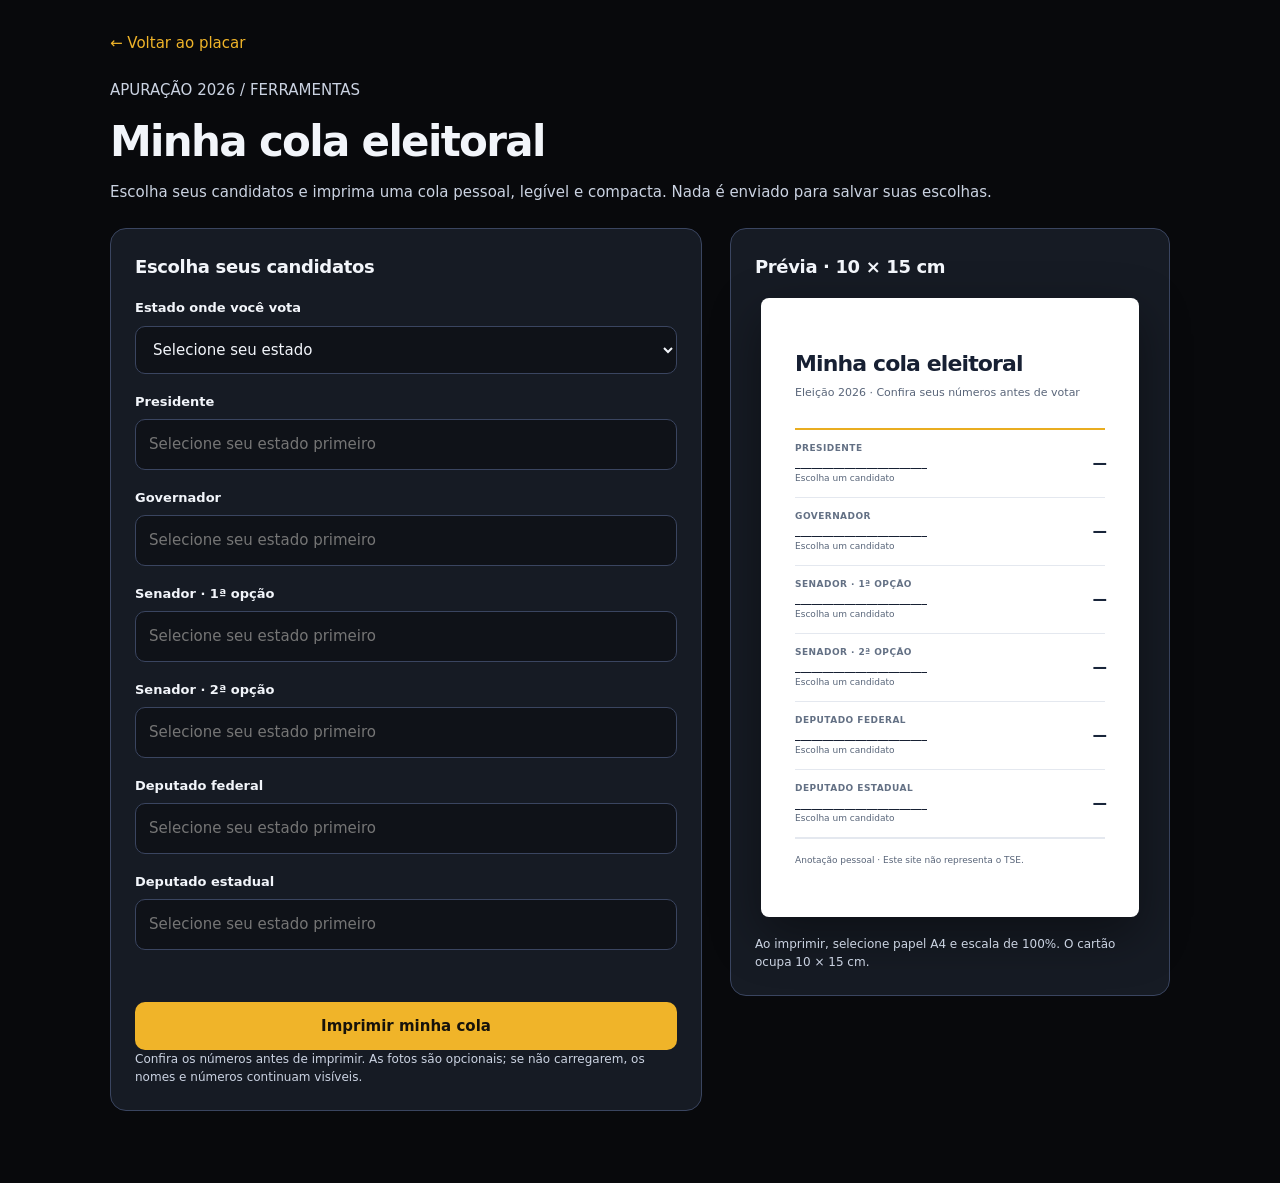
==== static/cola.html @ a7ac5d91 "feat: add printable personalized voting guide" ====
<!doctype html>
<html lang="pt-BR"><head><meta charset="utf-8"><meta name="viewport" content="width=device-width,initial-scale=1"><title>Minha cola eleitoral · Apuração 2026</title><link rel="icon" href="/static/favicon.svg" type="image/svg+xml"><link rel="stylesheet" href="/static/app.css"><style>
.cola-wrap{max-width:1100px;margin:auto;padding:32px 20px 72px}.cola-back{color:var(--brand);text-decoration:none}.cola-head{margin:24px 0}.cola-head h1{font-size:clamp(27px,4vw,42px);letter-spacing:-.04em;margin:8px 0}.cola-head p,.cola-help{color:var(--fg-2);line-height:1.55}.cola-grid{display:grid;grid-template-columns:minmax(0,1fr) minmax(300px,440px);gap:28px;align-items:start}.cola-panel{background:var(--surface-2);border:1px solid var(--line-2);border-radius:16px;padding:24px}.cola-panel h2{font-size:18px;margin:0 0 18px}.cola-field{margin:0 0 18px}.cola-field label{display:block;font-size:13px;font-weight:700;margin-bottom:8px}.cola-field input,.cola-field select{width:100%;box-sizing:border-box;color:var(--fg);background:var(--surface-1);border:1px solid var(--line-2);border-radius:10px;padding:13px;font:inherit}.cola-field input:focus,.cola-field select:focus{outline:2px solid var(--brand);outline-offset:2px}.cola-field small{color:var(--muted);display:block;margin-top:6px}.cola-results{max-height:205px;overflow:auto;border:1px solid var(--line-2);border-radius:10px;margin-top:7px}.cola-result{display:flex;gap:10px;width:100%;align-items:center;text-align:left;padding:9px 12px;background:var(--surface-1);color:var(--fg);border:0;border-bottom:1px solid var(--line-2);cursor:pointer;font:inherit}.cola-result:hover,.cola-result:focus-visible{background:var(--surface-3)}.cola-result b{font-family:'JetBrains Mono',monospace;color:var(--brand);font-size:18px}.cola-result span{min-width:0;overflow:hidden;text-overflow:ellipsis;white-space:nowrap}.cola-selected{display:flex;align-items:center;gap:12px;border:1px solid var(--line-2);border-radius:10px;padding:8px 12px;min-height:48px}.cola-selected strong{color:var(--brand);font-family:'JetBrains Mono',monospace}.cola-selected button{margin-left:auto;color:var(--fg);background:transparent;border:0;cursor:pointer;text-decoration:underline}.cola-action{margin:14px 0 0;border:0;background:var(--brand);color:#17130b;border-radius:10px;padding:13px 18px;font:inherit;font-weight:800;cursor:pointer;width:100%}.cola-action:focus-visible{outline:3px solid var(--fg);outline-offset:3px}.cola-preview{position:sticky;top:24px}.cola-paper{box-sizing:border-box;width:100%;max-width:100mm;min-height:150mm;background:#fff;color:#172033;border-radius:8px;padding:13mm 9mm;box-shadow:0 18px 50px #0006;margin:18px auto;display:flex;flex-direction:column}.cola-paper-head{border-bottom:2px solid #e9ad20;padding-bottom:7mm}.cola-paper-head strong{font-size:22px;letter-spacing:-.04em}.cola-paper-head p{font-size:11px;color:#596579;margin:5px 0 0}.cola-paper-rows{flex:1}.cola-row{display:flex;align-items:center;gap:9px;border-bottom:1px solid #e4e8ef;min-height:18mm;padding:2mm 0}.cola-avatar{width:12mm;height:12mm;object-fit:cover;border-radius:5px;background:#edf1f6;flex:none}.cola-info{flex:1;min-width:0}.cola-cargo{display:block;color:#637084;font-size:9px;font-weight:700;text-transform:uppercase;letter-spacing:.05em}.cola-nome{display:block;font-size:11px;font-weight:700;overflow-wrap:anywhere}.cola-partido{display:block;font-size:9px;color:#586579}.cola-num{font:800 21px 'JetBrains Mono',monospace;color:#19253a;letter-spacing:-.06em}.cola-paper-foot{border-top:1px solid #e4e8ef;padding-top:4mm;font-size:9px;color:#596579}.cola-status{color:var(--muted);min-height:20px;font-size:13px}.cola-note{font-size:12px;color:var(--fg-2);line-height:1.5} @media(max-width:790px){.cola-grid{grid-template-columns:1fr}.cola-preview{position:static}.cola-panel{padding:18px}}@page{size:A4 portrait;margin:12mm}@media print{html,body{background:#fff!important;margin:0!important;padding:0!important}.cola-wrap{margin:0;padding:0;max-width:none}.cola-back,.cola-head,.cola-editor,.cola-preview h2,.cola-action,.cola-note,.cola-status{display:none!important}.cola-grid{display:block}.cola-preview{border:0;background:#fff;padding:0;margin:0}.cola-paper{box-shadow:none;border:1px solid #d6dce5;border-radius:0;width:100mm;height:150mm;min-height:150mm;margin:0;break-inside:avoid;-webkit-print-color-adjust:exact;print-color-adjust:exact}}
</style></head><body><main class="cola-wrap"><a class="cola-back" href="/">← Voltar ao placar</a><header class="cola-head"><div class="cola-help">APURAÇÃO 2026 / FERRAMENTAS</div><h1>Minha cola eleitoral</h1><p>Escolha seus candidatos e imprima uma cola pessoal, legível e compacta. Nada é enviado para salvar suas escolhas.</p></header><div class="cola-grid"><section class="cola-panel cola-editor" aria-label="Montar cola"><h2>Escolha seus candidatos</h2><div class="cola-field"><label for="cola-uf">Estado onde você vota</label><select id="cola-uf"><option value="">Selecione seu estado</option></select></div><div id="cola-fields"></div><p id="cola-status" class="cola-status" role="status" aria-live="polite"></p><button class="cola-action" type="button" id="cola-print">Imprimir minha cola</button><p class="cola-note">Confira os números antes de imprimir. As fotos são opcionais; se não carregarem, os nomes e números continuam visíveis.</p></section><section class="cola-panel cola-preview" aria-label="Prévia da impressão"><h2>Prévia · 10 × 15 cm</h2><div class="cola-paper" id="cola-paper"><div class="cola-paper-head"><strong>Minha cola eleitoral</strong><p>Eleição 2026 · Confira seus números antes de votar</p></div><div class="cola-paper-rows" id="cola-rows"></div><div class="cola-paper-foot">Anotação pessoal · Este site não representa o TSE.</div></div><p class="cola-note">Ao imprimir, selecione papel A4 e escala de 100%. O cartão ocupa 10 × 15 cm.</p></section></div></main><script type="module">
import {siglaDoPartido} from '/static/partidos.js';
const slots=[['Presidente',1],['Governador',3],['Senador · 1ª opção',5],['Senador · 2ª opção',5],['Deputado federal',6],['Deputado estadual',7]];
const ufs='AC AL AP AM BA CE DF ES GO MA MT MS MG PA PB PR PE PI RJ RN RS RO RR SC SP SE TO'.split(' ');
const uf=document.getElementById('cola-uf'), fields=document.getElementById('cola-fields'), rows=document.getElementById('cola-rows'), status=document.getElementById('cola-status');
ufs.forEach(x=>uf.add(new Option(x,x)));
const chosen=Array(slots.length).fill(null), catalogs=new Map();
function text(tag,value,cls){const n=document.createElement(tag);n.textContent=value;n.className=cls||'';return n}
function render(){fields.replaceChildren();rows.replaceChildren();slots.forEach(([label,cargo],i)=>{const field=text('div','','cola-field');field.append(text('label',label));const selected=chosen[i];if(selected){const line=text('div','','cola-selected');line.append(text('strong',String(selected.numero)),text('span',selected.nome_urna));const remove=text('button','Trocar');remove.type='button';remove.addEventListener('click',()=>{chosen[i]=null;render()});line.append(remove);field.append(line)}else{const input=document.createElement('input');input.type='search';input.placeholder=uf.value?'Buscar por nome ou número':'Selecione seu estado primeiro';input.disabled=!uf.value;input.setAttribute('aria-label','Buscar candidato para '+label);const results=text('div','','cola-results');results.hidden=true;input.addEventListener('input',async()=>{const query=input.value.trim().toLocaleLowerCase('pt-BR');results.replaceChildren();results.hidden=!query;if(!query)return;try{status.textContent='Buscando candidatos…';const list=await load(cargo);if(!input.isConnected||input.value.trim().toLocaleLowerCase('pt-BR')!==query)return;status.textContent='';const matches=list.filter(c=>String(c.nome_urna||'').toLocaleLowerCase('pt-BR').includes(query)||String(c.numero||'').includes(query)).slice(0,30);matches.forEach(c=>{const b=text('button','','cola-result');b.type='button';b.append(text('b',String(c.numero)),text('span',(c.nome_urna||'')+' · '+siglaDoPartido(Number(c.partido))));b.addEventListener('click',()=>{if(cargo===5&&chosen[2+(i===2?1:0)]?.sq_candidato===c.sq_candidato){status.textContent='Escolha pessoas diferentes para as duas opções de senador.';return}chosen[i]=c;status.textContent='';render()});results.append(b)});if(!matches.length)results.append(text('div','Nenhum candidato encontrado.','cola-result'))}catch(e){status.textContent='Não foi possível carregar o catálogo. Tente novamente.'}});field.append(input,results)}fields.append(field);const row=text('div','','cola-row');if(selected?.foto){const img=document.createElement('img');img.className='cola-avatar';img.src=selected.foto;img.alt='';img.referrerPolicy='no-referrer';img.addEventListener('error',()=>img.remove());row.append(img)}const info=text('div','','cola-info');info.append(text('span',label,'cola-cargo'),text('span',selected?.nome_urna||'________________________','cola-nome'),text('span',selected?siglaDoPartido(Number(selected.partido)):'Escolha um candidato','cola-partido'));row.append(info,text('span',selected?String(selected.numero):'—','cola-num'));rows.append(row)})}
async function load(cargo){const key=cargo+'-'+uf.value;if(!catalogs.has(key)){const url='/api/candidatos?cargo='+cargo+(cargo===1?'':'&uf='+encodeURIComponent(uf.value));const response=await fetch(url);if(!response.ok)throw Error('catálogo indisponível');const data=await response.json();if(!Array.isArray(data))throw Error('catálogo inválido');catalogs.set(key,data)}return catalogs.get(key)}
uf.addEventListener('change',()=>{chosen.fill(null);catalogs.clear();status.textContent='';render()});document.getElementById('cola-print').addEventListener('click',()=>window.print());render();
</script></body></html>
---- static/app.css ----
/* ============ Design tokens ============
   Escala neutra semântica (base → elevado), cores primárias com AA,
   focus ring consistente, radius e shadow scale. */
:root {
  /* Superfícies (dark editorial) */
  --surface-0: #08090c;      /* fundo mais profundo (body) */
  --surface-1: #0f1218;      /* superfície base */
  --surface-2: #161b24;      /* card */
  --surface-3: #1e2531;      /* elevado (hover) */
  --surface-4: #29334a;      /* muito elevado */
  /* Aliases de compatibilidade com CSS anterior */
  --bg-0: var(--surface-0); --bg-1: var(--surface-1);
  --bg-2: var(--surface-2); --bg-3: var(--surface-3);

  /* Linhas / bordas */
  --line: #2b3444;
  --line-2: #3a4560;
  --line-3: #506180;

  /* Texto */
  --fg: #f2f5fa;             /* AAA em surface-0 */
  --fg-2: #cbd3e2;
  --muted: #97a2b9;          /* AA 4.7:1 em surface-1 */
  --muted-2: #7a8398;

  /* Marca — âmbar quente + violeta profundo (paleta editorial coesa) */
  --brand: #f0b429;
  --brand-2: #f97316;
  --brand-soft: rgba(240,180,41,.12);
  --accent: #7c5cff;         /* violeta pro contraste dos gráficos */
  --accent-2: #3b82f6;

  /* Cores categóricas (dataviz — 6 hues com luminância parelha) */
  --a: #f0b429; --b: #3b82f6; --c: #ec4899; --d: #10b981;
  --e: #a855f7; --f: #f97316;

  /* Estados semânticos */
  --ok: #22c55e;
  --warn: #f59e0b;
  --danger: #ef4444;
  --info: #38bdf8;

  /* Gradientes — sóbrios, só amarelo/dourado institucional (TSE).
     Removido o roxo (rgba(124,92,255,...)) que puxava pro "app genérico
     de startup" e não tem lastro institucional. */
  --grad-a: linear-gradient(135deg, #f59e0b 0%, #f97316 100%);
  --grad-b: linear-gradient(135deg, #f0b429 0%, #f59e0b 100%);
  --grad-hero: radial-gradient(1200px 600px at 10% -10%, rgba(240,180,41,.08), transparent 60%),
               linear-gradient(180deg, var(--surface-1) 0%, var(--surface-0) 100%);

  /* Anéis de foco (acessibilidade) — visível mas não intrusivo */
  --focus-ring: 0 0 0 3px rgba(240,180,41,.35);
  --focus-ring-danger: 0 0 0 3px rgba(239,68,68,.35);

  /* Sombras */
  --shadow-xs: 0 1px 2px rgba(0,0,0,.35);
  --shadow-sm: 0 2px 8px rgba(0,0,0,.30);
  --shadow: 0 8px 24px rgba(0,0,0,.35);
  --shadow-lg: 0 20px 60px rgba(0,0,0,.4);

  /* Cantos */
  --radius-xs: 6px;
  --radius-sm: 10px;
  --radius: 14px;
  --radius-lg: 20px;
  --radius-xl: 28px;
}

/* Focus visible acessível em qualquer elemento interativo */
:focus-visible {
  outline: none;
  box-shadow: var(--focus-ring);
  border-radius: var(--radius-sm);
}
button, select, input, a, [role="button"] { -webkit-tap-highlight-color: transparent; }

* { box-sizing: border-box; margin: 0; padding: 0; }
html, body {
  background: var(--bg-0);
  color: var(--fg);
  font-family: 'Inter', system-ui, -apple-system, "Segoe UI", Roboto, sans-serif;
  font-size: 15px;
  line-height: 1.5;
  -webkit-font-smoothing: antialiased;
}
button { font-family: inherit; }
h1, h2, h3 { font-weight: 700; letter-spacing: -0.02em; }

/* ============ Top-nav do desktop ============ */
.d-topnav {
  display: flex; gap: 4px; padding: 8px 36px 0; align-items: center;
  border-bottom: 1px solid transparent;
}
.d-topnav-link {
  padding: 10px 16px; border-radius: 8px 8px 0 0;
  font-size: 13px; font-weight: 600; color: var(--muted);
  text-decoration: none; transition: color .15s, background .15s;
  position: relative;
}
.d-topnav-link:hover { color: var(--fg); background: rgba(255,255,255,.04); }
.d-topnav-link.ativo { color: var(--fg); }
.d-topnav-link.ativo::after {
  content: ""; position: absolute; left: 16px; right: 16px; bottom: -1px;
  height: 2px; background: var(--brand); border-radius: 1px 1px 0 0;
}

/* ============ Hero ============ */
.hero {
  position: sticky; top: 0; z-index: 50;
  padding: 0 0 0;
  background: var(--grad-hero);
  border-bottom: 1px solid var(--line);
  overflow: hidden;
  transition: box-shadow .2s, padding .2s;
}
.hero.scrolled { box-shadow: 0 8px 32px rgba(0,0,0,.5); }
/* Ao rolar (todos os tamanhos), esconde o painel de stats — só barra fica */
.hero .stats {
  transition: max-height .25s, opacity .2s, padding .2s;
  max-height: 400px; overflow: hidden;
}
.hero.scrolled { padding-top: 10px; }
.hero.scrolled .stats {
  max-height: 0; opacity: 0; padding-top: 0; padding-bottom: 0;
}
.hero-bg {
  position: absolute; inset: 0; opacity: 0.4;
  background: url("data:image/svg+xml;utf8,<svg xmlns='http://www.w3.org/2000/svg' width='40' height='40'><circle cx='1' cy='1' r='1' fill='%23303a4d'/></svg>");
  pointer-events: none;
}

.nav {
  position: relative;
  display: flex; justify-content: space-between; align-items: center;
  gap: 20px;
  padding: 0 36px 20px;
  flex-wrap: wrap;
}
.brand { display: flex; align-items: center; gap: 14px; }
.logo {
  width: 44px; height: 44px; display: flex; align-items: center; justify-content: center;
  color: var(--brand);
}
.brand-title { font-size: 22px; font-weight: 800; letter-spacing: -0.03em; }
.brand-title span {
  background: var(--grad-a); -webkit-background-clip: text;
  background-clip: text; color: transparent;
}
.brand-sub { font-size: 12px; color: var(--muted); letter-spacing: 0.5px; text-transform: uppercase; }

.filtros { display: flex; gap: 10px; align-items: flex-end; flex-wrap: wrap; }
.filtro-grupo { display: flex; flex-direction: column; gap: 4px; }
.filtro-grupo label { font-size: 11px; color: var(--muted); text-transform: uppercase; letter-spacing: .5px; margin-left: 2px; }
.filtro-grupo select {
  background: var(--bg-2); color: var(--fg);
  border: 1px solid var(--line-2); border-radius: 10px;
  padding: 10px 14px; font-size: 14px; font-weight: 500;
  cursor: pointer; min-width: 180px;
  transition: border-color .15s, box-shadow .15s;
}
.filtro-grupo select:hover, .filtro-grupo select:focus {
  border-color: var(--a); outline: none;
  box-shadow: 0 0 0 3px rgba(240,180,41,.15);
}
.btn-ghost {
  position: relative; overflow: hidden;      /* ripple */
  background: var(--surface-2); color: var(--fg);
  border: 1px solid var(--line-2); border-radius: 10px;
  padding: 10px 14px; cursor: pointer; font-size: 14px;
  transition: background var(--dur-fast), border-color var(--dur-fast),
              color var(--dur-fast), transform var(--dur-fast);
  display: inline-flex; align-items: center; gap: 6px;
}
.btn-ghost:hover {
  background: var(--surface-3); border-color: var(--brand);
  color: var(--brand); transform: translateY(-1px);
}
.btn-ghost:active { transform: translateY(0) scale(.97); }
.btn-ghost .ico { display: inline-flex; align-items: center; }

.btn-primary {
  position: relative; overflow: hidden;
  background: var(--grad-a); color: #1a1300;
  border: none; border-radius: 10px;
  padding: 10px 20px; font-size: 14px; font-weight: 700;
  cursor: pointer;
  transition: transform var(--dur-fast), box-shadow var(--dur-fast), opacity var(--dur-fast);
  box-shadow: 0 4px 14px rgba(245,158,11,.4);
}
.btn-primary:hover:not(:disabled) {
  transform: translateY(-2px);
  box-shadow: 0 8px 22px rgba(245,158,11,.55);
}
.btn-primary:active:not(:disabled) { transform: translateY(0) scale(.98); }
.btn-primary:disabled { opacity: .4; cursor: not-allowed; box-shadow: none; }

/* ============ Stats: hero + secundárias em grid 2-col ============ */
.stats {
  position: relative;
  display: grid;
  grid-template-columns: minmax(320px, 1.2fr) 2.8fr;
  gap: 16px;
  padding: 0 36px 24px;
}
.stat {
  background: linear-gradient(180deg, rgba(255,255,255,.035), rgba(255,255,255,.01));
  border: 1px solid var(--line);
  border-radius: var(--radius);
  padding: 16px 20px;
}
.stat-label { font-size: 11px; color: var(--muted); text-transform: uppercase; letter-spacing: .8px; font-weight: 600; }
.stat-value { font-size: 26px; font-weight: 800; margin-top: 6px; letter-spacing: -0.03em; font-variant-numeric: tabular-nums; color: var(--fg); }
.stat-sub { font-size: 12px; color: var(--muted); margin-top: 4px; }
/* Stat hero (Apurado): número gigante, barra proeminente */
.stat-hero {
  background: linear-gradient(160deg, rgba(240,180,41,.14), rgba(240,180,41,.04));
  border-color: rgba(240,180,41,.25);
  padding: 20px 24px;
  display: flex; flex-direction: column; justify-content: center;
}
.stat-hero .stat-value {
  font-size: 56px; margin-top: 8px; letter-spacing: -0.045em;
  background: var(--grad-a); -webkit-background-clip: text; background-clip: text;
  color: transparent;
}
.stat-hero .stat-progress { height: 8px; margin-top: 12px; border-radius: 4px; }
.stat-hero .stat-sub { font-size: 13px; margin-top: 10px; }
/* Grid interno das secundárias */
.stat-secundarias {
  display: grid; grid-template-columns: repeat(4, 1fr); gap: 12px;
}
.stat-mini { padding: 14px 16px; }
.stat-mini .stat-value { font-size: 20px; margin-top: 4px; }
.stat-mini .stat-sub { font-size: 11px; }
.stat-progress {
  height: 4px; background: var(--surface-3); border-radius: 2px; overflow: hidden; margin-top: 8px;
}
.stat-progress > div { height: 100%; background: var(--grad-a); width: 0; transition: width .5s cubic-bezier(.4,0,.2,1); }

@media (max-width: 1100px) {
  .stats { grid-template-columns: 1fr; }
  .stat-secundarias { grid-template-columns: repeat(4, 1fr); }
}
@media (max-width: 900px) and (min-width: 769px) {
  .stat-secundarias { grid-template-columns: repeat(2, 1fr); }
  .stat-hero .stat-value { font-size: 44px; }
}
.dot { display: inline-block; width: 8px; height: 8px; border-radius: 50%; background: var(--muted); margin-right: 4px; vertical-align: middle; }
.dot.on { background: var(--ok); box-shadow: 0 0 10px var(--ok); animation: pulse 1.6s infinite; }
@keyframes pulse {
  0%   { transform: scale(1); box-shadow: 0 0 0 0 rgba(34,197,94,0.7); }
  70%  { transform: scale(1.15); box-shadow: 0 0 0 8px rgba(34,197,94,0); }
  100% { transform: scale(1); box-shadow: 0 0 0 0 rgba(34,197,94,0); }
}

/* Flash suave quando um valor atualiza */
.stat-value.flash, .cand-votos.flash {
  animation: flash-bg 800ms ease-out;
}
@keyframes flash-bg {
  0%   { background: rgba(240,180,41,0.25); }
  100% { background: transparent; }
}

/* ============ Page ============ */
.page { max-width: 1600px; margin: 0 auto; padding: 32px 36px 60px; }
.page-header {
  display: flex; justify-content: space-between; align-items: flex-end;
  margin-bottom: 20px; gap: 20px; flex-wrap: wrap;
}
.page-header h2 { font-size: 24px; }
.page-header .sub { font-size: 14px; color: var(--muted); margin-top: 4px; }
.acoes { display: flex; gap: 12px; align-items: center; }
.chip-count {
  background: var(--bg-2); border: 1px solid var(--line-2);
  padding: 8px 14px; border-radius: 999px; font-size: 13px; color: var(--fg-2);
}

/* ============ Filtro da lista ============ */
.filtro-lista {
  display: flex; gap: 10px; margin-bottom: 16px; flex-wrap: wrap; align-items: center;
}
.filtro-lista input, .filtro-lista select {
  background: var(--bg-2); color: var(--fg);
  border: 1px solid var(--line-2); border-radius: 10px;
  padding: 10px 14px; font-size: 14px; font-family: inherit;
}
.filtro-lista input { flex: 1; min-width: 240px; }
.filtro-lista input:focus, .filtro-lista select:focus {
  outline: none; border-color: var(--a);
  box-shadow: 0 0 0 3px rgba(240,180,41,.15);
}

/* ============ Cards de candidatos (redesign v2) ============
   Layout coeso em 3 blocos verticais:
     1) topo:      foto | (nome + partido) | check da seleção
     2) métricas:  votos, %/delta, barra
     3) rodapé:    2 botões explícitos (comparar / ver ficha)
   Zero position:absolute nos elementos principais — cada peça tem
   seu espaço no fluxo. */
.grid-candidatos {
  display: grid;
  grid-template-columns: repeat(auto-fill, minmax(320px, 1fr));
  gap: 14px;
}
.candidato {
  --card-glow: transparent;
  position: relative;
  background: linear-gradient(180deg, var(--surface-2), var(--surface-1));
  border: 1px solid var(--line);
  border-radius: var(--radius);
  padding: 14px 16px;
  cursor: pointer;
  transition: transform var(--dur-fast) var(--ease-out-quart),
              border-color var(--dur-fast),
              box-shadow var(--dur-fast),
              background var(--dur-fast);
  display: flex; flex-direction: column; gap: 12px;
  overflow: hidden;
}
.candidato::before {
  content: ""; position: absolute; inset: 0;
  background: radial-gradient(circle at 30% 0%, var(--card-glow), transparent 60%);
  opacity: 0; transition: opacity var(--dur-base);
  pointer-events: none;
}
.candidato:hover {
  transform: translateY(-3px);
  border-color: var(--line-2);
  box-shadow: var(--shadow);
  --card-glow: rgba(240,180,41,.15);
}
.candidato:hover::before { opacity: 1; }
.candidato.selecionado {
  border-color: var(--brand);
  box-shadow: 0 0 0 2px rgba(240,180,41,.35), var(--shadow);
  --card-glow: rgba(240,180,41,.22);
}
.candidato.selecionado::before { opacity: 1; }

/* Bloco 1: topo — foto + info + check */
.cand-topo { display: flex; gap: 12px; align-items: flex-start; }
.cand-check-vazio {
  width: 24px; height: 24px; border-radius: 50%;
  border: 2px solid var(--line-2);
  flex-shrink: 0;
  transition: border-color var(--dur-fast), background var(--dur-fast);
}
.candidato:hover .cand-check-vazio { border-color: var(--muted); }
.candidato.selecionado .cand-check-vazio {
  background: var(--brand); border-color: var(--brand);
  position: relative;
  animation: check-in var(--dur-base) var(--ease-out-back);
}
.candidato.selecionado .cand-check-vazio::after {
  content: ""; position: absolute; inset: 0;
  background: url("data:image/svg+xml;utf8,<svg xmlns='http://www.w3.org/2000/svg' viewBox='0 0 24 24' fill='none' stroke='%23000' stroke-width='3' stroke-linecap='round' stroke-linejoin='round'><polyline points='20 6 9 17 4 12'/></svg>") center/60% no-repeat;
}
@keyframes check-in {
  0% { transform: scale(0.4); opacity: 0; }
  60% { transform: scale(1.15); opacity: 1; }
  100% { transform: scale(1); opacity: 1; }
}

.cand-foto {
  width: 60px; height: 78px; object-fit: cover; border-radius: 8px;
  background: var(--surface-3); flex-shrink: 0;
  transition: transform var(--dur-fast);
}
.candidato:hover .cand-foto { transform: scale(1.03); }

.cand-info { flex: 1; min-width: 0; }
.cand-nome {
  font-weight: 700; font-size: 16px; letter-spacing: -0.015em;
  line-height: 1.25;
  overflow: hidden; text-overflow: ellipsis; white-space: nowrap;
}
.cand-meta {
  display: flex; flex-wrap: wrap; gap: 6px; align-items: center;
  margin-top: 6px;
  line-height: 1;
}
.cand-numero-tag {
  display: inline-flex; align-items: center; justify-content: center;
  min-width: 28px; height: 20px; padding: 0 6px;
  background: var(--surface-3); border: 1px solid var(--line-2);
  border-radius: 4px; color: var(--fg);
  font-family: 'JetBrains Mono', monospace;
  font-weight: 700; font-size: 12px;
}
.cand-uf-tag {
  font-family: 'JetBrains Mono', monospace;
  font-size: 11px; color: var(--muted); letter-spacing: 0.4px;
}

/* Bloco 2: métricas */
.cand-metricas { display: flex; flex-direction: column; gap: 6px; }
.cand-votos {
  font-size: 22px; font-weight: 800; letter-spacing: -0.02em;
  line-height: 1.1;
  font-variant-numeric: tabular-nums; color: var(--fg);
}
.cand-linha-inf { display: flex; gap: 8px; align-items: baseline; min-height: 16px; }
.cand-pct {
  font-family: 'JetBrains Mono', monospace;
  font-size: 12px; color: var(--fg-2);
  white-space: nowrap;
}

/* ============ Tarja de status matemático ============
   Marca visual quando o candidato:
   - Foi matematicamente eleito → tarja verde com troféu
   - Foi matematicamente eliminado → tarja vermelha + foto grayscale
   Copy é sóbria — "sem chance matemática", não "PERDEU" em capslock.
   Resultado eleitoral merece dignidade mesmo pra quem perdeu.
*/
.cand-tarja {
  display: flex; align-items: center; gap: 6px;
  padding: 6px 10px; border-radius: 6px;
  font-size: 11px; font-weight: 700;
  text-transform: uppercase; letter-spacing: .4px;
  margin-top: 8px;
}
.cand-tarja svg { flex: 0 0 auto; stroke-width: 2.4; }
.cand-tarja span { line-height: 1.2; }
.tarja-eleito {
  background: color-mix(in srgb, var(--ok) 15%, transparent);
  color: var(--ok);
  border: 1px solid color-mix(in srgb, var(--ok) 40%, transparent);
}
.tarja-eliminado {
  background: color-mix(in srgb, var(--danger) 12%, transparent);
  color: color-mix(in srgb, var(--danger) 85%, #fff 15%);
  border: 1px solid color-mix(in srgb, var(--danger) 40%, transparent);
}
/* Foto do eliminado em preto-e-branco + opacidade reduzida.
   Aplicado só na foto — o resto do card continua legível pra que a
   pessoa consiga ler os votos e o status. */
.candidato.eliminado .cand-foto {
  filter: grayscale(1) brightness(.7);
  opacity: .55;
  transition: filter .3s ease, opacity .3s ease;
}
.candidato.eliminado .cand-nome {
  color: var(--muted);
  text-decoration: line-through;
  text-decoration-thickness: 1px;
  text-decoration-color: color-mix(in srgb, var(--danger) 60%, transparent);
}
.candidato.eliminado .cand-votos {
  opacity: .75;
}
/* Card do eleito tem um sutil brilho verde no border pra destacar sem
   ser espalhafatoso — a tarja verde já carrega a mensagem. */
.candidato.eleito {
  border-color: color-mix(in srgb, var(--ok) 45%, var(--line-2));
}

/* Bloco 3: rodapé (dois botões explícitos, sem posicionamento absoluto) */
.cand-rodape {
  display: flex; gap: 8px; justify-content: space-between;
  padding-top: 10px; margin-top: 2px;
  border-top: 1px solid rgba(255,255,255,.04);
}
.cand-acao {
  flex: 1;
  background: transparent; color: var(--fg-2);
  border: 1px solid var(--line-2);
  border-radius: 8px;
  padding: 8px 12px; font-size: 12px; font-weight: 600;
  cursor: pointer; font-family: inherit;
  transition: background var(--dur-fast), color var(--dur-fast),
              border-color var(--dur-fast), transform var(--dur-fast);
  display: inline-flex; align-items: center; justify-content: center; gap: 4px;
  position: relative; overflow: hidden;      /* pra ripple funcionar */
}
.cand-acao:hover {
  background: rgba(255,255,255,.05);
  color: var(--fg);
  border-color: var(--muted);
}
.cand-acao:active { transform: scale(.97); }
.cand-comparar { border-color: rgba(240,180,41,.35); color: var(--brand); }
.cand-comparar:hover { background: rgba(240,180,41,.10); border-color: var(--brand); }
.candidato.selecionado .cand-comparar {
  background: rgba(240,180,41,.15); color: var(--brand); border-color: var(--brand);
}
.cand-ver:hover { background: rgba(240,180,41,.10); border-color: var(--brand); color: var(--brand); }
/* .cand-foto regras principais estão no bloco de redesign acima
   (60×78 no card, com hover scale). Fallback + tamanhos maiores
   pra modal e comparação continuam abaixo. */
.cand-foto-fallback,
.card-comp img.fallback,
.modal-hero img.fallback {
  display: grid; place-items: center;
  color: #fff; font-weight: 800; letter-spacing: 1px;
  font-size: 26px;
  text-shadow: 0 1px 2px rgba(0,0,0,.4);
}
.card-comp .cand-foto-fallback { width: 88px; height: 112px; font-size: 28px; }
.modal-hero .cand-foto-fallback { width: 100px; height: 130px; font-size: 32px; }
/* .cand-info, .cand-nome, .cand-meta — regras principais estão no
   bloco "Cards de candidatos (redesign v2)" acima. Aqui só o legado
   pra baseline de alinhamento no modal/comparação. */
.cand-meta .pill-part, .cand-meta .badge-part-wrap {
  vertical-align: baseline;
}

/* Badge do partido: tenta logo, cai na pill se não existir */
.badge-part-wrap {
  display: inline-flex; align-items: center; justify-content: flex-start;
  vertical-align: middle;
  height: 20px; max-height: 20px;
  max-width: 60px;
  overflow: hidden;
  /* Fundo branco garante que logos com traços escuros (PT, PCdoB, etc)
     fiquem visíveis mesmo se o container tiver tema escuro. */
  background: #fff;
  border-radius: 4px;
  padding: 2px 4px;
  box-sizing: border-box;
}
.badge-part-logo {
  height: 100%; max-height: 20px;
  width: auto; max-width: 60px;
  object-fit: contain; object-position: left center;
  display: block;
  filter: drop-shadow(0 1px 1px rgba(0,0,0,0.2));
}
.badge-part-logo.erro { display: none; }
/* No modal a logo pode ser um pouco maior */
.modal-urna .badge-part-wrap {
  height: 30px; max-height: 30px;
  width: 108px; max-width: 108px;
  padding: 3px 6px;                        /* respiração pro logo dentro do fundo branco */
}
.modal-urna .badge-part-logo {
  height: 26px; max-height: 26px;
  width: 100px; max-width: 100px;
  object-fit: contain; object-position: left center;
}

/* Pill do partido com cor oficial (fallback quando não tem logo) */
.pill-part {
  display: inline-block;
  color: #fff;
  padding: 1px 6px;
  border-radius: 4px;
  font-size: 10px;
  font-weight: 700;
  font-family: 'Inter', sans-serif;
  letter-spacing: 0.3px;
  text-shadow: 0 1px 1px rgba(0,0,0,0.25);
  vertical-align: middle;
  line-height: 1.4;
}

.modal-acento {
  position: absolute;
  top: 0; left: 0; right: 0;
  height: 4px;
  border-radius: var(--radius-lg) var(--radius-lg) 0 0;
}
.modal-card { position: relative; }

/* Delta arrow (variação de votos) */
.cand-delta {
  font-family: 'JetBrains Mono', monospace;
  font-size: 11px; font-weight: 700;
  padding: 1px 6px; border-radius: 4px;
  transition: background .3s;
  white-space: nowrap;
}
.cand-delta.up   { background: rgba(16,185,129,0.15); color: var(--ok); }
.cand-delta.down { background: rgba(239,68,68,0.15);  color: var(--danger); }

/* Barra de progresso do candidato (%válidos vs líder) */
.cand-barra {
  height: 5px; background: var(--surface-3); border-radius: 3px;
  overflow: hidden; margin-top: 2px;
}
.cand-barra div {
  height: 100%; background: var(--grad-a); border-radius: 3px;
  width: 0; transition: width .6s cubic-bezier(.4,0,.2,1);
}

.badge-prop {
  display: inline-block; padding: 3px 8px; border-radius: 999px;
  font-size: 10px; font-weight: 800; letter-spacing: 0.5px;
  margin-top: 4px; text-transform: uppercase;
  align-self: flex-start; white-space: nowrap;
}
.badge-eleito     { background: rgba(16,185,129,0.2); color: #10b981; border: 1px solid #10b981; }
.badge-suplente   { background: rgba(148,161,184,0.15); color: #b6c0d4; border: 1px solid #94a1b8; }
.badge-barreira   { background: rgba(239,68,68,0.15); color: #ef4444; border: 1px solid #ef4444; }
.badge-sem-vaga   { background: rgba(245,158,11,0.15); color: #f0b429; border: 1px solid #f0b429; }

.prop-info {
  display: grid; grid-template-columns: repeat(4, 1fr); gap: 12px;
  padding: 12px; background: var(--bg-2); border: 1px solid var(--line);
  border-radius: 10px; margin-bottom: 14px;
}
.prop-info.oculto { display: none; }
.prop-info > div { display: flex; flex-direction: column; }
.prop-info .rot { font-size: 10px; color: var(--muted); text-transform: uppercase; letter-spacing: 0.5px; }
.prop-info .val { font-size: 16px; font-weight: 700; font-variant-numeric: tabular-nums; margin-top: 2px; }
/* .cand-detalhes removido no redesign — substituído por .cand-acao no rodapé */

/* ============ Comparação ============ */
.comparacao {
  background: linear-gradient(180deg, var(--bg-2), var(--bg-1));
  border: 1px solid var(--line);
  border-radius: var(--radius-lg);
  padding: 24px;
  margin: 24px 0;
  box-shadow: var(--shadow-lg);
}
.comparacao.oculto { display: none; }
.comp-header { display: flex; justify-content: space-between; align-items: center; margin-bottom: 20px; }
.comp-header h2 { font-size: 22px; }

.cards-comp {
  display: grid;
  grid-template-columns: repeat(auto-fit, minmax(220px, 1fr));
  gap: 14px;
  margin-bottom: 20px;
}
.card-comp {
  background: var(--bg-3);
  border: 1px solid var(--line-2);
  border-top: 3px solid var(--a);
  border-radius: var(--radius);
  padding: 16px;
  text-align: center;
  position: relative;
}
.card-comp img { width: 88px; height: 112px; object-fit: cover; border-radius: 10px; margin-bottom: 8px; }
.card-comp .nome { font-weight: 700; font-size: 16px; }
.card-comp .meta { font-size: 12px; color: var(--muted); font-family: 'JetBrains Mono', monospace; margin-top: 2px; }
.card-comp .votos { font-size: 26px; font-weight: 800; margin-top: 10px; font-variant-numeric: tabular-nums; }
.card-comp .pct { font-size: 13px; color: var(--fg-2); font-family: 'JetBrains Mono', monospace; }
.card-comp .badge-pos {
  position: absolute; top: 10px; left: 10px;
  background: rgba(0,0,0,.4); color: var(--fg); border-radius: 999px;
  padding: 3px 8px; font-size: 11px; font-weight: 700;
}

.dif-panel {
  display: grid; grid-template-columns: repeat(3, 1fr); gap: 12px;
  padding: 18px; margin-bottom: 22px;
  background: var(--bg-3); border-radius: var(--radius); border: 1px solid var(--line-2);
}
.dif-item { text-align: center; }
.dif-label { font-size: 11px; color: var(--muted); text-transform: uppercase; letter-spacing: .8px; }
.dif-value {
  font-size: 30px; font-weight: 800; margin-top: 6px;
  font-variant-numeric: tabular-nums; letter-spacing: -0.03em;
  background: var(--grad-a); -webkit-background-clip: text; background-clip: text; color: transparent;
}
.dif-hint { font-size: 12px; color: var(--muted); margin-top: 4px; }

.grid-graficos { display: grid; grid-template-columns: 1fr 1fr; gap: 14px; }
.graf-card { background: var(--bg-3); border: 1px solid var(--line-2); border-radius: var(--radius); padding: 14px; }
.graf-title { font-size: 13px; color: var(--fg-2); font-weight: 600; margin-bottom: 8px; }
.graf { height: 280px; }

/* ============ Mapa ============ */
.mapa-secao { margin: 40px 0; }
.mapa-wrap { display: grid; grid-template-columns: 1fr 260px; gap: 20px; align-items: start; }
.mapa {
  background: #0b0f16;                    /* fundo bem escuro pra realçar estados */
  border: 1px solid var(--line);
  border-radius: var(--radius); padding: 12px;
  min-height: 360px;                       /* altura definida via JS por aspect ratio */
}
.mapa-legenda h3 {
  color: var(--fg);                       /* era muted — invisível no dark */
  font-size: 14px; font-weight: 700; margin-bottom: 12px;
}
.mapa-legenda { background: var(--bg-2); border: 1px solid var(--line); border-radius: var(--radius); padding: 16px; }
.mapa-legenda h3 { font-size: 13px; color: var(--muted); text-transform: uppercase; margin-bottom: 10px; }
.leg-item { display: flex; align-items: center; gap: 10px; padding: 6px 0; font-size: 13px; }
.leg-cor { width: 14px; height: 14px; border-radius: 4px; flex-shrink: 0; }

/* ============ Timeline ============ */
.timeline-secao { margin: 40px 0; }
.timeline {
  list-style: none;
  background: var(--bg-2); border: 1px solid var(--line);
  border-radius: var(--radius); padding: 8px 20px;
  max-height: 500px; overflow-y: auto;
  scrollbar-width: thin;
}
.timeline::-webkit-scrollbar { width: 6px; }
.timeline::-webkit-scrollbar-thumb { background: var(--line-2); border-radius: 3px; }
.timeline li {
  padding: 14px 0; border-bottom: 1px dashed var(--line);
  display: flex; gap: 16px; align-items: center;
}
.timeline li:last-child { border-bottom: none; }
.timeline li.vazio { color: var(--muted); font-style: italic; justify-content: center; }
.timeline time {
  font-family: 'JetBrains Mono', monospace; font-size: 12px;
  color: var(--muted); min-width: 90px;
}
.timeline .ev-tipo {
  font-size: 10px; text-transform: uppercase; letter-spacing: .5px;
  padding: 3px 8px; border-radius: 4px; font-weight: 700;
  background: var(--a); color: #000; white-space: nowrap;
  display: inline-flex; align-items: center; gap: 4px;
}
.timeline .ev-tipo svg { stroke-width: 2.4; }
.timeline .ev-tipo.warn { background: var(--warn); color: #1a0f00; }
.timeline .ev-tipo.ok { background: var(--ok); color: #001a0a; }
.timeline .ev-tipo.danger { background: var(--danger); color: #fff; }
.timeline .ev-texto { flex: 1; }

/* ============ Modal ============ */
.modal {
  position: fixed; inset: 0; z-index: 100;
  display: grid; place-items: center;
}
.modal.oculto { display: none; }
.modal-back {
  position: absolute; inset: 0;
  background: rgba(0,0,0,.7); backdrop-filter: blur(6px);
}
.modal-card {
  position: relative; z-index: 1;
  background: linear-gradient(180deg, var(--bg-2), var(--bg-1));
  border: 1px solid var(--line-2); border-radius: var(--radius-lg);
  padding: 28px; max-width: 520px; width: calc(100% - 32px);
  max-height: calc(100vh - 32px); overflow-y: auto;
  box-shadow: var(--shadow-lg);
  scrollbar-width: thin;
}
.modal-card::-webkit-scrollbar { width: 6px; }
.modal-card::-webkit-scrollbar-thumb { background: var(--line-2); border-radius: 3px; }
.modal-close {
  position: absolute; top: 12px; right: 12px;
  background: transparent; border: none; color: var(--muted);
  font-size: 22px; cursor: pointer; width: 36px; height: 36px; border-radius: 10px;
}
.modal-close:hover { background: var(--bg-3); color: var(--fg); }
.modal-hero {
  display: flex; gap: 16px; align-items: flex-start;
  margin-bottom: 20px; margin-top: 8px;
}
.modal-hero img {
  width: 100px; height: 130px;
  min-width: 100px;                       /* não deixa a foto encolher com nome longo */
  border-radius: 10px; object-fit: cover;
}
.modal-hero > div { min-width: 0; flex: 1; }
.modal-nome {
  font-size: 20px; font-weight: 800;
  line-height: 1.2;
  word-break: break-word;
}
.modal-urna {
  color: var(--fg-2); font-family: 'JetBrains Mono', monospace; font-size: 13px;
  display: flex; flex-wrap: wrap; gap: 4px 6px; align-items: center;
  margin-top: 4px;
}
.modal-grid { display: grid; grid-template-columns: 1fr 1fr; gap: 10px; }
.modal-field {
  padding: 10px 14px; background: var(--bg-3); border-radius: 10px;
  border: 1px solid var(--line);
  overflow: hidden;
}
.modal-field.wide { grid-column: 1 / -1; }
.modal-field.num .v { font-variant-numeric: tabular-nums; }
.modal-field .k { font-size: 10px; color: var(--muted); text-transform: uppercase; letter-spacing: 0.5px; }
.modal-field .v {
  font-size: 14px; font-weight: 600; margin-top: 3px;
  word-break: break-word;
}
.modal-field.num .v { font-size: 18px; font-weight: 800; }
.modal-acoes { display: flex; gap: 10px; margin-top: 18px; }

/* ============ Skeletons de loading ============ */
.skeleton {
  background: linear-gradient(90deg, var(--bg-2) 25%, var(--bg-3) 50%, var(--bg-2) 75%);
  background-size: 200% 100%;
  animation: shimmer 1.4s infinite;
  border-radius: 6px;
}
@keyframes shimmer {
  0% { background-position: 200% 0; }
  100% { background-position: -200% 0; }
}
.candidato.loading { pointer-events: none; cursor: default; }
.candidato.loading .skel,
.candidato.loading .skel-inline {
  background: var(--bg-3); color: transparent;
  border-radius: 4px;
  animation: shimmer 1.4s infinite;
  background-image: linear-gradient(90deg, var(--bg-2) 25%, var(--bg-3) 50%, var(--bg-2) 75%);
  background-size: 200% 100%;
}
.candidato.loading .cand-foto.skel { width: 60px; height: 78px; }
.candidato.loading .cand-nome.skel { height: 16px; width: 65%; margin-bottom: 4px; }
.candidato.loading .cand-meta.skel { height: 12px; width: 45%; margin-bottom: 6px; }
.candidato.loading .cand-votos.skel { height: 22px; width: 50%; }
.candidato.loading .cand-check-vazio.skel { border: none; }
.candidato.loading .cand-barra.skel { height: 5px; margin-top: 8px; }
.candidato.loading .cand-acao.skel { height: 32px; border: none; }
.candidato.loading .skel-inline { display: inline-block; height: 12px; width: 60%; }

/* Skeleton do mapa (enquanto GeoJSON carrega) */
.mapa.loading {
  display: grid; place-items: center;
}
.mapa.loading::before {
  content: "";
  width: 80%; max-width: 460px;
  aspect-ratio: 1;
  background: linear-gradient(90deg, transparent 25%, rgba(255,255,255,.03) 50%, transparent 75%);
  background-size: 200% 100%;
  animation: shimmer 1.4s infinite;
  -webkit-mask: url("data:image/svg+xml;utf8,<svg xmlns='http://www.w3.org/2000/svg' viewBox='0 0 100 100'><path d='M30 20 L70 15 L85 35 L88 70 L60 88 L25 75 L15 45 Z' fill='black'/></svg>") no-repeat center / contain;
          mask: url("data:image/svg+xml;utf8,<svg xmlns='http://www.w3.org/2000/svg' viewBox='0 0 100 100'><path d='M30 20 L70 15 L85 35 L88 70 L60 88 L25 75 L15 45 Z' fill='black'/></svg>") no-repeat center / contain;
  background-color: rgba(240,180,41,0.15);
}

/* Botão voltar ao topo */
.btn-topo {
  position: fixed; bottom: 20px; right: 20px; z-index: 40;
  width: 44px; height: 44px; border-radius: 50%;
  background: var(--bg-2); color: var(--fg);
  border: 1px solid var(--line-2);
  display: grid; place-items: center;
  cursor: pointer; opacity: 0; transform: translateY(20px);
  transition: opacity .2s, transform .2s;
  box-shadow: var(--shadow);
  font-size: 20px;
}
.btn-topo.visible { opacity: 1; transform: none; }
.btn-topo:hover { background: var(--a); color: #000; border-color: var(--a); }

/* Feedback tátil em selects/botões */
.filtros select:active, .filtro-lista select:active,
.filtros input:active, .filtro-lista input:active {
  transform: scale(.98);
}

/* Card feedback ao clicar (rippleish) */
.candidato:active { transform: scale(.99); }
@media (max-width: 720px) {
  .candidato:active { background: linear-gradient(180deg, var(--bg-3), var(--bg-2)); }
}

/* Empty state estilizado */
.empty-state {
  grid-column: 1 / -1;
  padding: 60px 20px; text-align: center;
  background: var(--bg-2); border: 1px dashed var(--line-2);
  border-radius: var(--radius); color: var(--muted);
}
.empty-state h3 { font-size: 18px; color: var(--fg); margin-bottom: 8px; }
.empty-state p { font-size: 14px; line-height: 1.6; max-width: 480px; margin: 0 auto; }
.empty-state .clock {
  font-size: 40px; margin-bottom: 12px; opacity: 0.6;
}

/* ============ Toasts ============ */
#toasts { position: fixed; bottom: 24px; right: 24px; display: flex; flex-direction: column; gap: 10px; z-index: 200; }
.toast {
  background: var(--bg-2); border: 1px solid var(--line-2);
  border-left: 4px solid var(--ok);
  padding: 14px 18px; border-radius: 12px;
  max-width: 360px; box-shadow: var(--shadow-lg);
  animation: slideIn .3s cubic-bezier(.4,0,.2,1);
}
.toast.warn { border-left-color: var(--warn); }
.toast.danger { border-left-color: var(--danger); }
@keyframes slideIn { from { transform: translateX(100%); opacity: 0; } to { transform: none; opacity: 1; } }

/* Respeita quem prefere menos movimento */
@media (prefers-reduced-motion: reduce) {
  *, *::before, *::after {
    animation-duration: 0.01ms !important;
    animation-iteration-count: 1 !important;
    transition-duration: 0.01ms !important;
    scroll-behavior: auto !important;
  }
  .dot.on { animation: none; opacity: 1; }
  .stat-value.flash, .cand-votos.flash { animation: none; }
  .skeleton, .candidato.loading .skel { animation: none; opacity: 0.6; }
}

/* Skeleton dos gráficos ECharts (enquanto ele inicializa) */
.graf.loading {
  background: linear-gradient(90deg, var(--bg-3) 25%, var(--bg-2) 50%, var(--bg-3) 75%);
  background-size: 200% 100%;
  animation: shimmer 1.4s infinite;
  border-radius: 8px;
}

/* Focus visível pra navegação por teclado */
:focus-visible {
  outline: 2px solid var(--a);
  outline-offset: 2px;
  border-radius: 6px;
}

/* ============ Responsivo ============ */
@media (max-width: 1100px) {
  .stats { grid-template-columns: repeat(3, 1fr); }
  .grid-graficos { grid-template-columns: 1fr; }
  .mapa-wrap { grid-template-columns: 1fr; }
}
@media (max-width: 720px) {
  .nav { padding: 0 16px 16px; flex-wrap: wrap; gap: 12px; }
  .page { padding: 20px 16px 60px; }
  .stats { grid-template-columns: repeat(2, 1fr); padding: 0 16px 16px; gap: 8px; }
  .stat { padding: 12px; }
  .stat-value { font-size: 20px; }
  .filtros { width: 100%; }
  .filtro-grupo { flex: 1; }
  .filtro-grupo select { min-width: 0; width: 100%; }
  .filtro-lista { flex-direction: column; align-items: stretch; }
  .filtro-lista input, .filtro-lista select { width: 100%; }
  .dif-panel { grid-template-columns: 1fr; gap: 8px; padding: 12px; }
  .dif-value { font-size: 24px; }
  .grid-candidatos { grid-template-columns: 1fr; }
  .comparacao { padding: 16px; }
  .comp-header h2 { font-size: 18px; }
  .prop-info { grid-template-columns: repeat(2, 1fr); }
  .mapa { padding: 6px; }
  .timeline { padding: 8px 12px; }
  .timeline li { flex-wrap: wrap; }
  .cand-foto, .badge-part-logo { max-height: 90px; }
}

/* ============ UX: faixa fininha com contagem regressiva ============ */
.countdown {
  display: flex; flex-wrap: wrap; justify-content: center; align-items: center;
  gap: 10px;
  padding: 8px 16px;
  background: linear-gradient(90deg, rgba(240,180,41,0.10), rgba(59,130,246,0.10));
  border-bottom: 1px solid rgba(240,180,41,0.25);
  font-size: 13px;
  color: var(--muted, #94a3b8);
  animation: fade-in 0.3s ease-out;
}
.cd-icone { font-size: 14px; }
.cd-titulo { font-weight: 600; text-transform: uppercase; letter-spacing: 0.6px;
  font-size: 11px; }
.cd-nums { font-family: 'JetBrains Mono', monospace; font-size: 14px;
  color: #e6edf3; font-variant-numeric: tabular-nums; letter-spacing: 0.5px; }
.cd-nums b { color: var(--gold, #f0b429); font-weight: 700; margin: 0 1px; }
.cd-sub { font-size: 11px; opacity: 0.8; }
@media (max-width: 480px) {
  .countdown { padding: 6px 10px; gap: 6px; font-size: 11px; }
  .cd-titulo { display: none; }        /* deixa só ⏳ 03d 12h ... */
  .cd-nums { font-size: 12px; }
  .cd-sub { display: none; }
}

/* ============ UX: banner de eleito + confete ============ */
.confete { position: fixed; inset: 0; pointer-events: none; z-index: 9999; }
.banner-eleito {
  position: fixed; top: 50%; left: 50%; transform: translate(-50%, -50%);
  padding: 28px 44px; border-radius: 20px;
  background: linear-gradient(135deg, #f0b429, #f97316);
  color: #0b0f19; text-align: center; z-index: 10000;
  box-shadow: 0 30px 80px rgba(0,0,0,0.5), 0 0 60px rgba(240,180,41,0.4);
  animation: banner-in 0.5s cubic-bezier(.2,1.5,.4,1);
}
.banner-eleito.saindo { animation: banner-out 0.6s ease-in forwards; }
.be-ico {
  width: 64px; height: 64px; margin: 0 auto 8px;
  display: flex; align-items: center; justify-content: center;
  color: var(--brand);
}
.be-ico svg { width: 48px; height: 48px; stroke-width: 1.6; }
.be-nome { font-size: 32px; font-weight: 800; margin-top: 4px; letter-spacing: -0.5px; }
.be-sub { font-size: 14px; font-weight: 600; margin-top: 4px; opacity: 0.7;
  text-transform: uppercase; letter-spacing: 1px; }
@keyframes banner-in { from { transform: translate(-50%, -50%) scale(0.4); opacity: 0; }
  to { transform: translate(-50%, -50%) scale(1); opacity: 1; } }
@keyframes banner-out { to { transform: translate(-50%, -50%) scale(0.8); opacity: 0; } }
@media (prefers-reduced-motion: reduce) {
  .banner-eleito, .banner-eleito.saindo { animation: none; }
  .confete { display: none; }
}

/* ============ UX: modal de ajuda ============ */
.ajuda-card { padding: 24px; max-width: 420px; }
.ajuda-card h3 { margin: 0 0 12px 0; font-size: 20px; }
.ajuda { width: 100%; border-collapse: collapse; margin-top: 8px; }
.ajuda td { padding: 8px 4px; border-bottom: 1px solid rgba(255,255,255,0.06); font-size: 14px; }
.ajuda td:first-child { width: 60px; }
.ajuda kbd { display: inline-block; min-width: 22px; padding: 2px 8px;
  background: rgba(255,255,255,0.08); border: 1px solid rgba(255,255,255,0.15);
  border-radius: 4px; font-family: 'JetBrains Mono', monospace; font-size: 12px;
  font-weight: 700; text-align: center; }
.ajuda-sub { margin-top: 16px; font-size: 12px; color: var(--muted, #94a3b8);
  line-height: 1.5; border-top: 1px solid rgba(255,255,255,0.06); padding-top: 12px; }

/* ============================================================
   Sistema de animações (Motion tokens)
   Guiado pelas descobertas da pesquisa 2026:
   - Só transform/opacity (GPU compositor thread → 60fps garantido)
   - will-change apenas no elemento animando, removido após
   - Respeita prefers-reduced-motion (motion sensitivity/vestibular)
   - Micro-interações intencionais, não decorativas
   ============================================================ */
:root {
  --ease-out-back: cubic-bezier(.34, 1.56, .64, 1);   /* spring suave */
  --ease-out-quart: cubic-bezier(.25, 1, .5, 1);      /* saída rápida */
  --ease-in-out: cubic-bezier(.4, 0, .2, 1);          /* Material */
  --dur-instant: 100ms;
  --dur-fast: 180ms;
  --dur-base: 280ms;
  --dur-slow: 500ms;
}

/* Base honrada em todos os movimentos: usuário com preferência de
   redução tem experiência estática */
@media (prefers-reduced-motion: reduce) {
  *, *::before, *::after {
    animation-duration: 0.001ms !important;
    animation-iteration-count: 1 !important;
    transition-duration: 0.001ms !important;
    scroll-behavior: auto !important;
  }
}

/* Entrada da página: hero, filtros e primeiros elementos entram em
   fade+slide ao carregar, com stagger sutil. Se prefers-reduced-motion,
   entra estático (regra acima já zera duração). */
.hero .brand { animation: page-in var(--dur-slow) var(--ease-out-quart) both; }
.hero .filtros { animation: page-in var(--dur-slow) 100ms var(--ease-out-quart) both; }
.hero .stats { animation: page-in var(--dur-slow) 180ms var(--ease-out-quart) both; }
.m-top, .m-tab-titulo, .m-chips { animation: page-in 350ms var(--ease-out-quart) both; }
.m-chips { animation-delay: 60ms; }
.m-nav { animation: nav-up 450ms var(--ease-out-back) both; }
@keyframes page-in {
  from { opacity: 0; transform: translate3d(0, 8px, 0); }
  to   { opacity: 1; transform: translate3d(0, 0, 0); }
}
@keyframes nav-up {
  from { opacity: 0; transform: translate3d(0, 100%, 0); }
  to   { opacity: 1; transform: translate3d(0, 0, 0); }
}

/* Entrada em cascata (staggered) — usada em listas de cards.
   Estado inicial via classe `.anim-in-up`, o JS aplica delay por índice. */
.anim-in-up {
  opacity: 0;
  transform: translate3d(0, 14px, 0);
  animation: anim-in-up-kf var(--dur-base) var(--ease-out-quart) forwards;
}
@keyframes anim-in-up-kf {
  to { opacity: 1; transform: translate3d(0, 0, 0); }
}

/* Fade + zoom sutil pra elementos que aparecem (modal, banner) */
.anim-pop {
  animation: anim-pop-kf var(--dur-base) var(--ease-out-back);
}
@keyframes anim-pop-kf {
  from { opacity: 0; transform: scale(.94); }
  to   { opacity: 1; transform: scale(1); }
}

/* Ripple pra touch feedback (mobile). O JS insere um <span.ripple>
   posicionado no ponto do clique. */
.ripple-container { position: relative; overflow: hidden; }
.ripple {
  position: absolute; border-radius: 50%; pointer-events: none;
  background: rgba(255, 255, 255, 0.35);
  transform: scale(0); opacity: 1;
  animation: ripple-kf 520ms var(--ease-out-quart);
  will-change: transform, opacity;
}
@keyframes ripple-kf {
  to { transform: scale(2.4); opacity: 0; }
}

/* Shimmer no progresso da apuração — indica "vivo" quando avança */
.stat-progress > div.rodando::after {
  content: "";
  position: absolute; inset: 0;
  background: linear-gradient(90deg, transparent, rgba(255,255,255,.35), transparent);
  animation: shimmer-kf 2s linear infinite;
  transform: translateX(-100%);
}
.stat-progress { position: relative; }
.stat-progress > div { position: relative; overflow: hidden; }
@keyframes shimmer-kf {
  to { transform: translateX(100%); }
}

/* Pulso suave em elementos que representam "ao vivo" — número apurado */
.stat-hero .stat-value.pulse-live {
  animation: pulse-live-kf 3s ease-in-out infinite;
}
@keyframes pulse-live-kf {
  0%, 100% { text-shadow: 0 0 20px rgba(240,180,41,.35); }
  50%      { text-shadow: 0 0 30px rgba(240,180,41,.65); }
}

/* Ícones do bottom nav: escala + brilho da barra dourada */
.m-nav-item.ativo::before {
  animation: nav-indicator-kf var(--dur-base) var(--ease-out-back);
  transform-origin: center;
}
@keyframes nav-indicator-kf {
  from { transform: scaleX(0.2); opacity: 0; }
  to   { transform: scaleX(1); opacity: 1; }
}

/* Delta arrow — quando votos mudam, seta sobe/desce */
.cand-delta.up { animation: delta-up-kf 600ms var(--ease-out-back); }
.cand-delta.down { animation: delta-down-kf 600ms var(--ease-out-back); }
@keyframes delta-up-kf {
  0%   { transform: translate3d(0, 6px, 0); opacity: 0; }
  50%  { transform: translate3d(0, -3px, 0); opacity: 1; }
  100% { transform: translate3d(0, 0, 0); opacity: 1; }
}
@keyframes delta-down-kf {
  0%   { transform: translate3d(0, -6px, 0); opacity: 0; }
  50%  { transform: translate3d(0, 3px, 0); opacity: 1; }
  100% { transform: translate3d(0, 0, 0); opacity: 1; }
}

/* Card durante FLIP animation (JS aplica transform inicial invertido) */
.candidato.moving {
  will-change: transform;   /* removido pelo JS após o movimento */
  transition: transform var(--dur-slow) var(--ease-in-out) !important;
}

/* ============ Iconografia SVG unificada ============ */
svg.ico, .m-nav-ico, .m-chip-arrow, .cd-icone, .m-fab svg, .btn-topo svg,
.rodape-linha svg, .m-icon-btn svg {
  display: inline-block; vertical-align: middle;
  fill: none; stroke: currentColor;
}
.btn-ghost svg.ico { width: 18px; height: 18px; }

/* ==================================================================
   MOBILE APP CHROME (só ativa em <=768px)
   Reformula a experiência: bottom-nav com tabs, top bar compacto,
   chips clicáveis pra cargo/UF (bottom sheet), FAB de comparar.
   Em desktop tudo isso fica escondido — o layout original manda.
================================================================== */
.m-top, .m-chips, .m-stats, .m-nav, .m-fab, .m-sheet { display: none; }

@media (max-width: 768px) {
  /* Esconde toda a chrome desktop */
  .hero, .btn-topo { display: none !important; }

  /* Reservar espaço pro bottom nav (56px) + safe area */
  body { padding-bottom: calc(64px + env(safe-area-inset-bottom)); }
  main.page { padding: 8px 12px 12px; margin-top: 0; }

  /* --- Top bar compacto --- */
  .m-top {
    display: flex; align-items: center; gap: 10px;
    padding: 10px 14px; padding-top: calc(10px + env(safe-area-inset-top));
    background: linear-gradient(180deg, #0f172a, #0b1220);
    border-bottom: 1px solid rgba(255,255,255,.06);
    position: sticky; top: 0; z-index: 50;
  }
  .m-brand { display: flex; align-items: center; gap: 8px; flex: 1; min-width: 0; }
  .m-logo { width: 30px; height: 30px; display: block; }
  .m-title { font-size: 15px; font-weight: 700; color: #e6edf3;
    white-space: nowrap; overflow: hidden; text-overflow: ellipsis; }
  .m-title b { color: var(--gold, #f0b429); }
  .m-conexao { display: flex; align-items: center; gap: 5px; font-size: 11px;
    color: var(--muted, #94a3b8); }
  .m-conexao .dot { width: 8px; height: 8px; border-radius: 50%;
    background: #64748b; transition: background .2s; }
  .m-conexao .dot.on { background: #10b981; box-shadow: 0 0 8px #10b98188;
    animation: pulso 2s infinite; }
  .m-icon-btn { width: 40px; height: 40px; border-radius: 50%; border: none;
    background: rgba(255,255,255,.08); color: #fff; font-size: 18px; cursor: pointer;
    display: flex; align-items: center; justify-content: center; }
  .m-icon-btn:active { transform: scale(0.94); }

  /* --- Título da tab atual (fica bem visível) --- */
  .m-tab-titulo {
    padding: 14px 16px 4px;
    font-size: 22px; font-weight: 800; letter-spacing: -0.02em;
    color: #fff;
    background: #0b1220;
  }

  /* --- Transição entre tabs --- */
  main.page > section, main.page > .page-header, main.page > .filtro-lista,
  main.page > .prop-info, main.page > footer.rodape {
    animation: tab-in .18s ease-out;
  }
  main.page.m-tab-trocando > * { opacity: 0.3; transform: translateY(4px);
    transition: opacity .12s, transform .12s; }
  @keyframes tab-in { from { opacity: 0; transform: translateY(6px); }
    to { opacity: 1; transform: translateY(0); } }

  /* --- Indicador de tab ativa (barra dourada no topo do item) --- */
  .m-nav-item { position: relative; }
  .m-nav-item.ativo::before {
    content: ""; position: absolute; top: 0; left: 22%; right: 22%;
    height: 2px; background: var(--gold, #f0b429); border-radius: 0 0 2px 2px;
  }

  /* --- Chips de cargo/UF --- */
  .m-chips {
    display: grid; grid-template-columns: 1fr 1fr; gap: 8px;
    padding: 8px 16px 12px; background: #0b1220;
    border-bottom: 1px solid rgba(255,255,255,.04);
  }
  .m-chip {
    display: flex; flex-direction: column; align-items: flex-start; gap: 2px;
    padding: 10px 14px; border-radius: 12px;
    background: rgba(255,255,255,.05); border: 1px solid rgba(255,255,255,.08);
    color: #fff; cursor: pointer; position: relative; text-align: left;
    min-height: 52px;
  }
  .m-chip:active { background: rgba(255,255,255,.10); }
  .m-chip-lab { font-size: 10px; color: var(--muted, #94a3b8);
    text-transform: uppercase; letter-spacing: 0.5px; font-weight: 600; }
  .m-chip-val { font-size: 15px; font-weight: 700;
    white-space: nowrap; overflow: hidden; text-overflow: ellipsis; max-width: 100%; }
  .m-chip-arrow { position: absolute; right: 12px; top: 50%;
    transform: translateY(-50%); color: var(--muted, #94a3b8); font-size: 12px; }

  /* --- Stats compactos horizontais --- */
  .m-stats { display: flex; gap: 8px; padding: 8px 12px 0; }
  .m-stat { flex: 1; padding: 10px 12px; border-radius: 10px;
    background: rgba(255,255,255,.04); border: 1px solid rgba(255,255,255,.06);
    display: flex; flex-direction: column; gap: 4px; min-width: 0; }
  .m-stat-lab { font-size: 10px; color: var(--muted, #94a3b8);
    text-transform: uppercase; letter-spacing: 0.5px; font-weight: 600; }
  .m-stat-val { font-size: 18px; font-weight: 700; color: var(--gold, #f0b429);
    font-variant-numeric: tabular-nums; }
  .m-stat-bar { width: 100%; height: 4px; background: rgba(255,255,255,.06);
    border-radius: 2px; overflow: hidden; margin-top: 4px; }
  .m-stat-bar > div { height: 100%; background: var(--gold, #f0b429);
    transition: width .5s ease; width: 0%; }

  /* --- Tabs: só uma section visível por vez --- */
  main.page > section, main.page > .page-header, main.page > .filtro-lista,
  main.page > .prop-info, main.page > footer.rodape {
    display: none;
  }
  main.page.m-tab-placar > .page-header,
  main.page.m-tab-placar > .filtro-lista,
  main.page.m-tab-placar > .grid-candidatos,
  main.page.m-tab-placar > .prop-info { display: block; }
  main.page.m-tab-placar > .filtro-lista { display: flex; }
  main.page.m-tab-mapa > .mapa-secao { display: block; }
  main.page.m-tab-comparar > .comparacao { display: block; }
  main.page.m-tab-eventos > .timeline-secao { display: block; }
  main.page.m-tab-mais > .rodape { display: block; }

  /* Chips só aparecem na aba Placar e Mapa (onde filtragem faz sentido) */
  .m-chips, .m-stats { display: none; }
  main.page.m-tab-placar ~ .m-chips,
  main.page.m-tab-placar ~ .m-stats,
  main.page.m-tab-mapa ~ .m-chips,
  main.page.m-tab-mapa ~ .m-stats { display: none; }
  /* precisa ser irmão da main → arruma no body */
  body.m-tab-placar .m-chips,
  body.m-tab-mapa .m-chips { display: grid; }
  body.m-tab-placar .m-stats,
  body.m-tab-comparar .m-stats { display: flex; }

  /* Ajustes visuais dentro das tabs */
  .filtro-lista { grid-template-columns: 1fr; gap: 8px; padding: 8px 0; }
  .filtro-lista input, .filtro-lista select { min-height: 44px; font-size: 15px; }
  .grid-candidatos { grid-template-columns: 1fr !important; gap: 10px; }
  .candidato { padding: 14px; }
  .cand-foto { width: 64px !important; height: 82px !important; }
  .candidato button, .candidato [role=button] { min-height: 44px; }
  .comparacao { display: block; padding: 0; }
  .cards-comp { grid-template-columns: 1fr !important; gap: 12px; }

  /* --- Bottom navigation --- */
  .m-nav {
    display: grid; grid-template-columns: repeat(5, 1fr);
    position: fixed; bottom: 0; left: 0; right: 0; z-index: 100;
    background: rgba(11, 18, 32, 0.95); backdrop-filter: blur(10px);
    -webkit-backdrop-filter: blur(10px);
    border-top: 1px solid rgba(255,255,255,.08);
    padding-bottom: env(safe-area-inset-bottom);
  }
  .m-nav-item {
    display: flex; flex-direction: column; align-items: center; gap: 2px;
    padding: 8px 4px 10px; background: none; border: none;
    color: var(--muted, #94a3b8); cursor: pointer;
    transition: color .15s ease;
  }
  .m-nav-ico { font-size: 22px; line-height: 1; }
  .m-nav-lab { font-size: 10px; font-weight: 600; letter-spacing: 0.2px; }
  .m-nav-item.ativo { color: var(--gold, #f0b429); }
  .m-nav-item.ativo .m-nav-ico { transform: scale(1.08); transition: transform .2s; }
  .m-nav-item:active { transform: scale(0.92); }

  /* --- FAB (Compare) --- */
  .m-fab {
    position: fixed; right: 16px; bottom: calc(72px + env(safe-area-inset-bottom));
    z-index: 90;
    display: flex; align-items: center; gap: 8px;
    padding: 12px 20px; border-radius: 30px; border: none;
    background: linear-gradient(135deg, #f0b429, #f97316);
    color: #0b0f19; font-weight: 700; font-size: 14px; cursor: pointer;
    box-shadow: 0 6px 20px rgba(240,180,41,.4), 0 2px 6px rgba(0,0,0,.3);
    animation: fab-in .3s cubic-bezier(.2,1.5,.4,1);
  }
  .m-fab-icone { font-size: 18px; }
  .m-fab:active { transform: scale(0.94); }
  @keyframes fab-in { from { transform: translateY(80px) scale(.8); opacity: 0; }
    to { transform: translateY(0) scale(1); opacity: 1; } }

  /* --- Bottom sheet --- */
  .m-sheet {
    position: fixed; inset: 0; z-index: 200;
    display: flex; align-items: flex-end;
    animation: sheet-fade .2s ease-out;
  }
  .m-sheet.oculto { display: none; }
  .m-sheet-back { position: absolute; inset: 0; background: rgba(0,0,0,.55); }
  .m-sheet-card {
    position: relative; width: 100%; max-height: 75vh;
    background: #0b1220; border-radius: 20px 20px 0 0;
    padding: 12px 16px 24px;
    padding-bottom: calc(24px + env(safe-area-inset-bottom));
    box-shadow: 0 -8px 40px rgba(0,0,0,.5);
    animation: sheet-up .25s cubic-bezier(.2,1,.3,1);
    overflow-y: auto;
  }
  .m-sheet-grip { width: 40px; height: 4px; background: rgba(255,255,255,.2);
    border-radius: 2px; margin: 0 auto 12px; }
  .m-sheet-titulo { margin: 0 0 12px; font-size: 16px; }
  .m-sheet-lista { display: flex; flex-direction: column; gap: 4px; }
  .m-sheet-opt {
    display: flex; align-items: center; justify-content: space-between;
    padding: 14px 12px; border-radius: 10px;
    background: rgba(255,255,255,.03); border: 1px solid transparent;
    color: #fff; font-size: 15px; cursor: pointer; text-align: left;
  }
  .m-sheet-opt:active { background: rgba(255,255,255,.08); }
  .m-sheet-opt.ativo { background: rgba(240,180,41,.15); border-color: rgba(240,180,41,.4); }
  .m-sheet-opt.ativo::after { content: "✓"; color: var(--gold, #f0b429); font-weight: 700; }
  .m-sheet-opt-grupo { display: grid; grid-template-columns: repeat(3, 1fr); gap: 6px;
    padding: 6px 0; }
  .m-sheet-opt-grupo .m-sheet-opt { padding: 12px 8px; justify-content: center;
    font-weight: 600; font-size: 14px; }
  @keyframes sheet-fade { from { opacity: 0; } to { opacity: 1; } }
  @keyframes sheet-up { from { transform: translateY(100%); } to { transform: translateY(0); } }

  /* Countdown mais discreto ainda no mobile — vira flag no topo */
  .countdown { position: sticky; top: 0; z-index: 51; }

  /* Toasts subindo do bottom nav */
  #toasts { bottom: 80px !important; }
}

/* Em telas >768px o layout mobile fica invisível */
@media (min-width: 769px) {
  .m-top, .m-chips, .m-stats, .m-nav, .m-fab, .m-sheet { display: none !important; }
}

/* ============ Rodapé legal ============ */
.rodape {
  margin: 60px auto 20px;
  padding: 24px 20px;
  max-width: 1100px;
  text-align: center;
  font-size: 13px;
  color: var(--muted, #94a3b8);
  border-top: 1px solid rgba(255,255,255,.06);
}
.rodape-linha { margin-bottom: 12px; }
.rodape-linha a { color: var(--gold, #f0b429); text-decoration: none; margin: 0 4px; }
.rodape-linha a:hover { text-decoration: underline; }
.rodape-aviso { max-width: 720px; margin: 0 auto 8px; line-height: 1.6; }
.rodape-aviso code { background: rgba(255,255,255,.06); padding: 1px 5px; border-radius: 3px;
  font-family: 'JetBrains Mono', monospace; font-size: 11px; }
.rodape-legal { max-width: 720px; margin: 0 auto; font-size: 11px; opacity: .7; line-height: 1.5; }
.rodape-legal a { color: inherit; text-decoration: underline; }

/* ============ UX: modo TV (foco no líder) ============ */
body.modo-tv .filtro-lista,
body.modo-tv .mapa-secao,
body.modo-tv .timeline-secao,
body.modo-tv .prop-info,
body.modo-tv .page-header .acoes,
body.modo-tv .filtros,
body.modo-tv .stats .stat:not(:first-child):not(:nth-child(6)) {
  display: none !important;
}
body.modo-tv .grid-candidatos { grid-template-columns: 1fr; max-width: 900px; margin: 0 auto; }
body.modo-tv .candidato { transform: scale(1.05); transform-origin: top center;
  padding: 24px; margin-bottom: 20px; }
body.modo-tv .hero { padding: 12px; }
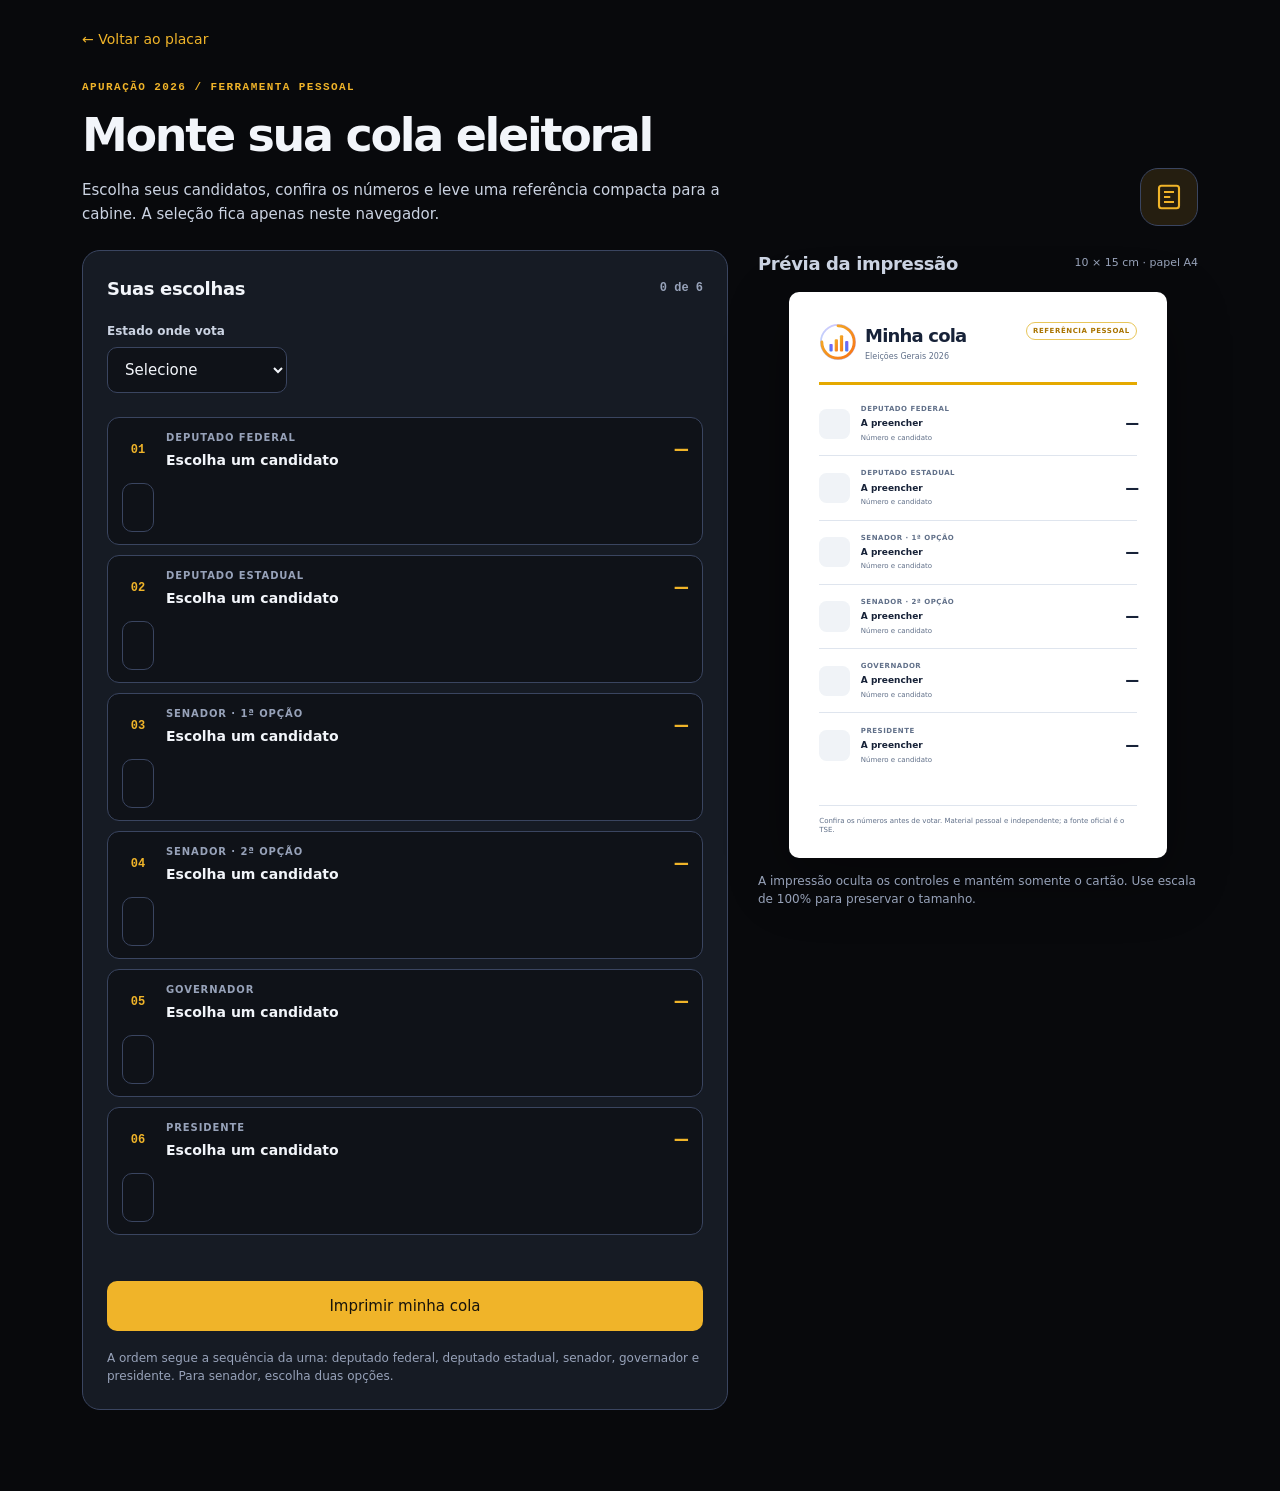
==== commit e4a547b1: "feat: redesign printable voting guide" ====
--- a/static/cola.html
+++ b/static/cola.html
@@ -1,15 +1,28 @@
 <!doctype html>
-<html lang="pt-BR"><head><meta charset="utf-8"><meta name="viewport" content="width=device-width,initial-scale=1"><title>Minha cola eleitoral · Apuração 2026</title><link rel="icon" href="/static/favicon.svg" type="image/svg+xml"><link rel="stylesheet" href="/static/app.css"><style>
-.cola-wrap{max-width:1100px;margin:auto;padding:32px 20px 72px}.cola-back{color:var(--brand);text-decoration:none}.cola-head{margin:24px 0}.cola-head h1{font-size:clamp(27px,4vw,42px);letter-spacing:-.04em;margin:8px 0}.cola-head p,.cola-help{color:var(--fg-2);line-height:1.55}.cola-grid{display:grid;grid-template-columns:minmax(0,1fr) minmax(300px,440px);gap:28px;align-items:start}.cola-panel{background:var(--surface-2);border:1px solid var(--line-2);border-radius:16px;padding:24px}.cola-panel h2{font-size:18px;margin:0 0 18px}.cola-field{margin:0 0 18px}.cola-field label{display:block;font-size:13px;font-weight:700;margin-bottom:8px}.cola-field input,.cola-field select{width:100%;box-sizing:border-box;color:var(--fg);background:var(--surface-1);border:1px solid var(--line-2);border-radius:10px;padding:13px;font:inherit}.cola-field input:focus,.cola-field select:focus{outline:2px solid var(--brand);outline-offset:2px}.cola-field small{color:var(--muted);display:block;margin-top:6px}.cola-results{max-height:205px;overflow:auto;border:1px solid var(--line-2);border-radius:10px;margin-top:7px}.cola-result{display:flex;gap:10px;width:100%;align-items:center;text-align:left;padding:9px 12px;background:var(--surface-1);color:var(--fg);border:0;border-bottom:1px solid var(--line-2);cursor:pointer;font:inherit}.cola-result:hover,.cola-result:focus-visible{background:var(--surface-3)}.cola-result b{font-family:'JetBrains Mono',monospace;color:var(--brand);font-size:18px}.cola-result span{min-width:0;overflow:hidden;text-overflow:ellipsis;white-space:nowrap}.cola-selected{display:flex;align-items:center;gap:12px;border:1px solid var(--line-2);border-radius:10px;padding:8px 12px;min-height:48px}.cola-selected strong{color:var(--brand);font-family:'JetBrains Mono',monospace}.cola-selected button{margin-left:auto;color:var(--fg);background:transparent;border:0;cursor:pointer;text-decoration:underline}.cola-action{margin:14px 0 0;border:0;background:var(--brand);color:#17130b;border-radius:10px;padding:13px 18px;font:inherit;font-weight:800;cursor:pointer;width:100%}.cola-action:focus-visible{outline:3px solid var(--fg);outline-offset:3px}.cola-preview{position:sticky;top:24px}.cola-paper{box-sizing:border-box;width:100%;max-width:100mm;min-height:150mm;background:#fff;color:#172033;border-radius:8px;padding:13mm 9mm;box-shadow:0 18px 50px #0006;margin:18px auto;display:flex;flex-direction:column}.cola-paper-head{border-bottom:2px solid #e9ad20;padding-bottom:7mm}.cola-paper-head strong{font-size:22px;letter-spacing:-.04em}.cola-paper-head p{font-size:11px;color:#596579;margin:5px 0 0}.cola-paper-rows{flex:1}.cola-row{display:flex;align-items:center;gap:9px;border-bottom:1px solid #e4e8ef;min-height:18mm;padding:2mm 0}.cola-avatar{width:12mm;height:12mm;object-fit:cover;border-radius:5px;background:#edf1f6;flex:none}.cola-info{flex:1;min-width:0}.cola-cargo{display:block;color:#637084;font-size:9px;font-weight:700;text-transform:uppercase;letter-spacing:.05em}.cola-nome{display:block;font-size:11px;font-weight:700;overflow-wrap:anywhere}.cola-partido{display:block;font-size:9px;color:#586579}.cola-num{font:800 21px 'JetBrains Mono',monospace;color:#19253a;letter-spacing:-.06em}.cola-paper-foot{border-top:1px solid #e4e8ef;padding-top:4mm;font-size:9px;color:#596579}.cola-status{color:var(--muted);min-height:20px;font-size:13px}.cola-note{font-size:12px;color:var(--fg-2);line-height:1.5} @media(max-width:790px){.cola-grid{grid-template-columns:1fr}.cola-preview{position:static}.cola-panel{padding:18px}}@page{size:A4 portrait;margin:12mm}@media print{html,body{background:#fff!important;margin:0!important;padding:0!important}.cola-wrap{margin:0;padding:0;max-width:none}.cola-back,.cola-head,.cola-editor,.cola-preview h2,.cola-action,.cola-note,.cola-status{display:none!important}.cola-grid{display:block}.cola-preview{border:0;background:#fff;padding:0;margin:0}.cola-paper{box-shadow:none;border:1px solid #d6dce5;border-radius:0;width:100mm;height:150mm;min-height:150mm;margin:0;break-inside:avoid;-webkit-print-color-adjust:exact;print-color-adjust:exact}}
-</style></head><body><main class="cola-wrap"><a class="cola-back" href="/">← Voltar ao placar</a><header class="cola-head"><div class="cola-help">APURAÇÃO 2026 / FERRAMENTAS</div><h1>Minha cola eleitoral</h1><p>Escolha seus candidatos e imprima uma cola pessoal, legível e compacta. Nada é enviado para salvar suas escolhas.</p></header><div class="cola-grid"><section class="cola-panel cola-editor" aria-label="Montar cola"><h2>Escolha seus candidatos</h2><div class="cola-field"><label for="cola-uf">Estado onde você vota</label><select id="cola-uf"><option value="">Selecione seu estado</option></select></div><div id="cola-fields"></div><p id="cola-status" class="cola-status" role="status" aria-live="polite"></p><button class="cola-action" type="button" id="cola-print">Imprimir minha cola</button><p class="cola-note">Confira os números antes de imprimir. As fotos são opcionais; se não carregarem, os nomes e números continuam visíveis.</p></section><section class="cola-panel cola-preview" aria-label="Prévia da impressão"><h2>Prévia · 10 × 15 cm</h2><div class="cola-paper" id="cola-paper"><div class="cola-paper-head"><strong>Minha cola eleitoral</strong><p>Eleição 2026 · Confira seus números antes de votar</p></div><div class="cola-paper-rows" id="cola-rows"></div><div class="cola-paper-foot">Anotação pessoal · Este site não representa o TSE.</div></div><p class="cola-note">Ao imprimir, selecione papel A4 e escala de 100%. O cartão ocupa 10 × 15 cm.</p></section></div></main><script type="module">
+<html lang="pt-BR">
+<head>
+<meta charset="utf-8"><meta name="viewport" content="width=device-width,initial-scale=1">
+<title>Minha cola eleitoral · Apuração 2026</title>
+<link rel="icon" href="/static/favicon.svg" type="image/svg+xml"><link rel="stylesheet" href="/static/app.css">
+<style>
+:root{--cola-ink:#172238;--cola-muted:#617089;--cola-line:#dfe5ee;--cola-paper:#fff;--cola-gold:#e5a900;--cola-navy:#172238}
+.cola-page{max-width:1160px;margin:0 auto;padding:28px 22px 80px}.cola-back{color:var(--brand);text-decoration:none;font-size:14px}.cola-header{display:flex;justify-content:space-between;align-items:end;gap:24px;margin:30px 0 24px}.cola-kicker{color:var(--brand);font:700 11px 'JetBrains Mono',monospace;letter-spacing:.13em;text-transform:uppercase}.cola-header h1{font-size:clamp(29px,4vw,46px);letter-spacing:-.05em;margin:8px 0}.cola-header p{color:var(--fg-2);max-width:650px;line-height:1.6;margin:0}.cola-header-mark{width:58px;height:58px;border:1px solid var(--line-2);border-radius:18px;display:grid;place-items:center;color:var(--brand);background:var(--brand-soft);flex:none}.cola-layout{display:grid;grid-template-columns:minmax(0,1fr) 440px;gap:30px;align-items:start}.cola-editor{background:var(--surface-2);border:1px solid var(--line-2);border-radius:18px;padding:24px}.cola-editor-title{display:flex;justify-content:space-between;align-items:center;margin-bottom:20px}.cola-editor h2,.cola-preview-title{font-size:18px;margin:0}.cola-counter{font:700 12px 'JetBrains Mono',monospace;color:var(--muted)}.cola-uf{display:flex;gap:12px;align-items:end;margin-bottom:24px}.cola-uf label{display:block;color:var(--fg-2);font-size:12px;font-weight:700;margin-bottom:7px}.cola-uf select{min-width:180px}.cola-control{color:var(--fg);background:var(--surface-1);border:1px solid var(--line-2);border-radius:10px;padding:12px 13px;font:inherit}.cola-slots{display:grid;gap:10px}.cola-slot{border:1px solid var(--line-2);background:var(--surface-1);border-radius:12px;padding:12px 14px;display:grid;grid-template-columns:32px 1fr auto;gap:12px;align-items:center}.cola-slot-index{font:700 12px 'JetBrains Mono',monospace;color:var(--brand);text-align:center}.cola-slot-main{min-width:0}.cola-slot-label{color:var(--muted);display:block;font-size:10px;font-weight:800;letter-spacing:.09em;text-transform:uppercase;margin-bottom:4px}.cola-slot-name{color:var(--fg);font-size:14px;font-weight:700;white-space:nowrap;overflow:hidden;text-overflow:ellipsis}.cola-slot-number{font:800 22px 'JetBrains Mono',monospace;color:var(--brand)}.cola-slot-action{border:0;background:transparent;color:var(--muted);cursor:pointer;font-size:12px;text-decoration:underline}.cola-search{margin-top:8px;display:flex;gap:8px}.cola-search input{width:100%;box-sizing:border-box}.cola-results{grid-column:2/4;max-height:180px;overflow:auto;border:1px solid var(--line-2);border-radius:9px}.cola-result{display:flex;align-items:center;gap:10px;width:100%;border:0;border-bottom:1px solid var(--line-2);background:var(--surface-2);color:var(--fg);padding:9px;text-align:left;cursor:pointer;font:inherit}.cola-result:last-child{border-bottom:0}.cola-result:hover,.cola-result:focus-visible{background:var(--surface-3)}.cola-result-num{color:var(--brand);font:800 18px 'JetBrains Mono',monospace}.cola-result-name{flex:1;min-width:0;overflow:hidden;text-overflow:ellipsis;white-space:nowrap}.cola-result-party{color:var(--muted);font-size:12px}.cola-hint{color:var(--muted);font-size:12px;line-height:1.5;margin:18px 0 0}.cola-print{width:100%;border:0;border-radius:10px;background:var(--brand);color:#17130b;font-weight:800;padding:14px;margin-top:20px;cursor:pointer;font:inherit}.cola-print:hover{filter:brightness(1.06)}.cola-preview-wrap{position:sticky;top:24px}.cola-preview-label{display:flex;justify-content:space-between;align-items:center;color:var(--fg-2);font-size:13px}.cola-preview-label span{color:var(--muted);font-size:11px}.cola-paper{width:100mm;height:150mm;box-sizing:border-box;margin:15px auto 0;background:var(--cola-paper);color:var(--cola-ink);border-radius:10px;padding:8mm 8mm 6mm;box-shadow:0 20px 60px rgba(0,0,0,.35);display:flex;flex-direction:column;overflow:hidden}.cola-paper-top{display:flex;justify-content:space-between;align-items:start;border-bottom:3px solid var(--cola-gold);padding-bottom:5mm}.cola-paper-brand{display:flex;align-items:center;gap:8px}.cola-paper-logo{width:10mm;height:10mm}.cola-paper-title{font-weight:900;font-size:18px;letter-spacing:-.045em}.cola-paper-sub{color:var(--cola-muted);font-size:8px;margin-top:2px}.cola-paper-badge{border:1px solid #e8c65a;color:#a97400;border-radius:99px;padding:3px 6px;font-size:7px;font-weight:800;letter-spacing:.08em;text-transform:uppercase}.cola-paper-list{flex:1;padding-top:2mm}.cola-paper-row{display:grid;grid-template-columns:8mm 1fr auto;gap:3mm;align-items:center;min-height:17mm;border-bottom:1px solid var(--cola-line);padding:2mm 0}.cola-paper-row:last-child{border-bottom:0}.cola-paper-icon{width:8mm;height:8mm;border-radius:2mm;background:#f0f3f7;object-fit:contain}.cola-paper-cargo{font-size:7px;color:var(--cola-muted);font-weight:900;text-transform:uppercase;letter-spacing:.07em}.cola-paper-name{font-size:9px;font-weight:800;line-height:1.18;margin-top:1mm;max-width:43mm;overflow-wrap:anywhere}.cola-paper-party{font-size:7px;color:var(--cola-muted);margin-top:1mm}.cola-paper-number{font:900 20px 'JetBrains Mono',monospace;color:var(--cola-navy);letter-spacing:-.08em}.cola-paper-footer{border-top:1px solid var(--cola-line);padding-top:3mm;color:var(--cola-muted);font-size:7px;line-height:1.35}.cola-status{min-height:18px;color:#e5b640;font-size:12px;margin:8px 0 0}.cola-empty{color:#9ba7b7;font-size:9px;font-style:italic}.cola-print-note{font-size:12px;color:var(--muted);line-height:1.5;margin:14px 0 0}.cola-visually-hidden{position:absolute;width:1px;height:1px;overflow:hidden;clip:rect(0 0 0 0)}
+@media(max-width:850px){.cola-header{align-items:start}.cola-layout{grid-template-columns:1fr}.cola-preview-wrap{position:static}.cola-paper{margin-left:auto;margin-right:auto}}
+@media print{@page{size:A4 portrait;margin:12mm}html,body{background:#fff!important;margin:0!important;padding:0!important}.cola-page{max-width:none;padding:0;margin:0}.cola-back,.cola-header,.cola-editor,.cola-preview-label,.cola-print-note,.cola-status{display:none!important}.cola-layout{display:block}.cola-preview-wrap{position:static}.cola-paper{margin:0;width:100mm;height:150mm;box-shadow:none;border:1px solid #d4dae3;border-radius:0;-webkit-print-color-adjust:exact;print-color-adjust:exact}}
+</style>
+</head>
+<body>
+<main class="cola-page"><a class="cola-back" href="/">← Voltar ao placar</a><header class="cola-header"><div><div class="cola-kicker">Apuração 2026 / Ferramenta pessoal</div><h1>Monte sua cola eleitoral</h1><p>Escolha seus candidatos, confira os números e leve uma referência compacta para a cabine. A seleção fica apenas neste navegador.</p></div><div class="cola-header-mark" aria-hidden="true"><svg width="30" height="30" viewBox="0 0 24 24" fill="none" stroke="currentColor" stroke-width="1.7"><rect x="4" y="3" width="16" height="18" rx="2"/><path d="M8 8h8M8 12h5M8 16h8"/></svg></div></header><div class="cola-layout"><section class="cola-editor" aria-label="Montar cola"><div class="cola-editor-title"><h2>Suas escolhas</h2><span id="cola-counter" class="cola-counter">0 de 6</span></div><div class="cola-uf"><div><label for="cola-uf">Estado onde vota</label><select class="cola-control" id="cola-uf"><option value="">Selecione</option></select></div></div><div id="cola-slots" class="cola-slots"></div><p id="cola-status" class="cola-status" role="status" aria-live="polite"></p><button class="cola-print" id="cola-print" type="button">Imprimir minha cola</button><p class="cola-hint">A ordem segue a sequência da urna: deputado federal, deputado estadual, senador, governador e presidente. Para senador, escolha duas opções.</p></section><section class="cola-preview-wrap" aria-label="Prévia da cola"><div class="cola-preview-label"><h2 class="cola-preview-title">Prévia da impressão</h2><span>10 × 15 cm · papel A4</span></div><div class="cola-paper"><div class="cola-paper-top"><div class="cola-paper-brand"><img class="cola-paper-logo" src="/static/logo.svg" alt=""><div><div class="cola-paper-title">Minha cola</div><div class="cola-paper-sub">Eleições Gerais 2026</div></div></div><span class="cola-paper-badge">Referência pessoal</span></div><div id="cola-paper-list" class="cola-paper-list"></div><div class="cola-paper-footer">Confira os números antes de votar. Material pessoal e independente; a fonte oficial é o TSE.</div></div><p class="cola-print-note">A impressão oculta os controles e mantém somente o cartão. Use escala de 100% para preservar o tamanho.</p></section></div></main>
+<script type="module">
 import {siglaDoPartido} from '/static/partidos.js';
-const slots=[['Presidente',1],['Governador',3],['Senador · 1ª opção',5],['Senador · 2ª opção',5],['Deputado federal',6],['Deputado estadual',7]];
+const slots=[['Deputado federal',6],['Deputado estadual',7],['Senador · 1ª opção',5],['Senador · 2ª opção',5],['Governador',3],['Presidente',1]];
 const ufs='AC AL AP AM BA CE DF ES GO MA MT MS MG PA PB PR PE PI RJ RN RS RO RR SC SP SE TO'.split(' ');
-const uf=document.getElementById('cola-uf'), fields=document.getElementById('cola-fields'), rows=document.getElementById('cola-rows'), status=document.getElementById('cola-status');
-ufs.forEach(x=>uf.add(new Option(x,x)));
-const chosen=Array(slots.length).fill(null), catalogs=new Map();
-function text(tag,value,cls){const n=document.createElement(tag);n.textContent=value;n.className=cls||'';return n}
-function render(){fields.replaceChildren();rows.replaceChildren();slots.forEach(([label,cargo],i)=>{const field=text('div','','cola-field');field.append(text('label',label));const selected=chosen[i];if(selected){const line=text('div','','cola-selected');line.append(text('strong',String(selected.numero)),text('span',selected.nome_urna));const remove=text('button','Trocar');remove.type='button';remove.addEventListener('click',()=>{chosen[i]=null;render()});line.append(remove);field.append(line)}else{const input=document.createElement('input');input.type='search';input.placeholder=uf.value?'Buscar por nome ou número':'Selecione seu estado primeiro';input.disabled=!uf.value;input.setAttribute('aria-label','Buscar candidato para '+label);const results=text('div','','cola-results');results.hidden=true;input.addEventListener('input',async()=>{const query=input.value.trim().toLocaleLowerCase('pt-BR');results.replaceChildren();results.hidden=!query;if(!query)return;try{status.textContent='Buscando candidatos…';const list=await load(cargo);if(!input.isConnected||input.value.trim().toLocaleLowerCase('pt-BR')!==query)return;status.textContent='';const matches=list.filter(c=>String(c.nome_urna||'').toLocaleLowerCase('pt-BR').includes(query)||String(c.numero||'').includes(query)).slice(0,30);matches.forEach(c=>{const b=text('button','','cola-result');b.type='button';b.append(text('b',String(c.numero)),text('span',(c.nome_urna||'')+' · '+siglaDoPartido(Number(c.partido))));b.addEventListener('click',()=>{if(cargo===5&&chosen[2+(i===2?1:0)]?.sq_candidato===c.sq_candidato){status.textContent='Escolha pessoas diferentes para as duas opções de senador.';return}chosen[i]=c;status.textContent='';render()});results.append(b)});if(!matches.length)results.append(text('div','Nenhum candidato encontrado.','cola-result'))}catch(e){status.textContent='Não foi possível carregar o catálogo. Tente novamente.'}});field.append(input,results)}fields.append(field);const row=text('div','','cola-row');if(selected?.foto){const img=document.createElement('img');img.className='cola-avatar';img.src=selected.foto;img.alt='';img.referrerPolicy='no-referrer';img.addEventListener('error',()=>img.remove());row.append(img)}const info=text('div','','cola-info');info.append(text('span',label,'cola-cargo'),text('span',selected?.nome_urna||'________________________','cola-nome'),text('span',selected?siglaDoPartido(Number(selected.partido)):'Escolha um candidato','cola-partido'));row.append(info,text('span',selected?String(selected.numero):'—','cola-num'));rows.append(row)})}
-async function load(cargo){const key=cargo+'-'+uf.value;if(!catalogs.has(key)){const url='/api/candidatos?cargo='+cargo+(cargo===1?'':'&uf='+encodeURIComponent(uf.value));const response=await fetch(url);if(!response.ok)throw Error('catálogo indisponível');const data=await response.json();if(!Array.isArray(data))throw Error('catálogo inválido');catalogs.set(key,data)}return catalogs.get(key)}
-uf.addEventListener('change',()=>{chosen.fill(null);catalogs.clear();status.textContent='';render()});document.getElementById('cola-print').addEventListener('click',()=>window.print());render();
+const uf=document.querySelector('#cola-uf'), slotsEl=document.querySelector('#cola-slots'), paper=document.querySelector('#cola-paper-list'), status=document.querySelector('#cola-status'), counter=document.querySelector('#cola-counter');
+ufs.forEach(x=>uf.add(new Option(x,x)));const selected=Array(slots.length).fill(null);const catalogs=new Map();
+const el=(tag,txt='',cls='')=>{const n=document.createElement(tag);n.textContent=txt;n.className=cls;return n};
+function logo(c){return c?.partido?`/static/partidos/${c.partido}.svg`:''}
+function render(){slotsEl.replaceChildren();paper.replaceChildren();let n=selected.filter(Boolean).length;counter.textContent=`${n} de 6`;slots.forEach(([label,cargo],i)=>{const c=selected[i], box=el('div','','cola-slot'), idx=el('div',String(i+1).padStart(2,'0'),'cola-slot-index'), main=el('div','','cola-slot-main');main.append(el('span',label,'cola-slot-label'),el('span',c?.nome_urna||'Escolha um candidato','cola-slot-name'));const right=el('div',c?String(c.numero):'—','cola-slot-number');box.append(idx,main,right);if(c){const change=el('button','Trocar','cola-slot-action');change.type='button';change.addEventListener('click',()=>{selected[i]=null;render()});box.append(change)}else{const search=document.createElement('input');search.className='cola-control';search.type='search';search.placeholder=uf.value?'Buscar nome ou número':'Escolha o estado';search.disabled=!uf.value;search.setAttribute('aria-label','Buscar '+label);search.addEventListener('input',()=>searchCandidates(search,results,cargo,i));const results=el('div','','cola-results');results.hidden=true;box.append(search,results)}slotsEl.append(box);const row=el('div','','cola-paper-row');const src=logo(c);if(src){const img=document.createElement('img');img.className='cola-paper-icon';img.src=src;img.alt='';img.onerror=()=>img.remove();row.append(img)}else row.append(el('div','','cola-paper-icon'));const info=el('div','','cola-paper-info');info.append(el('div',label,'cola-paper-cargo'),el('div',c?.nome_urna||'A preencher','cola-paper-name'),el('div',c?(siglaDoPartido(Number(c.partido))||''):'Número e candidato','cola-paper-party'));row.append(info,el('div',c?String(c.numero):'—','cola-paper-number'));paper.append(row)})}
+async function get(cargo){const key=`${cargo}:${uf.value}`;if(!catalogs.has(key)){const r=await fetch('/api/candidatos?cargo='+cargo+(cargo===1?'':'&uf='+encodeURIComponent(uf.value)));if(!r.ok)throw Error();const data=await r.json();if(!Array.isArray(data))throw Error();catalogs.set(key,data)}return catalogs.get(key)}
+async function searchCandidates(input,results,cargo,i){const q=input.value.trim().toLocaleLowerCase('pt-BR');results.replaceChildren();results.hidden=!q;if(!q)return;try{const list=await get(cargo);const matches=list.filter(c=>(c.nome_urna||'').toLocaleLowerCase('pt-BR').includes(q)||String(c.numero||'').includes(q)).slice(0,25);if(!matches.length){results.append(el('div','Nenhum candidato encontrado.','cola-result'));return}matches.forEach(c=>{const b=el('button','','cola-result');b.type='button';b.append(el('b',String(c.numero),'cola-result-num'),el('span',c.nome_urna||'','cola-result-name'),el('span',siglaDoPartido(Number(c.partido))||'','cola-result-party'));b.addEventListener('click',()=>{if(cargo===5&&selected.some((x,j)=>j!==i&&x?.sq_candidato===c.sq_candidato)){status.textContent='Escolha candidatos diferentes para as duas vagas de senador.';return}selected[i]=c;status.textContent='';render()});results.append(b)})}catch(e){status.textContent='Não foi possível carregar o catálogo de candidatos.'}}
+uf.addEventListener('change',()=>{selected.fill(null);catalogs.clear();status.textContent='';render()});document.querySelector('#cola-print').addEventListener('click',()=>window.print());render();
 </script></body></html>
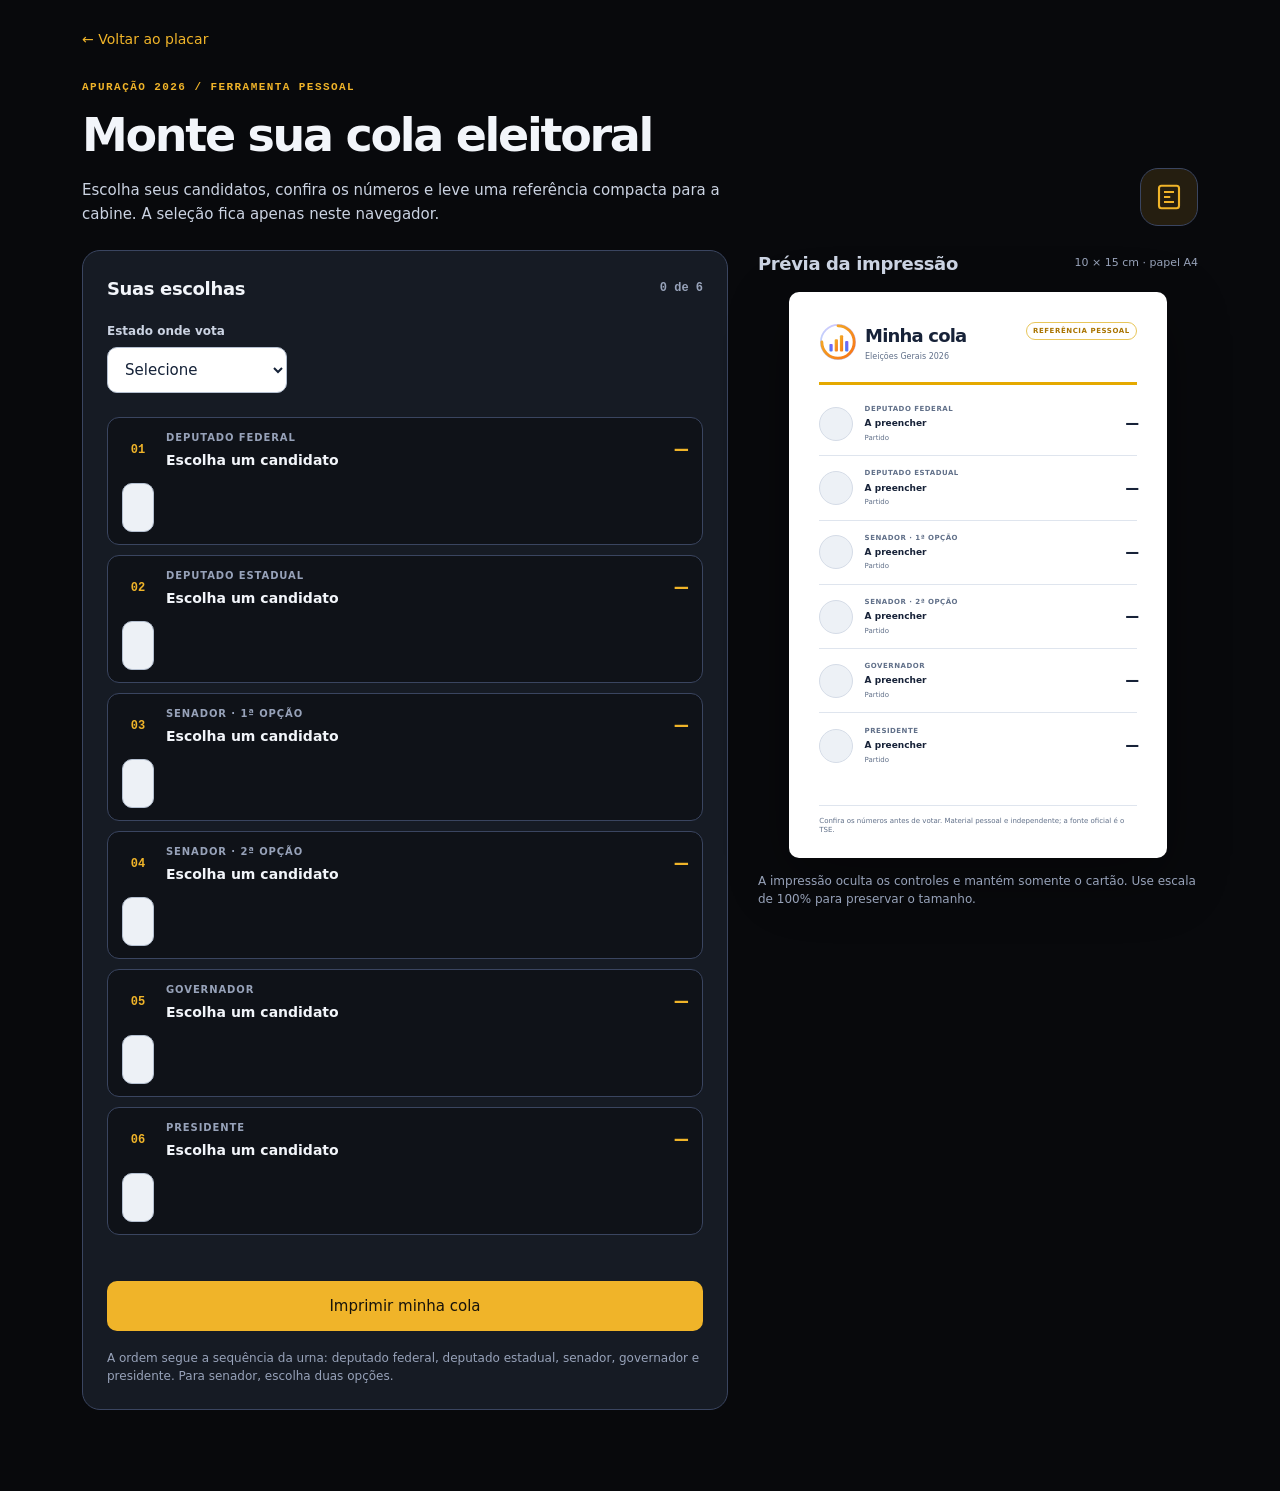
==== commit 9c9de43b: "fix: improve voting guide search readability and candidate photos" ====
--- a/static/cola.html
+++ b/static/cola.html
@@ -6,7 +6,7 @@
 <link rel="icon" href="/static/favicon.svg" type="image/svg+xml"><link rel="stylesheet" href="/static/app.css">
 <style>
 :root{--cola-ink:#172238;--cola-muted:#617089;--cola-line:#dfe5ee;--cola-paper:#fff;--cola-gold:#e5a900;--cola-navy:#172238}
-.cola-page{max-width:1160px;margin:0 auto;padding:28px 22px 80px}.cola-back{color:var(--brand);text-decoration:none;font-size:14px}.cola-header{display:flex;justify-content:space-between;align-items:end;gap:24px;margin:30px 0 24px}.cola-kicker{color:var(--brand);font:700 11px 'JetBrains Mono',monospace;letter-spacing:.13em;text-transform:uppercase}.cola-header h1{font-size:clamp(29px,4vw,46px);letter-spacing:-.05em;margin:8px 0}.cola-header p{color:var(--fg-2);max-width:650px;line-height:1.6;margin:0}.cola-header-mark{width:58px;height:58px;border:1px solid var(--line-2);border-radius:18px;display:grid;place-items:center;color:var(--brand);background:var(--brand-soft);flex:none}.cola-layout{display:grid;grid-template-columns:minmax(0,1fr) 440px;gap:30px;align-items:start}.cola-editor{background:var(--surface-2);border:1px solid var(--line-2);border-radius:18px;padding:24px}.cola-editor-title{display:flex;justify-content:space-between;align-items:center;margin-bottom:20px}.cola-editor h2,.cola-preview-title{font-size:18px;margin:0}.cola-counter{font:700 12px 'JetBrains Mono',monospace;color:var(--muted)}.cola-uf{display:flex;gap:12px;align-items:end;margin-bottom:24px}.cola-uf label{display:block;color:var(--fg-2);font-size:12px;font-weight:700;margin-bottom:7px}.cola-uf select{min-width:180px}.cola-control{color:var(--fg);background:var(--surface-1);border:1px solid var(--line-2);border-radius:10px;padding:12px 13px;font:inherit}.cola-slots{display:grid;gap:10px}.cola-slot{border:1px solid var(--line-2);background:var(--surface-1);border-radius:12px;padding:12px 14px;display:grid;grid-template-columns:32px 1fr auto;gap:12px;align-items:center}.cola-slot-index{font:700 12px 'JetBrains Mono',monospace;color:var(--brand);text-align:center}.cola-slot-main{min-width:0}.cola-slot-label{color:var(--muted);display:block;font-size:10px;font-weight:800;letter-spacing:.09em;text-transform:uppercase;margin-bottom:4px}.cola-slot-name{color:var(--fg);font-size:14px;font-weight:700;white-space:nowrap;overflow:hidden;text-overflow:ellipsis}.cola-slot-number{font:800 22px 'JetBrains Mono',monospace;color:var(--brand)}.cola-slot-action{border:0;background:transparent;color:var(--muted);cursor:pointer;font-size:12px;text-decoration:underline}.cola-search{margin-top:8px;display:flex;gap:8px}.cola-search input{width:100%;box-sizing:border-box}.cola-results{grid-column:2/4;max-height:180px;overflow:auto;border:1px solid var(--line-2);border-radius:9px}.cola-result{display:flex;align-items:center;gap:10px;width:100%;border:0;border-bottom:1px solid var(--line-2);background:var(--surface-2);color:var(--fg);padding:9px;text-align:left;cursor:pointer;font:inherit}.cola-result:last-child{border-bottom:0}.cola-result:hover,.cola-result:focus-visible{background:var(--surface-3)}.cola-result-num{color:var(--brand);font:800 18px 'JetBrains Mono',monospace}.cola-result-name{flex:1;min-width:0;overflow:hidden;text-overflow:ellipsis;white-space:nowrap}.cola-result-party{color:var(--muted);font-size:12px}.cola-hint{color:var(--muted);font-size:12px;line-height:1.5;margin:18px 0 0}.cola-print{width:100%;border:0;border-radius:10px;background:var(--brand);color:#17130b;font-weight:800;padding:14px;margin-top:20px;cursor:pointer;font:inherit}.cola-print:hover{filter:brightness(1.06)}.cola-preview-wrap{position:sticky;top:24px}.cola-preview-label{display:flex;justify-content:space-between;align-items:center;color:var(--fg-2);font-size:13px}.cola-preview-label span{color:var(--muted);font-size:11px}.cola-paper{width:100mm;height:150mm;box-sizing:border-box;margin:15px auto 0;background:var(--cola-paper);color:var(--cola-ink);border-radius:10px;padding:8mm 8mm 6mm;box-shadow:0 20px 60px rgba(0,0,0,.35);display:flex;flex-direction:column;overflow:hidden}.cola-paper-top{display:flex;justify-content:space-between;align-items:start;border-bottom:3px solid var(--cola-gold);padding-bottom:5mm}.cola-paper-brand{display:flex;align-items:center;gap:8px}.cola-paper-logo{width:10mm;height:10mm}.cola-paper-title{font-weight:900;font-size:18px;letter-spacing:-.045em}.cola-paper-sub{color:var(--cola-muted);font-size:8px;margin-top:2px}.cola-paper-badge{border:1px solid #e8c65a;color:#a97400;border-radius:99px;padding:3px 6px;font-size:7px;font-weight:800;letter-spacing:.08em;text-transform:uppercase}.cola-paper-list{flex:1;padding-top:2mm}.cola-paper-row{display:grid;grid-template-columns:8mm 1fr auto;gap:3mm;align-items:center;min-height:17mm;border-bottom:1px solid var(--cola-line);padding:2mm 0}.cola-paper-row:last-child{border-bottom:0}.cola-paper-icon{width:8mm;height:8mm;border-radius:2mm;background:#f0f3f7;object-fit:contain}.cola-paper-cargo{font-size:7px;color:var(--cola-muted);font-weight:900;text-transform:uppercase;letter-spacing:.07em}.cola-paper-name{font-size:9px;font-weight:800;line-height:1.18;margin-top:1mm;max-width:43mm;overflow-wrap:anywhere}.cola-paper-party{font-size:7px;color:var(--cola-muted);margin-top:1mm}.cola-paper-number{font:900 20px 'JetBrains Mono',monospace;color:var(--cola-navy);letter-spacing:-.08em}.cola-paper-footer{border-top:1px solid var(--cola-line);padding-top:3mm;color:var(--cola-muted);font-size:7px;line-height:1.35}.cola-status{min-height:18px;color:#e5b640;font-size:12px;margin:8px 0 0}.cola-empty{color:#9ba7b7;font-size:9px;font-style:italic}.cola-print-note{font-size:12px;color:var(--muted);line-height:1.5;margin:14px 0 0}.cola-visually-hidden{position:absolute;width:1px;height:1px;overflow:hidden;clip:rect(0 0 0 0)}
+.cola-page{max-width:1160px;margin:0 auto;padding:28px 22px 80px}.cola-back{color:var(--brand);text-decoration:none;font-size:14px}.cola-header{display:flex;justify-content:space-between;align-items:end;gap:24px;margin:30px 0 24px}.cola-kicker{color:var(--brand);font:700 11px 'JetBrains Mono',monospace;letter-spacing:.13em;text-transform:uppercase}.cola-header h1{font-size:clamp(29px,4vw,46px);letter-spacing:-.05em;margin:8px 0}.cola-header p{color:var(--fg-2);max-width:650px;line-height:1.6;margin:0}.cola-header-mark{width:58px;height:58px;border:1px solid var(--line-2);border-radius:18px;display:grid;place-items:center;color:var(--brand);background:var(--brand-soft);flex:none}.cola-layout{display:grid;grid-template-columns:minmax(0,1fr) 440px;gap:30px;align-items:start}.cola-editor{background:var(--surface-2);border:1px solid var(--line-2);border-radius:18px;padding:24px}.cola-editor-title{display:flex;justify-content:space-between;align-items:center;margin-bottom:20px}.cola-editor h2,.cola-preview-title{font-size:18px;margin:0}.cola-counter{font:700 12px 'JetBrains Mono',monospace;color:var(--muted)}.cola-uf{display:flex;gap:12px;align-items:end;margin-bottom:24px}.cola-uf label{display:block;color:var(--fg-2);font-size:12px;font-weight:700;margin-bottom:7px}.cola-control{color:#152238!important;background:#fff!important;border:1px solid #b5c0d0!important;border-radius:10px;padding:12px 13px;font:inherit;min-height:45px}.cola-control::placeholder{color:#596a82;opacity:1}.cola-control:disabled{background:#edf1f6!important;color:#7b8798!important}.cola-control:focus{outline:3px solid rgba(240,180,41,.42);outline-offset:2px;border-color:#c38e00!important}.cola-uf select{min-width:180px}.cola-slots{display:grid;gap:10px}.cola-slot{border:1px solid var(--line-2);background:var(--surface-1);border-radius:12px;padding:12px 14px;display:grid;grid-template-columns:32px 1fr auto;gap:12px;align-items:center}.cola-slot-index{font:700 12px 'JetBrains Mono',monospace;color:var(--brand);text-align:center}.cola-slot-main{min-width:0}.cola-slot-label{color:var(--muted);display:block;font-size:10px;font-weight:800;letter-spacing:.09em;text-transform:uppercase;margin-bottom:4px}.cola-slot-name{color:var(--fg);font-size:14px;font-weight:700;white-space:nowrap;overflow:hidden;text-overflow:ellipsis}.cola-slot-number{font:800 22px 'JetBrains Mono',monospace;color:var(--brand)}.cola-slot-action{border:0;background:transparent;color:var(--muted);cursor:pointer;font-size:12px;text-decoration:underline}.cola-search{margin-top:8px;display:flex;gap:8px}.cola-results{grid-column:2/4;max-height:180px;overflow:auto;border:1px solid #aebbd0;border-radius:9px}.cola-result{display:flex;align-items:center;gap:10px;width:100%;border:0;border-bottom:1px solid #dfe5ee;background:#fff;color:#172238;padding:10px;text-align:left;cursor:pointer;font:inherit}.cola-result:last-child{border-bottom:0}.cola-result:hover,.cola-result:focus-visible{background:#eef3f9}.cola-result-num{color:#a87300;font:800 18px 'JetBrains Mono',monospace}.cola-result-name{flex:1;min-width:0;overflow:hidden;text-overflow:ellipsis;white-space:nowrap;color:#172238;font-weight:600}.cola-result-party{color:#53647b;font-size:12px}.cola-hint{color:var(--muted);font-size:12px;line-height:1.5;margin:18px 0 0}.cola-print{width:100%;border:0;border-radius:10px;background:var(--brand);color:#17130b;font-weight:800;padding:14px;margin-top:20px;cursor:pointer;font:inherit}.cola-print:hover{filter:brightness(1.06)}.cola-preview-wrap{position:sticky;top:24px}.cola-preview-label{display:flex;justify-content:space-between;align-items:center;color:var(--fg-2);font-size:13px}.cola-preview-label span{color:var(--muted);font-size:11px}.cola-paper{width:100mm;height:150mm;box-sizing:border-box;margin:15px auto 0;background:var(--cola-paper);color:var(--cola-ink);border-radius:10px;padding:8mm 8mm 6mm;box-shadow:0 20px 60px rgba(0,0,0,.35);display:flex;flex-direction:column;overflow:hidden}.cola-paper-top{display:flex;justify-content:space-between;align-items:start;border-bottom:3px solid var(--cola-gold);padding-bottom:5mm}.cola-paper-brand{display:flex;align-items:center;gap:8px}.cola-paper-logo{width:10mm;height:10mm}.cola-paper-title{font-weight:900;font-size:18px;letter-spacing:-.045em}.cola-paper-sub{color:var(--cola-muted);font-size:8px;margin-top:2px}.cola-paper-badge{border:1px solid #e8c65a;color:#a97400;border-radius:99px;padding:3px 6px;font-size:7px;font-weight:800;letter-spacing:.08em;text-transform:uppercase}.cola-paper-list{flex:1;padding-top:2mm}.cola-paper-row{display:grid;grid-template-columns:9mm 1fr auto;gap:3mm;align-items:center;min-height:17mm;border-bottom:1px solid var(--cola-line);padding:2mm 0}.cola-paper-row:last-child{border-bottom:0}.cola-candidate-photo{width:9mm;height:9mm;border-radius:50%;object-fit:cover;background:#edf1f6;border:1px solid #d5dce7}.cola-paper-info{min-width:0}.cola-paper-cargo{font-size:7px;color:var(--cola-muted);font-weight:900;text-transform:uppercase;letter-spacing:.07em}.cola-paper-name{font-size:9px;font-weight:800;line-height:1.18;margin-top:1mm;max-width:43mm;overflow-wrap:anywhere}.cola-paper-party{display:flex;align-items:center;gap:3px;font-size:7px;color:var(--cola-muted);margin-top:1mm}.cola-party-logo{width:4.5mm;height:4.5mm;object-fit:contain}.cola-paper-number{font:900 20px 'JetBrains Mono',monospace;color:var(--cola-navy);letter-spacing:-.08em}.cola-paper-footer{border-top:1px solid var(--cola-line);padding-top:3mm;color:var(--cola-muted);font-size:7px;line-height:1.35}.cola-status{min-height:18px;color:#e5b640;font-size:12px;margin:8px 0 0}.cola-print-note{font-size:12px;color:var(--muted);line-height:1.5;margin:14px 0 0}.cola-visually-hidden{position:absolute;width:1px;height:1px;overflow:hidden;clip:rect(0 0 0 0)}
 @media(max-width:850px){.cola-header{align-items:start}.cola-layout{grid-template-columns:1fr}.cola-preview-wrap{position:static}.cola-paper{margin-left:auto;margin-right:auto}}
 @media print{@page{size:A4 portrait;margin:12mm}html,body{background:#fff!important;margin:0!important;padding:0!important}.cola-page{max-width:none;padding:0;margin:0}.cola-back,.cola-header,.cola-editor,.cola-preview-label,.cola-print-note,.cola-status{display:none!important}.cola-layout{display:block}.cola-preview-wrap{position:static}.cola-paper{margin:0;width:100mm;height:150mm;box-shadow:none;border:1px solid #d4dae3;border-radius:0;-webkit-print-color-adjust:exact;print-color-adjust:exact}}
 </style>
@@ -16,12 +16,13 @@
 <script type="module">
 import {siglaDoPartido} from '/static/partidos.js';
 const slots=[['Deputado federal',6],['Deputado estadual',7],['Senador · 1ª opção',5],['Senador · 2ª opção',5],['Governador',3],['Presidente',1]];
-const ufs='AC AL AP AM BA CE DF ES GO MA MT MS MG PA PB PR PE PI RJ RN RS RO RR SC SP SE TO'.split(' ');
+const ufs='AC AL AP AM BA CE DF GO ES MA MT MS MG PA PB PR PE PI RJ RN RS RO RR SC SP SE TO'.split(' ');
 const uf=document.querySelector('#cola-uf'), slotsEl=document.querySelector('#cola-slots'), paper=document.querySelector('#cola-paper-list'), status=document.querySelector('#cola-status'), counter=document.querySelector('#cola-counter');
 ufs.forEach(x=>uf.add(new Option(x,x)));const selected=Array(slots.length).fill(null);const catalogs=new Map();
 const el=(tag,txt='',cls='')=>{const n=document.createElement(tag);n.textContent=txt;n.className=cls;return n};
 function logo(c){return c?.partido?`/static/partidos/${c.partido}.svg`:''}
-function render(){slotsEl.replaceChildren();paper.replaceChildren();let n=selected.filter(Boolean).length;counter.textContent=`${n} de 6`;slots.forEach(([label,cargo],i)=>{const c=selected[i], box=el('div','','cola-slot'), idx=el('div',String(i+1).padStart(2,'0'),'cola-slot-index'), main=el('div','','cola-slot-main');main.append(el('span',label,'cola-slot-label'),el('span',c?.nome_urna||'Escolha um candidato','cola-slot-name'));const right=el('div',c?String(c.numero):'—','cola-slot-number');box.append(idx,main,right);if(c){const change=el('button','Trocar','cola-slot-action');change.type='button';change.addEventListener('click',()=>{selected[i]=null;render()});box.append(change)}else{const search=document.createElement('input');search.className='cola-control';search.type='search';search.placeholder=uf.value?'Buscar nome ou número':'Escolha o estado';search.disabled=!uf.value;search.setAttribute('aria-label','Buscar '+label);search.addEventListener('input',()=>searchCandidates(search,results,cargo,i));const results=el('div','','cola-results');results.hidden=true;box.append(search,results)}slotsEl.append(box);const row=el('div','','cola-paper-row');const src=logo(c);if(src){const img=document.createElement('img');img.className='cola-paper-icon';img.src=src;img.alt='';img.onerror=()=>img.remove();row.append(img)}else row.append(el('div','','cola-paper-icon'));const info=el('div','','cola-paper-info');info.append(el('div',label,'cola-paper-cargo'),el('div',c?.nome_urna||'A preencher','cola-paper-name'),el('div',c?(siglaDoPartido(Number(c.partido))||''):'Número e candidato','cola-paper-party'));row.append(info,el('div',c?String(c.numero):'—','cola-paper-number'));paper.append(row)})}
+function photo(c){return c?.foto||c?.foto_url||''}
+function render(){slotsEl.replaceChildren();paper.replaceChildren();let n=selected.filter(Boolean).length;counter.textContent=`${n} de 6`;slots.forEach(([label,cargo],i)=>{const c=selected[i], box=el('div','','cola-slot'), idx=el('div',String(i+1).padStart(2,'0'),'cola-slot-index'), main=el('div','','cola-slot-main');main.append(el('span',label,'cola-slot-label'),el('span',c?.nome_urna||'Escolha um candidato','cola-slot-name'));const right=el('div',c?String(c.numero):'—','cola-slot-number');box.append(idx,main,right);if(c){const change=el('button','Trocar','cola-slot-action');change.type='button';change.addEventListener('click',()=>{selected[i]=null;render()});box.append(change)}else{const search=document.createElement('input');search.className='cola-control';search.type='search';search.placeholder=uf.value?'Digite nome ou número para buscar':'Escolha o estado';search.disabled=!uf.value;search.setAttribute('aria-label','Buscar '+label);const results=el('div','','cola-results');results.hidden=true;search.addEventListener('input',()=>searchCandidates(search,results,cargo,i));box.append(search,results)}slotsEl.append(box);const row=el('div','','cola-paper-row');const src=photo(c);if(src){const img=document.createElement('img');img.className='cola-candidate-photo';img.src=src;img.alt='Foto de '+(c.nome_urna||'candidato');img.referrerPolicy='no-referrer';img.onerror=()=>img.remove();row.append(img)}else row.append(el('div','','cola-candidate-photo'));const info=el('div','','cola-paper-info');const party=el('div','','cola-paper-party');const partySrc=logo(c);if(partySrc){const pimg=document.createElement('img');pimg.className='cola-party-logo';pimg.src=partySrc;pimg.alt='';pimg.onerror=()=>pimg.remove();party.append(pimg)}party.append(document.createTextNode(c?(siglaDoPartido(Number(c.partido))||''):'Partido'));info.append(el('div',label,'cola-paper-cargo'),el('div',c?.nome_urna||'A preencher','cola-paper-name'),party);row.append(info,el('div',c?String(c.numero):'—','cola-paper-number'));paper.append(row)})}
 async function get(cargo){const key=`${cargo}:${uf.value}`;if(!catalogs.has(key)){const r=await fetch('/api/candidatos?cargo='+cargo+(cargo===1?'':'&uf='+encodeURIComponent(uf.value)));if(!r.ok)throw Error();const data=await r.json();if(!Array.isArray(data))throw Error();catalogs.set(key,data)}return catalogs.get(key)}
 async function searchCandidates(input,results,cargo,i){const q=input.value.trim().toLocaleLowerCase('pt-BR');results.replaceChildren();results.hidden=!q;if(!q)return;try{const list=await get(cargo);const matches=list.filter(c=>(c.nome_urna||'').toLocaleLowerCase('pt-BR').includes(q)||String(c.numero||'').includes(q)).slice(0,25);if(!matches.length){results.append(el('div','Nenhum candidato encontrado.','cola-result'));return}matches.forEach(c=>{const b=el('button','','cola-result');b.type='button';b.append(el('b',String(c.numero),'cola-result-num'),el('span',c.nome_urna||'','cola-result-name'),el('span',siglaDoPartido(Number(c.partido))||'','cola-result-party'));b.addEventListener('click',()=>{if(cargo===5&&selected.some((x,j)=>j!==i&&x?.sq_candidato===c.sq_candidato)){status.textContent='Escolha candidatos diferentes para as duas vagas de senador.';return}selected[i]=c;status.textContent='';render()});results.append(b)})}catch(e){status.textContent='Não foi possível carregar o catálogo de candidatos.'}}
 uf.addEventListener('change',()=>{selected.fill(null);catalogs.clear();status.textContent='';render()});document.querySelector('#cola-print').addEventListener('click',()=>window.print());render();
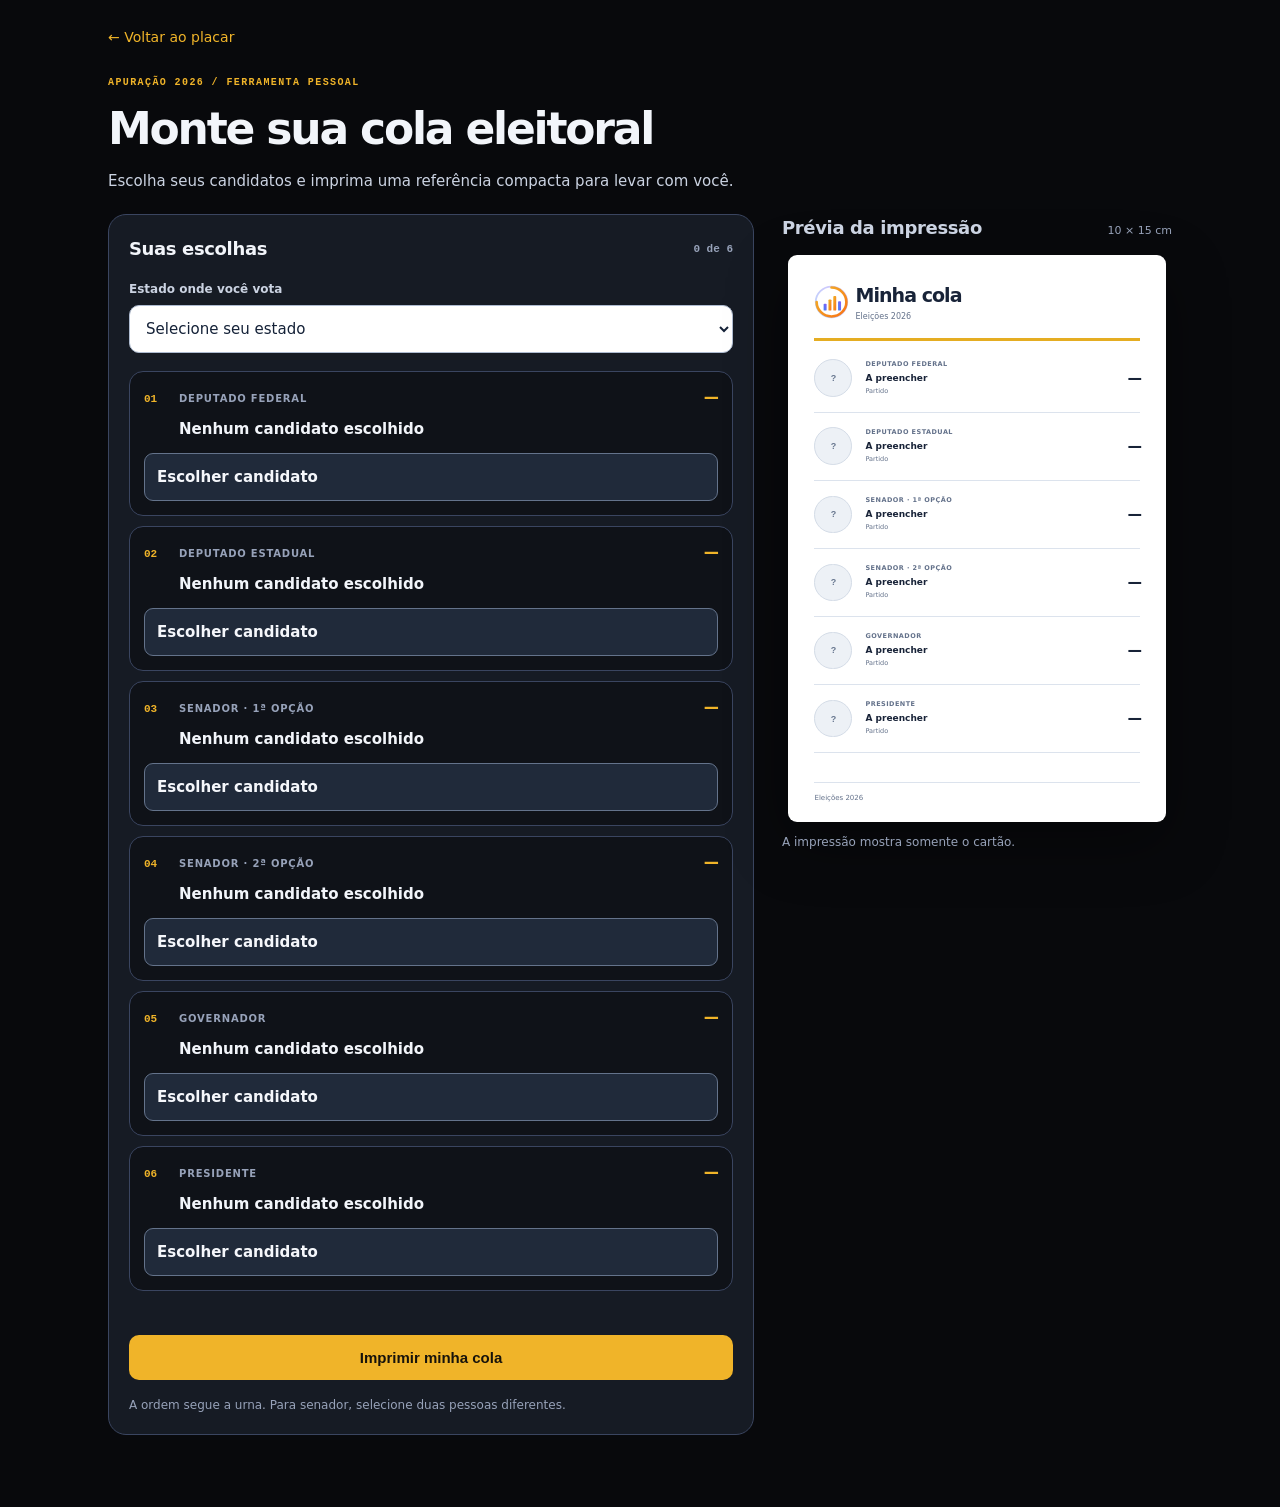
==== commit 3098c69a: "feat: rebuild voting guide mobile and print design" ====
--- a/static/cola.html
+++ b/static/cola.html
@@ -1,29 +1,13 @@
 <!doctype html>
-<html lang="pt-BR">
-<head>
-<meta charset="utf-8"><meta name="viewport" content="width=device-width,initial-scale=1">
-<title>Minha cola eleitoral · Apuração 2026</title>
-<link rel="icon" href="/static/favicon.svg" type="image/svg+xml"><link rel="stylesheet" href="/static/app.css">
-<style>
-:root{--cola-ink:#172238;--cola-muted:#617089;--cola-line:#dfe5ee;--cola-paper:#fff;--cola-gold:#e5a900;--cola-navy:#172238}
-.cola-page{max-width:1160px;margin:0 auto;padding:28px 22px 80px}.cola-back{color:var(--brand);text-decoration:none;font-size:14px}.cola-header{display:flex;justify-content:space-between;align-items:end;gap:24px;margin:30px 0 24px}.cola-kicker{color:var(--brand);font:700 11px 'JetBrains Mono',monospace;letter-spacing:.13em;text-transform:uppercase}.cola-header h1{font-size:clamp(29px,4vw,46px);letter-spacing:-.05em;margin:8px 0}.cola-header p{color:var(--fg-2);max-width:650px;line-height:1.6;margin:0}.cola-header-mark{width:58px;height:58px;border:1px solid var(--line-2);border-radius:18px;display:grid;place-items:center;color:var(--brand);background:var(--brand-soft);flex:none}.cola-layout{display:grid;grid-template-columns:minmax(0,1fr) 440px;gap:30px;align-items:start}.cola-editor{background:var(--surface-2);border:1px solid var(--line-2);border-radius:18px;padding:24px}.cola-editor-title{display:flex;justify-content:space-between;align-items:center;margin-bottom:20px}.cola-editor h2,.cola-preview-title{font-size:18px;margin:0}.cola-counter{font:700 12px 'JetBrains Mono',monospace;color:var(--muted)}.cola-uf{display:flex;gap:12px;align-items:end;margin-bottom:24px}.cola-uf label{display:block;color:var(--fg-2);font-size:12px;font-weight:700;margin-bottom:7px}.cola-control{color:#152238!important;background:#fff!important;border:1px solid #b5c0d0!important;border-radius:10px;padding:12px 13px;font:inherit;min-height:45px}.cola-control::placeholder{color:#596a82;opacity:1}.cola-control:disabled{background:#edf1f6!important;color:#7b8798!important}.cola-control:focus{outline:3px solid rgba(240,180,41,.42);outline-offset:2px;border-color:#c38e00!important}.cola-uf select{min-width:180px}.cola-slots{display:grid;gap:10px}.cola-slot{border:1px solid var(--line-2);background:var(--surface-1);border-radius:12px;padding:12px 14px;display:grid;grid-template-columns:32px 1fr auto;gap:12px;align-items:center}.cola-slot-index{font:700 12px 'JetBrains Mono',monospace;color:var(--brand);text-align:center}.cola-slot-main{min-width:0}.cola-slot-label{color:var(--muted);display:block;font-size:10px;font-weight:800;letter-spacing:.09em;text-transform:uppercase;margin-bottom:4px}.cola-slot-name{color:var(--fg);font-size:14px;font-weight:700;white-space:nowrap;overflow:hidden;text-overflow:ellipsis}.cola-slot-number{font:800 22px 'JetBrains Mono',monospace;color:var(--brand)}.cola-slot-action{border:0;background:transparent;color:var(--muted);cursor:pointer;font-size:12px;text-decoration:underline}.cola-search{margin-top:8px;display:flex;gap:8px}.cola-results{grid-column:2/4;max-height:180px;overflow:auto;border:1px solid #aebbd0;border-radius:9px}.cola-result{display:flex;align-items:center;gap:10px;width:100%;border:0;border-bottom:1px solid #dfe5ee;background:#fff;color:#172238;padding:10px;text-align:left;cursor:pointer;font:inherit}.cola-result:last-child{border-bottom:0}.cola-result:hover,.cola-result:focus-visible{background:#eef3f9}.cola-result-num{color:#a87300;font:800 18px 'JetBrains Mono',monospace}.cola-result-name{flex:1;min-width:0;overflow:hidden;text-overflow:ellipsis;white-space:nowrap;color:#172238;font-weight:600}.cola-result-party{color:#53647b;font-size:12px}.cola-hint{color:var(--muted);font-size:12px;line-height:1.5;margin:18px 0 0}.cola-print{width:100%;border:0;border-radius:10px;background:var(--brand);color:#17130b;font-weight:800;padding:14px;margin-top:20px;cursor:pointer;font:inherit}.cola-print:hover{filter:brightness(1.06)}.cola-preview-wrap{position:sticky;top:24px}.cola-preview-label{display:flex;justify-content:space-between;align-items:center;color:var(--fg-2);font-size:13px}.cola-preview-label span{color:var(--muted);font-size:11px}.cola-paper{width:100mm;height:150mm;box-sizing:border-box;margin:15px auto 0;background:var(--cola-paper);color:var(--cola-ink);border-radius:10px;padding:8mm 8mm 6mm;box-shadow:0 20px 60px rgba(0,0,0,.35);display:flex;flex-direction:column;overflow:hidden}.cola-paper-top{display:flex;justify-content:space-between;align-items:start;border-bottom:3px solid var(--cola-gold);padding-bottom:5mm}.cola-paper-brand{display:flex;align-items:center;gap:8px}.cola-paper-logo{width:10mm;height:10mm}.cola-paper-title{font-weight:900;font-size:18px;letter-spacing:-.045em}.cola-paper-sub{color:var(--cola-muted);font-size:8px;margin-top:2px}.cola-paper-badge{border:1px solid #e8c65a;color:#a97400;border-radius:99px;padding:3px 6px;font-size:7px;font-weight:800;letter-spacing:.08em;text-transform:uppercase}.cola-paper-list{flex:1;padding-top:2mm}.cola-paper-row{display:grid;grid-template-columns:9mm 1fr auto;gap:3mm;align-items:center;min-height:17mm;border-bottom:1px solid var(--cola-line);padding:2mm 0}.cola-paper-row:last-child{border-bottom:0}.cola-candidate-photo{width:9mm;height:9mm;border-radius:50%;object-fit:cover;background:#edf1f6;border:1px solid #d5dce7}.cola-paper-info{min-width:0}.cola-paper-cargo{font-size:7px;color:var(--cola-muted);font-weight:900;text-transform:uppercase;letter-spacing:.07em}.cola-paper-name{font-size:9px;font-weight:800;line-height:1.18;margin-top:1mm;max-width:43mm;overflow-wrap:anywhere}.cola-paper-party{display:flex;align-items:center;gap:3px;font-size:7px;color:var(--cola-muted);margin-top:1mm}.cola-party-logo{width:4.5mm;height:4.5mm;object-fit:contain}.cola-paper-number{font:900 20px 'JetBrains Mono',monospace;color:var(--cola-navy);letter-spacing:-.08em}.cola-paper-footer{border-top:1px solid var(--cola-line);padding-top:3mm;color:var(--cola-muted);font-size:7px;line-height:1.35}.cola-status{min-height:18px;color:#e5b640;font-size:12px;margin:8px 0 0}.cola-print-note{font-size:12px;color:var(--muted);line-height:1.5;margin:14px 0 0}.cola-visually-hidden{position:absolute;width:1px;height:1px;overflow:hidden;clip:rect(0 0 0 0)}
-@media(max-width:850px){.cola-header{align-items:start}.cola-layout{grid-template-columns:1fr}.cola-preview-wrap{position:static}.cola-paper{margin-left:auto;margin-right:auto}}
-@media print{@page{size:A4 portrait;margin:12mm}html,body{background:#fff!important;margin:0!important;padding:0!important}.cola-page{max-width:none;padding:0;margin:0}.cola-back,.cola-header,.cola-editor,.cola-preview-label,.cola-print-note,.cola-status{display:none!important}.cola-layout{display:block}.cola-preview-wrap{position:static}.cola-paper{margin:0;width:100mm;height:150mm;box-shadow:none;border:1px solid #d4dae3;border-radius:0;-webkit-print-color-adjust:exact;print-color-adjust:exact}}
-</style>
-</head>
-<body>
-<main class="cola-page"><a class="cola-back" href="/">← Voltar ao placar</a><header class="cola-header"><div><div class="cola-kicker">Apuração 2026 / Ferramenta pessoal</div><h1>Monte sua cola eleitoral</h1><p>Escolha seus candidatos, confira os números e leve uma referência compacta para a cabine. A seleção fica apenas neste navegador.</p></div><div class="cola-header-mark" aria-hidden="true"><svg width="30" height="30" viewBox="0 0 24 24" fill="none" stroke="currentColor" stroke-width="1.7"><rect x="4" y="3" width="16" height="18" rx="2"/><path d="M8 8h8M8 12h5M8 16h8"/></svg></div></header><div class="cola-layout"><section class="cola-editor" aria-label="Montar cola"><div class="cola-editor-title"><h2>Suas escolhas</h2><span id="cola-counter" class="cola-counter">0 de 6</span></div><div class="cola-uf"><div><label for="cola-uf">Estado onde vota</label><select class="cola-control" id="cola-uf"><option value="">Selecione</option></select></div></div><div id="cola-slots" class="cola-slots"></div><p id="cola-status" class="cola-status" role="status" aria-live="polite"></p><button class="cola-print" id="cola-print" type="button">Imprimir minha cola</button><p class="cola-hint">A ordem segue a sequência da urna: deputado federal, deputado estadual, senador, governador e presidente. Para senador, escolha duas opções.</p></section><section class="cola-preview-wrap" aria-label="Prévia da cola"><div class="cola-preview-label"><h2 class="cola-preview-title">Prévia da impressão</h2><span>10 × 15 cm · papel A4</span></div><div class="cola-paper"><div class="cola-paper-top"><div class="cola-paper-brand"><img class="cola-paper-logo" src="/static/logo.svg" alt=""><div><div class="cola-paper-title">Minha cola</div><div class="cola-paper-sub">Eleições Gerais 2026</div></div></div><span class="cola-paper-badge">Referência pessoal</span></div><div id="cola-paper-list" class="cola-paper-list"></div><div class="cola-paper-footer">Confira os números antes de votar. Material pessoal e independente; a fonte oficial é o TSE.</div></div><p class="cola-print-note">A impressão oculta os controles e mantém somente o cartão. Use escala de 100% para preservar o tamanho.</p></section></div></main>
-<script type="module">
+<html lang="pt-BR"><head><meta charset="utf-8"><meta name="viewport" content="width=device-width,initial-scale=1"><title>Minha cola · Apuração 2026</title><link rel="icon" href="/static/favicon.svg" type="image/svg+xml"><link rel="stylesheet" href="/static/app.css"><style>
+:root{--p-ink:#182338;--p-muted:#63718a;--p-line:#dce3ed;--p-gold:#e5ad22}.cola-page{max-width:1100px;margin:auto;padding:26px 18px 72px}.cola-back{color:var(--brand);text-decoration:none;font-size:14px}.cola-header{margin:28px 0 22px}.cola-kicker{font:700 10px 'JetBrains Mono',monospace;letter-spacing:.14em;color:var(--brand);text-transform:uppercase}.cola-header h1{font-size:clamp(28px,7vw,44px);letter-spacing:-.05em;margin:8px 0}.cola-header p{color:var(--fg-2);max-width:650px;line-height:1.5;margin:0}.cola-layout{display:grid;grid-template-columns:minmax(0,1fr) 390px;gap:28px;align-items:start}.cola-editor{background:var(--surface-2);border:1px solid var(--line-2);border-radius:18px;padding:20px}.cola-editor-head{display:flex;justify-content:space-between;align-items:center;margin-bottom:18px}.cola-editor h2,.cola-preview h2{font-size:18px;margin:0}.cola-count{color:var(--muted);font:700 11px 'JetBrains Mono',monospace}.cola-state label{display:block;color:var(--fg-2);font-size:12px;font-weight:700;margin-bottom:7px}.cola-state select{width:100%;box-sizing:border-box}.cola-select{color:#152238!important;background:#fff!important;border:1px solid #aebbd0!important;border-radius:10px;padding:13px 12px;min-height:46px;font:inherit}.cola-select:focus{outline:3px solid rgba(240,180,41,.4);outline-offset:2px}.cola-steps{display:grid;gap:10px;margin-top:18px}.cola-step{border:1px solid var(--line-2);background:var(--surface-1);border-radius:14px;padding:14px;min-height:74px}.cola-step-top{display:flex;align-items:center;gap:10px}.cola-step-n{font:700 11px 'JetBrains Mono',monospace;color:var(--brand);width:25px}.cola-step-title{flex:1;color:var(--muted);font-size:10px;font-weight:800;letter-spacing:.08em;text-transform:uppercase}.cola-step-number{font:900 22px 'JetBrains Mono',monospace;color:var(--brand)}.cola-step-name{color:var(--fg);font-size:15px;font-weight:700;margin:7px 0 0 35px;white-space:nowrap;overflow:hidden;text-overflow:ellipsis}.cola-choose{display:block;width:100%;margin:12px 0 0;background:#202a3a;border:1px solid #64738b;color:#f5f7fb;border-radius:9px;padding:12px;text-align:left;font:inherit;font-weight:700;cursor:pointer}.cola-choose:hover,.cola-choose:focus-visible{background:#2c394d;border-color:var(--brand);outline:0}.cola-search-panel{display:none;margin:12px 0 0 35px}.cola-step.open .cola-search-panel{display:block}.cola-search{width:100%;box-sizing:border-box;color:#142238!important;background:#fff!important;border:1px solid #9eacc1!important;border-radius:9px;padding:12px;font:inherit;min-height:46px}.cola-search::placeholder{color:#586a84;opacity:1}.cola-results{margin-top:7px;max-height:190px;overflow:auto;border:1px solid #aebbd0;border-radius:9px;background:#fff}.cola-result{display:flex;align-items:center;gap:9px;width:100%;padding:11px 10px;border:0;border-bottom:1px solid #e1e6ee;background:#fff;color:#172238;text-align:left;font:inherit;cursor:pointer}.cola-result:last-child{border-bottom:0}.cola-result:hover,.cola-result:focus-visible{background:#edf3f9;outline:0}.cola-result-num{font:900 17px 'JetBrains Mono',monospace;color:#a87300}.cola-result-name{flex:1;min-width:0;font-weight:700;overflow:hidden;text-overflow:ellipsis;white-space:nowrap}.cola-result-party{color:#56677e;font-size:12px}.cola-hint{color:var(--muted);font-size:12px;line-height:1.45;margin:17px 0 0}.cola-print{width:100%;border:0;border-radius:10px;background:var(--brand);color:#17130b;padding:14px;font:800 15px Inter,sans-serif;cursor:pointer;margin-top:18px}.cola-preview{position:sticky;top:22px}.cola-preview-head{display:flex;justify-content:space-between;align-items:baseline;color:var(--fg-2)}.cola-preview-head span{font-size:11px;color:var(--muted)}.cola-paper{width:100mm;height:150mm;box-sizing:border-box;background:#fff;color:var(--p-ink);margin:14px auto 0;border-radius:9px;box-shadow:0 20px 60px #0006;padding:7mm 7mm 5mm;display:flex;flex-direction:column}.cola-paper-head{display:flex;align-items:center;gap:7px;border-bottom:3px solid var(--p-gold);padding-bottom:4mm}.cola-paper-mark{width:9mm;height:9mm}.cola-paper-title{font-size:19px;font-weight:900;letter-spacing:-.05em}.cola-paper-sub{font-size:8px;color:var(--p-muted);margin-top:1px}.cola-paper-list{flex:1;padding-top:1mm}.cola-paper-row{display:grid;grid-template-columns:11mm 1fr auto;gap:2.5mm;align-items:center;border-bottom:1px solid var(--p-line);min-height:18mm;padding:1.5mm 0}.cola-paper-photo{width:10mm;height:10mm;border-radius:50%;object-fit:cover;background:#edf1f6;border:1px solid #d4dce7}.cola-paper-photo.fallback{display:grid;place-items:center;color:#697890;font:800 9px Inter,sans-serif}.cola-paper-info{min-width:0}.cola-paper-cargo{font-size:6.5px;color:var(--p-muted);font-weight:900;letter-spacing:.07em;text-transform:uppercase}.cola-paper-name{font-size:9px;font-weight:800;line-height:1.15;margin-top:1mm;overflow-wrap:anywhere}.cola-paper-party{display:flex;align-items:center;gap:2px;color:var(--p-muted);font-size:6.5px;margin-top:1mm}.cola-paper-party img{width:4mm;height:4mm;object-fit:contain}.cola-paper-number{font:900 21px 'JetBrains Mono',monospace;letter-spacing:-.08em}.cola-paper-foot{border-top:1px solid var(--p-line);padding-top:2.5mm;color:var(--p-muted);font-size:7px}.cola-empty-preview{color:#a1acba;font-size:8px;font-style:italic}.cola-print-note{color:var(--muted);font-size:12px;line-height:1.45;margin:12px 0}.cola-status{min-height:18px;color:#e2b33a;font-size:12px;margin:8px 0 0}@media(max-width:820px){.cola-page{padding:20px 14px 80px}.cola-layout{display:block}.cola-preview{position:static;margin-top:28px}.cola-paper{margin-left:auto;margin-right:auto}.cola-step{padding:15px}.cola-step-name{font-size:14px}.cola-hint{display:none}}@media print{@page{size:A4 portrait;margin:12mm}html,body{background:#fff!important;margin:0!important;padding:0!important}.cola-page{padding:0;margin:0;max-width:none}.cola-back,.cola-header,.cola-editor,.cola-preview-head,.cola-print-note,.cola-status{display:none!important}.cola-layout{display:block}.cola-preview{position:static;margin:0}.cola-paper{margin:0;width:100mm;height:150mm;border:1px solid #d4dce7;border-radius:0;box-shadow:none;-webkit-print-color-adjust:exact;print-color-adjust:exact}}
+</style></head><body><main class="cola-page"><a class="cola-back" href="/">← Voltar ao placar</a><header class="cola-header"><div class="cola-kicker">Apuração 2026 / Ferramenta pessoal</div><h1>Monte sua cola eleitoral</h1><p>Escolha seus candidatos e imprima uma referência compacta para levar com você.</p></header><div class="cola-layout"><section class="cola-editor" aria-label="Montar cola"><div class="cola-editor-head"><h2>Suas escolhas</h2><span id="cola-count" class="cola-count">0 de 6</span></div><div class="cola-state"><label for="cola-uf">Estado onde você vota</label><select id="cola-uf" class="cola-select"><option value="">Selecione seu estado</option></select></div><div id="cola-steps" class="cola-steps"></div><p id="cola-status" class="cola-status" role="status" aria-live="polite"></p><button id="cola-print" class="cola-print" type="button">Imprimir minha cola</button><p class="cola-hint">A ordem segue a urna. Para senador, selecione duas pessoas diferentes.</p></section><section class="cola-preview" aria-label="Prévia de impressão"><div class="cola-preview-head"><h2>Prévia da impressão</h2><span>10 × 15 cm</span></div><div class="cola-paper"><div class="cola-paper-head"><img class="cola-paper-mark" src="/static/logo.svg" alt=""><div><div class="cola-paper-title">Minha cola</div><div class="cola-paper-sub">Eleições 2026</div></div></div><div id="cola-paper-list" class="cola-paper-list"></div><div class="cola-paper-foot">Eleições 2026</div></div><p class="cola-print-note">A impressão mostra somente o cartão.</p></section></div></main><script type="module">
 import {siglaDoPartido} from '/static/partidos.js';
-const slots=[['Deputado federal',6],['Deputado estadual',7],['Senador · 1ª opção',5],['Senador · 2ª opção',5],['Governador',3],['Presidente',1]];
-const ufs='AC AL AP AM BA CE DF GO ES MA MT MS MG PA PB PR PE PI RJ RN RS RO RR SC SP SE TO'.split(' ');
-const uf=document.querySelector('#cola-uf'), slotsEl=document.querySelector('#cola-slots'), paper=document.querySelector('#cola-paper-list'), status=document.querySelector('#cola-status'), counter=document.querySelector('#cola-counter');
-ufs.forEach(x=>uf.add(new Option(x,x)));const selected=Array(slots.length).fill(null);const catalogs=new Map();
-const el=(tag,txt='',cls='')=>{const n=document.createElement(tag);n.textContent=txt;n.className=cls;return n};
-function logo(c){return c?.partido?`/static/partidos/${c.partido}.svg`:''}
-function photo(c){return c?.foto||c?.foto_url||''}
-function render(){slotsEl.replaceChildren();paper.replaceChildren();let n=selected.filter(Boolean).length;counter.textContent=`${n} de 6`;slots.forEach(([label,cargo],i)=>{const c=selected[i], box=el('div','','cola-slot'), idx=el('div',String(i+1).padStart(2,'0'),'cola-slot-index'), main=el('div','','cola-slot-main');main.append(el('span',label,'cola-slot-label'),el('span',c?.nome_urna||'Escolha um candidato','cola-slot-name'));const right=el('div',c?String(c.numero):'—','cola-slot-number');box.append(idx,main,right);if(c){const change=el('button','Trocar','cola-slot-action');change.type='button';change.addEventListener('click',()=>{selected[i]=null;render()});box.append(change)}else{const search=document.createElement('input');search.className='cola-control';search.type='search';search.placeholder=uf.value?'Digite nome ou número para buscar':'Escolha o estado';search.disabled=!uf.value;search.setAttribute('aria-label','Buscar '+label);const results=el('div','','cola-results');results.hidden=true;search.addEventListener('input',()=>searchCandidates(search,results,cargo,i));box.append(search,results)}slotsEl.append(box);const row=el('div','','cola-paper-row');const src=photo(c);if(src){const img=document.createElement('img');img.className='cola-candidate-photo';img.src=src;img.alt='Foto de '+(c.nome_urna||'candidato');img.referrerPolicy='no-referrer';img.onerror=()=>img.remove();row.append(img)}else row.append(el('div','','cola-candidate-photo'));const info=el('div','','cola-paper-info');const party=el('div','','cola-paper-party');const partySrc=logo(c);if(partySrc){const pimg=document.createElement('img');pimg.className='cola-party-logo';pimg.src=partySrc;pimg.alt='';pimg.onerror=()=>pimg.remove();party.append(pimg)}party.append(document.createTextNode(c?(siglaDoPartido(Number(c.partido))||''):'Partido'));info.append(el('div',label,'cola-paper-cargo'),el('div',c?.nome_urna||'A preencher','cola-paper-name'),party);row.append(info,el('div',c?String(c.numero):'—','cola-paper-number'));paper.append(row)})}
-async function get(cargo){const key=`${cargo}:${uf.value}`;if(!catalogs.has(key)){const r=await fetch('/api/candidatos?cargo='+cargo+(cargo===1?'':'&uf='+encodeURIComponent(uf.value)));if(!r.ok)throw Error();const data=await r.json();if(!Array.isArray(data))throw Error();catalogs.set(key,data)}return catalogs.get(key)}
-async function searchCandidates(input,results,cargo,i){const q=input.value.trim().toLocaleLowerCase('pt-BR');results.replaceChildren();results.hidden=!q;if(!q)return;try{const list=await get(cargo);const matches=list.filter(c=>(c.nome_urna||'').toLocaleLowerCase('pt-BR').includes(q)||String(c.numero||'').includes(q)).slice(0,25);if(!matches.length){results.append(el('div','Nenhum candidato encontrado.','cola-result'));return}matches.forEach(c=>{const b=el('button','','cola-result');b.type='button';b.append(el('b',String(c.numero),'cola-result-num'),el('span',c.nome_urna||'','cola-result-name'),el('span',siglaDoPartido(Number(c.partido))||'','cola-result-party'));b.addEventListener('click',()=>{if(cargo===5&&selected.some((x,j)=>j!==i&&x?.sq_candidato===c.sq_candidato)){status.textContent='Escolha candidatos diferentes para as duas vagas de senador.';return}selected[i]=c;status.textContent='';render()});results.append(b)})}catch(e){status.textContent='Não foi possível carregar o catálogo de candidatos.'}}
-uf.addEventListener('change',()=>{selected.fill(null);catalogs.clear();status.textContent='';render()});document.querySelector('#cola-print').addEventListener('click',()=>window.print());render();
+const slots=[['Deputado federal',6],['Deputado estadual',7],['Senador · 1ª opção',5],['Senador · 2ª opção',5],['Governador',3],['Presidente',1]];const ufs='AC AL AP AM BA CE DF ES GO MA MT MS MG PA PB PR PE PI RJ RN RS RO RR SC SP SE TO'.split(' ');const uf=document.querySelector('#cola-uf'),steps=document.querySelector('#cola-steps'),paper=document.querySelector('#cola-paper-list'),status=document.querySelector('#cola-status'),count=document.querySelector('#cola-count');const chosen=Array(slots.length).fill(null),catalogs=new Map();ufs.forEach(x=>uf.add(new Option(x,x)));const el=(tag,txt='',cls='')=>{const n=document.createElement(tag);n.textContent=txt;n.className=cls;return n};const initials=n=>(n||'?').split(/\s+/).filter(Boolean).slice(0,2).map(x=>x[0]).join('').toUpperCase();const photo=c=>c?.foto||c?.foto_url||'';const partyLogo=c=>c?.partido?`/static/partidos/${c.partido}.svg`:'';
+function render(){steps.replaceChildren();paper.replaceChildren();count.textContent=`${chosen.filter(Boolean).length} de 6`;slots.forEach(([label,cargo],i)=>{const c=chosen[i],step=el('article','','cola-step'),top=el('div','','cola-step-top');top.append(el('span',String(i+1).padStart(2,'0'),'cola-step-n'),el('span',label,'cola-step-title'),el('strong',c?String(c.numero):'—','cola-step-number'));step.append(top,el('div',c?.nome_urna||'Nenhum candidato escolhido','cola-step-name'));const choose=el('button',c?'Trocar candidato':'Escolher candidato','cola-choose');choose.type='button';choose.addEventListener('click',()=>{if(c){chosen[i]=null;render()}else{document.querySelectorAll('.cola-step.open').forEach(x=>x.classList.remove('open'));step.classList.add('open');step.querySelector('input')?.focus()}});step.append(choose);if(!c){const panel=el('div','','cola-search-panel'),input=document.createElement('input');input.className='cola-search';input.type='search';input.placeholder=uf.value?'Digite nome ou número':'Selecione primeiro o estado';input.disabled=!uf.value;input.setAttribute('aria-label','Pesquisar '+label);const results=el('div','','cola-results');results.hidden=true;input.addEventListener('input',()=>search(input,results,cargo,i));panel.append(input,results);step.append(panel)}steps.append(step);renderPaperRow(c,label)})}
+function renderPaperRow(c,label){const row=el('div','','cola-paper-row'),src=photo(c);if(src){const img=document.createElement('img');img.className='cola-paper-photo';img.src=src;img.alt='';img.referrerPolicy='no-referrer';img.onerror=()=>{img.remove();row.insertBefore(fallbackPhoto(c),row.firstChild)};row.append(img)}else row.append(fallbackPhoto(c));const info=el('div','','cola-paper-info'),party=el('div','','cola-paper-party'),pl=partyLogo(c);if(pl){const img=document.createElement('img');img.src=pl;img.alt='';img.onerror=()=>img.remove();party.append(img)}party.append(document.createTextNode(c?(siglaDoPartido(Number(c.partido))||''):'Partido'));info.append(el('div',label,'cola-paper-cargo'),el('div',c?.nome_urna||'A preencher','cola-paper-name'),party);row.append(info,el('div',c?String(c.numero):'—','cola-paper-number'));paper.append(row)}
+function fallbackPhoto(c){const d=el('div',initials(c?.nome_urna),'cola-paper-photo fallback');return d}
+async function catalog(cargo){const key=`${cargo}:${uf.value}`;if(!catalogs.has(key)){const r=await fetch(`/api/candidatos?cargo=${cargo}${cargo===1?'':'&uf='+encodeURIComponent(uf.value)}`);if(!r.ok)throw Error();const d=await r.json();if(!Array.isArray(d))throw Error();catalogs.set(key,d)}return catalogs.get(key)}
+async function search(input,results,cargo,i){const q=input.value.trim().toLocaleLowerCase('pt-BR');results.replaceChildren();results.hidden=!q;if(!q)return;try{const list=await catalog(cargo),matches=list.filter(c=>(c.nome_urna||'').toLocaleLowerCase('pt-BR').includes(q)||String(c.numero||'').includes(q)).slice(0,25);if(!matches.length){results.append(el('div','Nenhum candidato encontrado.','cola-result'));return}matches.forEach(c=>{const b=el('button','','cola-result');b.type='button';b.append(el('b',String(c.numero),'cola-result-num'),el('span',c.nome_urna||'','cola-result-name'),el('span',siglaDoPartido(Number(c.partido))||'','cola-result-party'));b.addEventListener('click',()=>{if(cargo===5&&chosen.some((x,j)=>j!==i&&x?.sq_candidato===c.sq_candidato)){status.textContent='Escolha pessoas diferentes para senador.';return}chosen[i]=c;status.textContent='';render()});results.append(b)})}catch(e){status.textContent='Não foi possível carregar candidatos.'}}
+uf.addEventListener('change',()=>{chosen.fill(null);catalogs.clear();status.textContent='';render()});document.querySelector('#cola-print').addEventListener('click',()=>window.print());render();
 </script></body></html>
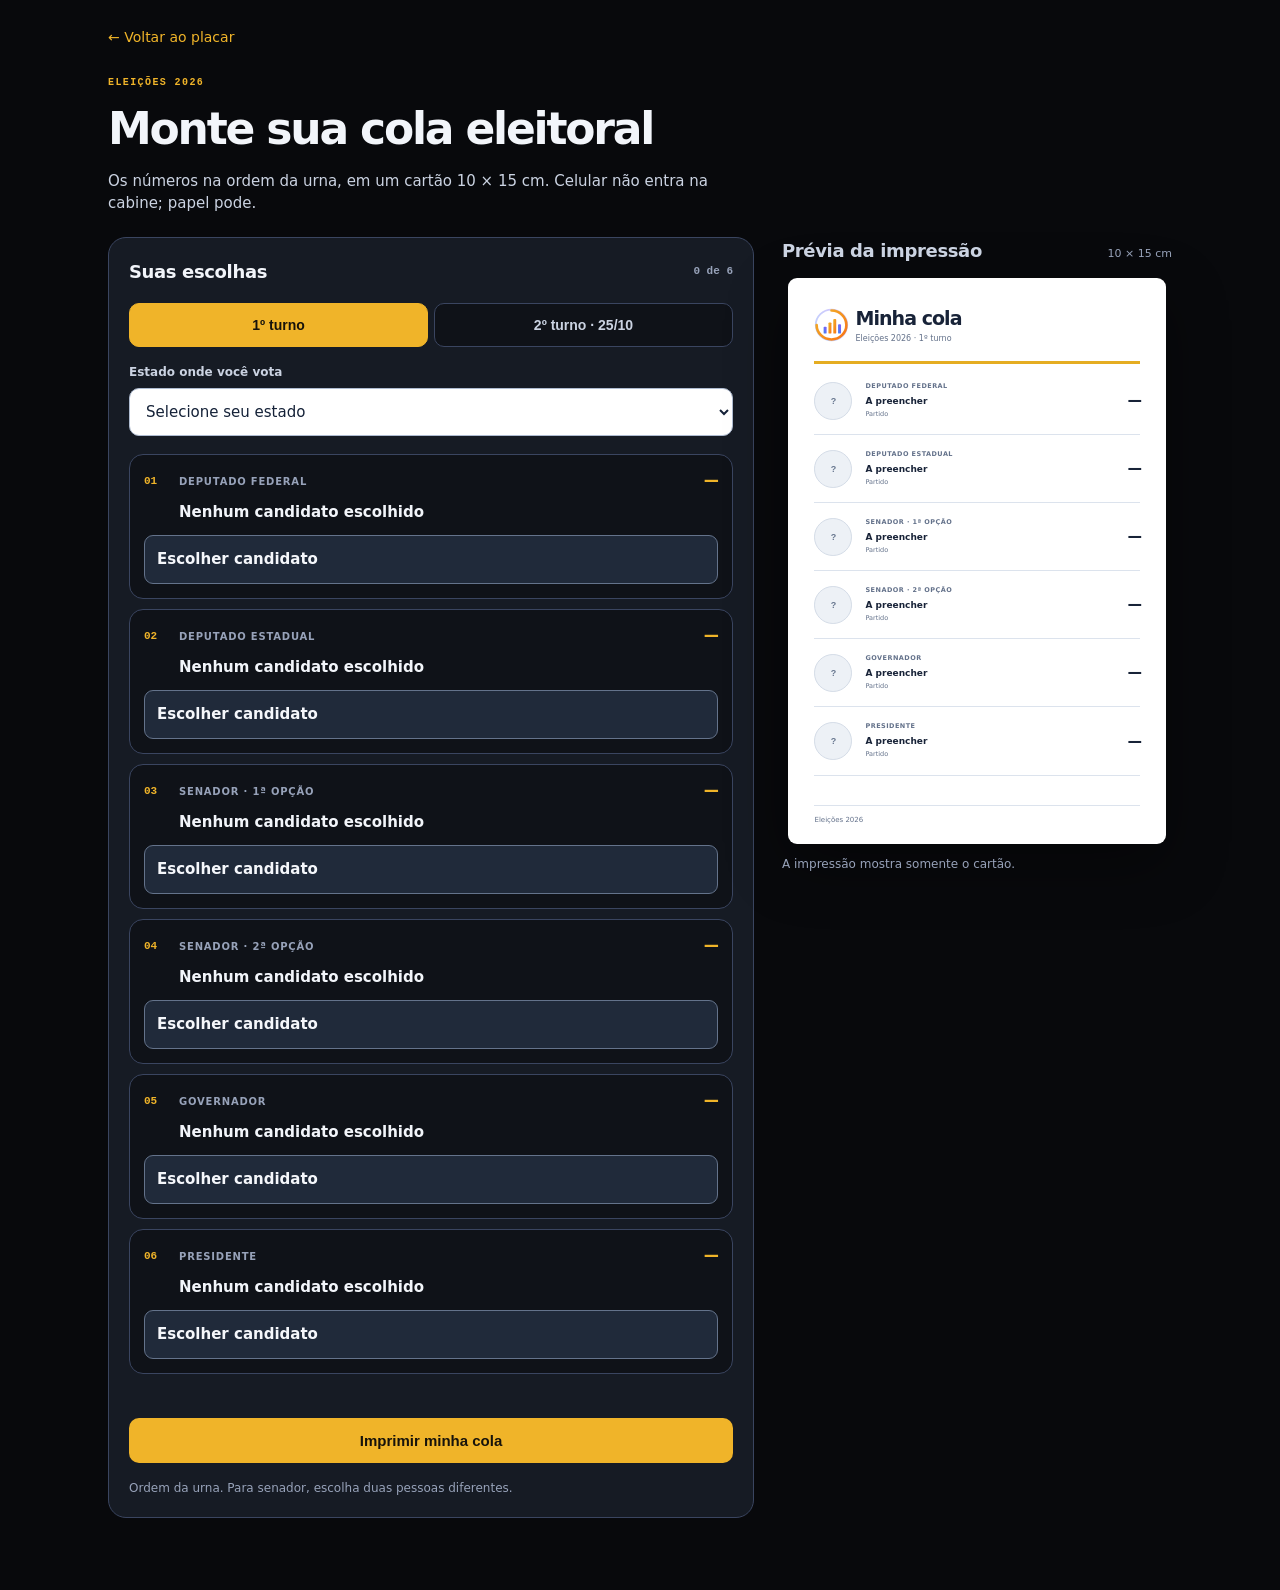
==== commit 4290bcfb: "Resto do site: cola do 2º turno, BU com nomes, Sobre atualizado, textos diretos - /cola: seletor de " ====
--- a/static/cola.html
+++ b/static/cola.html
@@ -1,13 +1,41 @@
 <!doctype html>
 <html lang="pt-BR"><head><meta charset="utf-8"><meta name="viewport" content="width=device-width,initial-scale=1"><title>Minha cola · Apuração 2026</title><link rel="icon" href="/static/favicon.svg" type="image/svg+xml"><link rel="stylesheet" href="/static/app.css"><style>
-:root{--p-ink:#182338;--p-muted:#63718a;--p-line:#dce3ed;--p-gold:#e5ad22}.cola-page{max-width:1100px;margin:auto;padding:26px 18px 72px}.cola-back{color:var(--brand);text-decoration:none;font-size:14px}.cola-header{margin:28px 0 22px}.cola-kicker{font:700 10px 'JetBrains Mono',monospace;letter-spacing:.14em;color:var(--brand);text-transform:uppercase}.cola-header h1{font-size:clamp(28px,7vw,44px);letter-spacing:-.05em;margin:8px 0}.cola-header p{color:var(--fg-2);max-width:650px;line-height:1.5;margin:0}.cola-layout{display:grid;grid-template-columns:minmax(0,1fr) 390px;gap:28px;align-items:start}.cola-editor{background:var(--surface-2);border:1px solid var(--line-2);border-radius:18px;padding:20px}.cola-editor-head{display:flex;justify-content:space-between;align-items:center;margin-bottom:18px}.cola-editor h2,.cola-preview h2{font-size:18px;margin:0}.cola-count{color:var(--muted);font:700 11px 'JetBrains Mono',monospace}.cola-state label{display:block;color:var(--fg-2);font-size:12px;font-weight:700;margin-bottom:7px}.cola-state select{width:100%;box-sizing:border-box}.cola-select{color:#152238!important;background:#fff!important;border:1px solid #aebbd0!important;border-radius:10px;padding:13px 12px;min-height:46px;font:inherit}.cola-select:focus{outline:3px solid rgba(240,180,41,.4);outline-offset:2px}.cola-steps{display:grid;gap:10px;margin-top:18px}.cola-step{border:1px solid var(--line-2);background:var(--surface-1);border-radius:14px;padding:14px;min-height:74px}.cola-step-top{display:flex;align-items:center;gap:10px}.cola-step-n{font:700 11px 'JetBrains Mono',monospace;color:var(--brand);width:25px}.cola-step-title{flex:1;color:var(--muted);font-size:10px;font-weight:800;letter-spacing:.08em;text-transform:uppercase}.cola-step-number{font:900 22px 'JetBrains Mono',monospace;color:var(--brand)}.cola-step-name{color:var(--fg);font-size:15px;font-weight:700;margin:7px 0 0 35px;white-space:nowrap;overflow:hidden;text-overflow:ellipsis}.cola-choose{display:block;width:100%;margin:12px 0 0;background:#202a3a;border:1px solid #64738b;color:#f5f7fb;border-radius:9px;padding:12px;text-align:left;font:inherit;font-weight:700;cursor:pointer}.cola-choose:hover,.cola-choose:focus-visible{background:#2c394d;border-color:var(--brand);outline:0}.cola-search-panel{display:none;margin:12px 0 0 35px}.cola-step.open .cola-search-panel{display:block}.cola-search{width:100%;box-sizing:border-box;color:#142238!important;background:#fff!important;border:1px solid #9eacc1!important;border-radius:9px;padding:12px;font:inherit;min-height:46px}.cola-search::placeholder{color:#586a84;opacity:1}.cola-results{margin-top:7px;max-height:190px;overflow:auto;border:1px solid #aebbd0;border-radius:9px;background:#fff}.cola-result{display:flex;align-items:center;gap:9px;width:100%;padding:11px 10px;border:0;border-bottom:1px solid #e1e6ee;background:#fff;color:#172238;text-align:left;font:inherit;cursor:pointer}.cola-result:last-child{border-bottom:0}.cola-result:hover,.cola-result:focus-visible{background:#edf3f9;outline:0}.cola-result-num{font:900 17px 'JetBrains Mono',monospace;color:#a87300}.cola-result-name{flex:1;min-width:0;font-weight:700;overflow:hidden;text-overflow:ellipsis;white-space:nowrap}.cola-result-party{color:#56677e;font-size:12px}.cola-hint{color:var(--muted);font-size:12px;line-height:1.45;margin:17px 0 0}.cola-print{width:100%;border:0;border-radius:10px;background:var(--brand);color:#17130b;padding:14px;font:800 15px Inter,sans-serif;cursor:pointer;margin-top:18px}.cola-preview{position:sticky;top:22px}.cola-preview-head{display:flex;justify-content:space-between;align-items:baseline;color:var(--fg-2)}.cola-preview-head span{font-size:11px;color:var(--muted)}.cola-paper{width:100mm;height:150mm;box-sizing:border-box;background:#fff;color:var(--p-ink);margin:14px auto 0;border-radius:9px;box-shadow:0 20px 60px #0006;padding:7mm 7mm 5mm;display:flex;flex-direction:column}.cola-paper-head{display:flex;align-items:center;gap:7px;border-bottom:3px solid var(--p-gold);padding-bottom:4mm}.cola-paper-mark{width:9mm;height:9mm}.cola-paper-title{font-size:19px;font-weight:900;letter-spacing:-.05em}.cola-paper-sub{font-size:8px;color:var(--p-muted);margin-top:1px}.cola-paper-list{flex:1;padding-top:1mm}.cola-paper-row{display:grid;grid-template-columns:11mm 1fr auto;gap:2.5mm;align-items:center;border-bottom:1px solid var(--p-line);min-height:18mm;padding:1.5mm 0}.cola-paper-photo{width:10mm;height:10mm;border-radius:50%;object-fit:cover;background:#edf1f6;border:1px solid #d4dce7}.cola-paper-photo.fallback{display:grid;place-items:center;color:#697890;font:800 9px Inter,sans-serif}.cola-paper-info{min-width:0}.cola-paper-cargo{font-size:6.5px;color:var(--p-muted);font-weight:900;letter-spacing:.07em;text-transform:uppercase}.cola-paper-name{font-size:9px;font-weight:800;line-height:1.15;margin-top:1mm;overflow-wrap:anywhere}.cola-paper-party{display:flex;align-items:center;gap:2px;color:var(--p-muted);font-size:6.5px;margin-top:1mm}.cola-paper-party img{width:4mm;height:4mm;object-fit:contain}.cola-paper-number{font:900 21px 'JetBrains Mono',monospace;letter-spacing:-.08em}.cola-paper-foot{border-top:1px solid var(--p-line);padding-top:2.5mm;color:var(--p-muted);font-size:7px}.cola-empty-preview{color:#a1acba;font-size:8px;font-style:italic}.cola-print-note{color:var(--muted);font-size:12px;line-height:1.45;margin:12px 0}.cola-status{min-height:18px;color:#e2b33a;font-size:12px;margin:8px 0 0}@media(max-width:820px){.cola-page{padding:20px 14px 80px}.cola-layout{display:block}.cola-preview{position:static;margin-top:28px}.cola-paper{margin-left:auto;margin-right:auto}.cola-step{padding:15px}.cola-step-name{font-size:14px}.cola-hint{display:none}}@media print{@page{size:A4 portrait;margin:12mm}html,body{background:#fff!important;margin:0!important;padding:0!important}.cola-page{padding:0;margin:0;max-width:none}.cola-back,.cola-header,.cola-editor,.cola-preview-head,.cola-print-note,.cola-status{display:none!important}.cola-layout{display:block}.cola-preview{position:static;margin:0}.cola-paper{margin:0;width:100mm;height:150mm;border:1px solid #d4dce7;border-radius:0;box-shadow:none;-webkit-print-color-adjust:exact;print-color-adjust:exact}}
-</style></head><body><main class="cola-page"><a class="cola-back" href="/">← Voltar ao placar</a><header class="cola-header"><div class="cola-kicker">Apuração 2026 / Ferramenta pessoal</div><h1>Monte sua cola eleitoral</h1><p>Escolha seus candidatos e imprima uma referência compacta para levar com você.</p></header><div class="cola-layout"><section class="cola-editor" aria-label="Montar cola"><div class="cola-editor-head"><h2>Suas escolhas</h2><span id="cola-count" class="cola-count">0 de 6</span></div><div class="cola-state"><label for="cola-uf">Estado onde você vota</label><select id="cola-uf" class="cola-select"><option value="">Selecione seu estado</option></select></div><div id="cola-steps" class="cola-steps"></div><p id="cola-status" class="cola-status" role="status" aria-live="polite"></p><button id="cola-print" class="cola-print" type="button">Imprimir minha cola</button><p class="cola-hint">A ordem segue a urna. Para senador, selecione duas pessoas diferentes.</p></section><section class="cola-preview" aria-label="Prévia de impressão"><div class="cola-preview-head"><h2>Prévia da impressão</h2><span>10 × 15 cm</span></div><div class="cola-paper"><div class="cola-paper-head"><img class="cola-paper-mark" src="/static/logo.svg" alt=""><div><div class="cola-paper-title">Minha cola</div><div class="cola-paper-sub">Eleições 2026</div></div></div><div id="cola-paper-list" class="cola-paper-list"></div><div class="cola-paper-foot">Eleições 2026</div></div><p class="cola-print-note">A impressão mostra somente o cartão.</p></section></div></main><script type="module">
+:root{--p-ink:#182338;--p-muted:#63718a;--p-line:#dce3ed;--p-gold:#e5ad22}.cola-page{max-width:1100px;margin:auto;padding:26px 18px 72px}.cola-back{color:var(--brand);text-decoration:none;font-size:14px}.cola-header{margin:28px 0 22px}.cola-kicker{font:700 10px 'JetBrains Mono',monospace;letter-spacing:.14em;color:var(--brand);text-transform:uppercase}.cola-header h1{font-size:clamp(28px,7vw,44px);letter-spacing:-.05em;margin:8px 0}.cola-header p{color:var(--fg-2);max-width:650px;line-height:1.5;margin:0}.cola-layout{display:grid;grid-template-columns:minmax(0,1fr) 390px;gap:28px;align-items:start}.cola-editor{background:var(--surface-2);border:1px solid var(--line-2);border-radius:18px;padding:20px}.cola-editor-head{display:flex;justify-content:space-between;align-items:center;margin-bottom:18px}.cola-editor h2,.cola-preview h2{font-size:18px;margin:0}.cola-count{color:var(--muted);font:700 11px 'JetBrains Mono',monospace}.cola-state label{display:block;color:var(--fg-2);font-size:12px;font-weight:700;margin-bottom:7px}.cola-state select{width:100%;box-sizing:border-box}.cola-select{color:#152238!important;background:#fff!important;border:1px solid #aebbd0!important;border-radius:10px;padding:13px 12px;min-height:46px;font:inherit}.cola-select:focus{outline:3px solid rgba(240,180,41,.4);outline-offset:2px}.cola-steps{display:grid;gap:10px;margin-top:18px}.cola-step{border:1px solid var(--line-2);background:var(--surface-1);border-radius:14px;padding:14px;min-height:74px}.cola-step-top{display:flex;align-items:center;gap:10px}.cola-step-n{font:700 11px 'JetBrains Mono',monospace;color:var(--brand);width:25px}.cola-step-title{flex:1;color:var(--muted);font-size:10px;font-weight:800;letter-spacing:.08em;text-transform:uppercase}.cola-step-number{font:900 22px 'JetBrains Mono',monospace;color:var(--brand)}.cola-step-name{color:var(--fg);font-size:15px;font-weight:700;margin:7px 0 0 35px;white-space:nowrap;overflow:hidden;text-overflow:ellipsis}.cola-choose{display:block;width:100%;margin:12px 0 0;background:#202a3a;border:1px solid #64738b;color:#f5f7fb;border-radius:9px;padding:12px;text-align:left;font:inherit;font-weight:700;cursor:pointer}.cola-choose:hover,.cola-choose:focus-visible{background:#2c394d;border-color:var(--brand);outline:0}.cola-search-panel{display:none;margin:12px 0 0 35px}.cola-step.open .cola-search-panel{display:block}.cola-search{width:100%;box-sizing:border-box;color:#142238!important;background:#fff!important;border:1px solid #9eacc1!important;border-radius:9px;padding:12px;font:inherit;min-height:46px}.cola-search::placeholder{color:#586a84;opacity:1}.cola-results{margin-top:7px;max-height:190px;overflow:auto;border:1px solid #aebbd0;border-radius:9px;background:#fff}.cola-result{display:flex;align-items:center;gap:9px;width:100%;padding:11px 10px;border:0;border-bottom:1px solid #e1e6ee;background:#fff;color:#172238;text-align:left;font:inherit;cursor:pointer}.cola-result:last-child{border-bottom:0}.cola-result:hover,.cola-result:focus-visible{background:#edf3f9;outline:0}.cola-result-num{font:900 17px 'JetBrains Mono',monospace;color:#a87300}.cola-result-name{flex:1;min-width:0;font-weight:700;overflow:hidden;text-overflow:ellipsis;white-space:nowrap}.cola-result-party{color:#56677e;font-size:12px}.cola-hint{color:var(--muted);font-size:12px;line-height:1.45;margin:17px 0 0}.cola-print{width:100%;border:0;border-radius:10px;background:var(--brand);color:#17130b;padding:14px;font:800 15px Inter,sans-serif;cursor:pointer;margin-top:18px}.cola-preview{position:sticky;top:22px}.cola-preview-head{display:flex;justify-content:space-between;align-items:baseline;color:var(--fg-2)}.cola-preview-head span{font-size:11px;color:var(--muted)}.cola-paper{width:100mm;height:150mm;box-sizing:border-box;background:#fff;color:var(--p-ink);margin:14px auto 0;border-radius:9px;box-shadow:0 20px 60px #0006;padding:7mm 7mm 5mm;display:flex;flex-direction:column}.cola-paper-head{display:flex;align-items:center;gap:7px;border-bottom:3px solid var(--p-gold);padding-bottom:4mm}.cola-paper-mark{width:9mm;height:9mm}.cola-paper-title{font-size:19px;font-weight:900;letter-spacing:-.05em}.cola-paper-sub{font-size:8px;color:var(--p-muted);margin-top:1px}.cola-paper-list{flex:1;padding-top:1mm}.cola-paper-row{display:grid;grid-template-columns:11mm 1fr auto;gap:2.5mm;align-items:center;border-bottom:1px solid var(--p-line);min-height:18mm;padding:1.5mm 0}.cola-paper-photo{width:10mm;height:10mm;border-radius:50%;object-fit:contain;object-position:center;background:#edf1f6;border:1px solid #d4dce7}.cola-paper-photo.fallback{display:grid;place-items:center;color:#697890;font:800 9px Inter,sans-serif;object-fit:initial}.cola-paper-info{min-width:0}.cola-paper-cargo{font-size:6.5px;color:var(--p-muted);font-weight:900;letter-spacing:.07em;text-transform:uppercase}.cola-paper-name{font-size:9px;font-weight:800;line-height:1.15;margin-top:1mm;overflow-wrap:anywhere}.cola-paper-party{display:flex;align-items:center;gap:2px;color:var(--p-muted);font-size:6.5px;margin-top:1mm}.cola-paper-party img{width:4mm;height:4mm;object-fit:contain}.cola-paper-number{font:900 21px 'JetBrains Mono',monospace;letter-spacing:-.08em}.cola-paper-foot{border-top:1px solid var(--p-line);padding-top:2.5mm;color:var(--p-muted);font-size:7px}.cola-status{min-height:18px;color:#e2b33a;font-size:12px;margin:8px 0 0}.cola-print-note{color:var(--muted);font-size:12px;line-height:1.45;margin:12px 0}.cola-turno{display:flex;gap:6px;margin-bottom:16px}.cola-turno button{flex:1;min-height:44px;border-radius:10px;border:1px solid var(--line-2);background:var(--surface-1);color:var(--fg-2);font:700 14px Inter,sans-serif;cursor:pointer}.cola-turno button[aria-pressed="true"]{background:var(--brand);border-color:var(--brand);color:#17130b}.cola-turno button:focus-visible{outline:3px solid rgba(240,180,41,.4);outline-offset:2px}.cola-aviso{color:var(--fg-2);font-size:14px;line-height:1.45;margin:14px 0 0}@media(max-width:820px){.cola-page{padding:20px 14px 80px}.cola-layout{display:block}.cola-preview{position:static;margin-top:28px}.cola-paper{margin-left:auto;margin-right:auto}.cola-step{padding:15px}.cola-step-name{font-size:14px}.cola-hint{display:none}}@media print{@page{size:A4 portrait;margin:12mm}html,body{background:#fff!important;margin:0!important;padding:0!important}.cola-page{padding:0;margin:0;max-width:none}.cola-back,.cola-header,.cola-editor,.cola-preview-head,.cola-turno,.cola-print-note,.cola-status{display:none!important}.cola-layout{display:block}.cola-preview{position:static;margin:0}.cola-paper{margin:0;width:100mm;height:150mm;border:1px solid #d4dce7;border-radius:0;box-shadow:none;-webkit-print-color-adjust:exact;print-color-adjust:exact}}
+</style></head><body><main class="cola-page"><a class="cola-back" href="/">← Voltar ao placar</a><header class="cola-header"><div class="cola-kicker">Eleições 2026</div><h1>Monte sua cola eleitoral</h1><p>Os números na ordem da urna, em um cartão 10 × 15 cm. Celular não entra na cabine; papel pode.</p></header><div class="cola-layout"><section class="cola-editor" aria-label="Montar cola"><div class="cola-editor-head"><h2>Suas escolhas</h2><span id="cola-count" class="cola-count"></span></div><div class="cola-turno" role="group" aria-label="Turno"><button type="button" data-turno="1">1º turno</button><button type="button" data-turno="2">2º turno · 25/10</button></div><div class="cola-state"><label for="cola-uf">Estado onde você vota</label><select id="cola-uf" class="cola-select"><option value="">Selecione seu estado</option></select></div><div id="cola-steps" class="cola-steps"></div><p id="cola-status" class="cola-status" role="status" aria-live="polite"></p><button id="cola-print" class="cola-print" type="button">Imprimir minha cola</button><p class="cola-hint" id="cola-hint"></p></section><section class="cola-preview" aria-label="Prévia de impressão"><div class="cola-preview-head"><h2>Prévia da impressão</h2><span>10 × 15 cm</span></div><div class="cola-paper"><div class="cola-paper-head"><img class="cola-paper-mark" src="/static/logo.svg" alt=""><div><div class="cola-paper-title">Minha cola</div><div class="cola-paper-sub" id="cola-paper-sub">Eleições 2026</div></div></div><div id="cola-paper-list" class="cola-paper-list"></div><div class="cola-paper-foot" id="cola-paper-foot">Eleições 2026</div></div><p class="cola-print-note">A impressão mostra somente o cartão.</p></section></div></main><script type="module">
 import {siglaDoPartido} from '/static/partidos.js';
-const slots=[['Deputado federal',6],['Deputado estadual',7],['Senador · 1ª opção',5],['Senador · 2ª opção',5],['Governador',3],['Presidente',1]];const ufs='AC AL AP AM BA CE DF ES GO MA MT MS MG PA PB PR PE PI RJ RN RS RO RR SC SP SE TO'.split(' ');const uf=document.querySelector('#cola-uf'),steps=document.querySelector('#cola-steps'),paper=document.querySelector('#cola-paper-list'),status=document.querySelector('#cola-status'),count=document.querySelector('#cola-count');const chosen=Array(slots.length).fill(null),catalogs=new Map();ufs.forEach(x=>uf.add(new Option(x,x)));const el=(tag,txt='',cls='')=>{const n=document.createElement(tag);n.textContent=txt;n.className=cls;return n};const initials=n=>(n||'?').split(/\s+/).filter(Boolean).slice(0,2).map(x=>x[0]).join('').toUpperCase();const photo=c=>c?.foto||c?.foto_url||'';const partyLogo=c=>c?.partido?`/static/partidos/${c.partido}.svg`:'';
-function render(){steps.replaceChildren();paper.replaceChildren();count.textContent=`${chosen.filter(Boolean).length} de 6`;slots.forEach(([label,cargo],i)=>{const c=chosen[i],step=el('article','','cola-step'),top=el('div','','cola-step-top');top.append(el('span',String(i+1).padStart(2,'0'),'cola-step-n'),el('span',label,'cola-step-title'),el('strong',c?String(c.numero):'—','cola-step-number'));step.append(top,el('div',c?.nome_urna||'Nenhum candidato escolhido','cola-step-name'));const choose=el('button',c?'Trocar candidato':'Escolher candidato','cola-choose');choose.type='button';choose.addEventListener('click',()=>{if(c){chosen[i]=null;render()}else{document.querySelectorAll('.cola-step.open').forEach(x=>x.classList.remove('open'));step.classList.add('open');step.querySelector('input')?.focus()}});step.append(choose);if(!c){const panel=el('div','','cola-search-panel'),input=document.createElement('input');input.className='cola-search';input.type='search';input.placeholder=uf.value?'Digite nome ou número':'Selecione primeiro o estado';input.disabled=!uf.value;input.setAttribute('aria-label','Pesquisar '+label);const results=el('div','','cola-results');results.hidden=true;input.addEventListener('input',()=>search(input,results,cargo,i));panel.append(input,results);step.append(panel)}steps.append(step);renderPaperRow(c,label)})}
+// Ordem da urna em cada turno. No 2º turno só há Presidente e, em algumas
+// UFs, Governador (as que não decidiram no 1º turno).
+const SLOTS={1:[['Deputado federal',6],['Deputado estadual',7],['Senador · 1ª opção',5],['Senador · 2ª opção',5],['Governador',3],['Presidente',1]],2:[['Governador',3],['Presidente',1]]};
+const DATA_2T=new Date('2026-10-25T17:00:00-03:00');
+const ufs='AC AL AP AM BA CE DF GO ES MA MT MS MG PA PB PR PE PI RJ RN RS RO RR SC SP SE TO'.split(' ');
+const uf=document.querySelector('#cola-uf'),steps=document.querySelector('#cola-steps'),paper=document.querySelector('#cola-paper-list'),status=document.querySelector('#cola-status'),count=document.querySelector('#cola-count'),hint=document.querySelector('#cola-hint');
+let turno=Date.now()<DATA_2T.getTime()?2:1,ufsGov2T=null,slots=[],chosen=[];const catalogs=new Map();
+ufs.forEach(x=>uf.add(new Option(x,x)));
+const el=(tag,txt='',cls='')=>{const n=document.createElement(tag);n.textContent=txt;n.className=cls;return n};
+const initials=n=>(n||'?').split(/\s+/).filter(Boolean).slice(0,2).map(x=>x[0]).join('').toUpperCase();
+const photo=c=>c?.foto||c?.foto_url||'';const partyLogo=c=>c?.partido?`/static/partidos/${c.partido}.svg`:'';
+function montarSlots(){slots=SLOTS[turno].filter(([,cargo])=>!(turno===2&&cargo===3&&uf.value&&ufsGov2T&&!ufsGov2T.includes(uf.value)));chosen=Array(slots.length).fill(null)}
+function render(){steps.replaceChildren();paper.replaceChildren();
+  document.querySelectorAll('.cola-turno button').forEach(b=>b.setAttribute('aria-pressed',String(Number(b.dataset.turno)===turno)));
+  count.textContent=`${chosen.filter(Boolean).length} de ${slots.length}`;
+  const semGov=turno===2&&slots.length===1&&uf.value;
+  hint.textContent=turno===2?(semGov?'':'Na urna, governador vem antes de presidente.'):'Ordem da urna. Para senador, escolha duas pessoas diferentes.';
+  if(semGov)steps.append(el('p',`${uf.value} decidiu o governo no 1º turno — no dia 25 você vota só para presidente.`,'cola-aviso'));
+  document.querySelector('#cola-paper-sub').textContent=turno===2?'Eleições 2026 · 2º turno':'Eleições 2026 · 1º turno';
+  document.querySelector('#cola-paper-foot').textContent=turno===2?'Domingo, 25 de outubro · 8h às 17h':'Eleições 2026';
+  slots.forEach(([label,cargo],i)=>{const c=chosen[i],step=el('article','','cola-step'),top=el('div','','cola-step-top');top.append(el('span',String(i+1).padStart(2,'0'),'cola-step-n'),el('span',label,'cola-step-title'),el('strong',c?String(c.numero):'—','cola-step-number'));step.append(top,el('div',c?.nome_urna||'Nenhum candidato escolhido','cola-step-name'));
+    const choose=el('button',c?'Trocar candidato':'Escolher candidato','cola-choose');choose.type='button';
+    choose.addEventListener('click',()=>{if(c){chosen[i]=null;render()}else{document.querySelectorAll('.cola-step.open').forEach(x=>x.classList.remove('open'));step.classList.add('open');const inp=step.querySelector('input');if(inp){inp.focus();if(turno===2)search(inp,step.querySelector('.cola-results'),cargo,i)}}});
+    step.append(choose);
+    if(!c){const panel=el('div','','cola-search-panel'),input=document.createElement('input');input.className='cola-search';input.type='search';const precisaUf=cargo!==1&&!uf.value;input.placeholder=precisaUf?'Selecione primeiro o estado':'Digite nome ou número';input.disabled=precisaUf;input.setAttribute('aria-label','Pesquisar '+label);const results=el('div','','cola-results');results.hidden=true;input.addEventListener('input',()=>search(input,results,cargo,i));panel.append(input,results);step.append(panel)}
+    steps.append(step);renderPaperRow(c,label)})}
 function renderPaperRow(c,label){const row=el('div','','cola-paper-row'),src=photo(c);if(src){const img=document.createElement('img');img.className='cola-paper-photo';img.src=src;img.alt='';img.referrerPolicy='no-referrer';img.onerror=()=>{img.remove();row.insertBefore(fallbackPhoto(c),row.firstChild)};row.append(img)}else row.append(fallbackPhoto(c));const info=el('div','','cola-paper-info'),party=el('div','','cola-paper-party'),pl=partyLogo(c);if(pl){const img=document.createElement('img');img.src=pl;img.alt='';img.onerror=()=>img.remove();party.append(img)}party.append(document.createTextNode(c?(siglaDoPartido(Number(c.partido))||''):'Partido'));info.append(el('div',label,'cola-paper-cargo'),el('div',c?.nome_urna||'A preencher','cola-paper-name'),party);row.append(info,el('div',c?String(c.numero):'—','cola-paper-number'));paper.append(row)}
-function fallbackPhoto(c){const d=el('div',initials(c?.nome_urna),'cola-paper-photo fallback');return d}
-async function catalog(cargo){const key=`${cargo}:${uf.value}`;if(!catalogs.has(key)){const r=await fetch(`/api/candidatos?cargo=${cargo}${cargo===1?'':'&uf='+encodeURIComponent(uf.value)}`);if(!r.ok)throw Error();const d=await r.json();if(!Array.isArray(d))throw Error();catalogs.set(key,d)}return catalogs.get(key)}
-async function search(input,results,cargo,i){const q=input.value.trim().toLocaleLowerCase('pt-BR');results.replaceChildren();results.hidden=!q;if(!q)return;try{const list=await catalog(cargo),matches=list.filter(c=>(c.nome_urna||'').toLocaleLowerCase('pt-BR').includes(q)||String(c.numero||'').includes(q)).slice(0,25);if(!matches.length){results.append(el('div','Nenhum candidato encontrado.','cola-result'));return}matches.forEach(c=>{const b=el('button','','cola-result');b.type='button';b.append(el('b',String(c.numero),'cola-result-num'),el('span',c.nome_urna||'','cola-result-name'),el('span',siglaDoPartido(Number(c.partido))||'','cola-result-party'));b.addEventListener('click',()=>{if(cargo===5&&chosen.some((x,j)=>j!==i&&x?.sq_candidato===c.sq_candidato)){status.textContent='Escolha pessoas diferentes para senador.';return}chosen[i]=c;status.textContent='';render()});results.append(b)})}catch(e){status.textContent='Não foi possível carregar candidatos.'}}
-uf.addEventListener('change',()=>{chosen.fill(null);catalogs.clear();status.textContent='';render()});document.querySelector('#cola-print').addEventListener('click',()=>window.print());render();
+function fallbackPhoto(c){return el('div',initials(c?.nome_urna),'cola-paper-photo fallback')}
+async function catalog(cargo){const key=`${turno}:${cargo}:${cargo===1?'BR':uf.value}`;if(!catalogs.has(key)){const r=await fetch(`/api/candidatos?cargo=${cargo}${cargo===1?'':'&uf='+encodeURIComponent(uf.value)}${turno===2?'&turno=2':''}`);if(!r.ok)throw Error();const d=await r.json();if(!Array.isArray(d))throw Error();catalogs.set(key,d)}return catalogs.get(key)}
+async function search(input,results,cargo,i){const q=input.value.trim().toLocaleLowerCase('pt-BR');results.replaceChildren();results.hidden=!q&&turno!==2;if(!q&&turno!==2)return;try{const list=await catalog(cargo),matches=list.filter(c=>!q||(c.nome_urna||'').toLocaleLowerCase('pt-BR').includes(q)||String(c.numero||'').includes(q)).slice(0,25);results.hidden=false;if(!matches.length){results.append(el('div',turno===2&&!q?'Candidatos do 2º turno ainda não publicados.':'Nenhum candidato encontrado.','cola-result'));return}matches.forEach(c=>{const b=el('button','','cola-result');b.type='button';b.append(el('b',String(c.numero),'cola-result-num'),el('span',c.nome_urna||'','cola-result-name'),el('span',siglaDoPartido(Number(c.partido))||'','cola-result-party'));b.addEventListener('click',()=>{if(cargo===5&&chosen.some((x,j)=>j!==i&&x?.sq_candidato===c.sq_candidato)){status.textContent='Escolha pessoas diferentes para senador.';return}chosen[i]=c;status.textContent='';render()});results.append(b)})}catch(e){status.textContent='Não foi possível carregar candidatos.'}}
+uf.addEventListener('change',()=>{catalogs.clear();status.textContent='';montarSlots();render()});
+document.querySelectorAll('.cola-turno button').forEach(b=>b.addEventListener('click',()=>{const t=Number(b.dataset.turno);if(t===turno)return;turno=t;status.textContent='';montarSlots();render()}));
+document.querySelector('#cola-print').addEventListener('click',()=>window.print());
+fetch('/api/segundo-turno/ufs-governador').then(r=>r.ok?r.json():null).then(d=>{if(Array.isArray(d)&&d.length){ufsGov2T=d;if(turno===2&&uf.value&&!d.includes(uf.value)){montarSlots();render()}}}).catch(()=>{});
+montarSlots();render();
 </script></body></html>
--- a/static/app.css
+++ b/static/app.css
@@ -103,6 +103,65 @@
   content: ""; position: absolute; left: 16px; right: 16px; bottom: -1px;
   height: 2px; background: var(--brand); border-radius: 1px 1px 0 0;
 }
+/* CTA destacado na navegação (ex.: "Minha cola") — vira pill dourada
+   que o olho pega imediatamente, sem gritar como botão primário. */
+.d-topnav-link.d-topnav-cta {
+  color: var(--brand); background: rgba(240,180,41,.08);
+  border: 1px solid rgba(240,180,41,.3);
+  border-radius: 999px; padding: 8px 14px; margin-left: 8px;
+}
+.d-topnav-link.d-topnav-cta:hover {
+  background: rgba(240,180,41,.18); border-color: rgba(240,180,41,.5);
+}
+.d-topnav-link.d-topnav-cta::after { display: none !important; }
+
+/* Mobile: botão da cola ao lado do sino, com cor brand pra destacar */
+.m-icon-btn.m-icon-cta { color: var(--brand); }
+.m-icon-btn.m-icon-cta svg { stroke-width: 2.2; }
+
+/* .m-labeled e .m-dot movidos pra dentro do media query mobile mais abaixo
+   pra garantir especificidade acima de .m-icon-btn { width: 40px; ... } */
+
+/* Screen-reader only */
+.sr-only { position: absolute; width: 1px; height: 1px; padding: 0; margin: -1px;
+  overflow: hidden; clip: rect(0,0,0,0); white-space: nowrap; border: 0; }
+
+/* Utilitário genérico de ocultação (usado por esconderColaSeFechado etc.) */
+.oculto { display: none !important; }
+
+/* ============ CTA strip (BU + Cola) ============
+   Duas chamadas de ação super visíveis no topo da página principal,
+   pros links que antes só apareciam escondidos no rodapé/header.  */
+.cta-strip {
+  display: grid; grid-template-columns: 1fr 1fr; gap: 10px;
+  margin: 0 0 18px;
+}
+.cta-pill {
+  display: flex; align-items: center; gap: 12px;
+  padding: 14px 16px; border-radius: 12px;
+  background: rgba(255,255,255,.04);
+  border: 1px solid rgba(255,255,255,.08);
+  color: #e6edf3; text-decoration: none;
+  transition: background .15s, border-color .15s, transform .1s;
+}
+.cta-pill:hover { background: rgba(255,255,255,.07); border-color: rgba(240,180,41,.3); }
+.cta-pill:active { transform: scale(.985); }
+.cta-pill .cta-ico { color: var(--brand, #f0b429); flex-shrink: 0; }
+.cta-pill .cta-txt { display: flex; flex-direction: column; gap: 2px; flex: 1; min-width: 0; }
+.cta-pill .cta-txt b { font-size: 14px; font-weight: 700;
+  white-space: nowrap; overflow: hidden; text-overflow: ellipsis; }
+.cta-pill .cta-sub { font-size: 11px; color: var(--muted, #94a3b8); font-weight: 500;
+  white-space: nowrap; overflow: hidden; text-overflow: ellipsis; }
+.cta-pill .cta-arrow { color: var(--muted, #94a3b8); font-weight: 700; flex-shrink: 0; }
+.cta-pill.cta-brand {
+  background: linear-gradient(135deg, rgba(240,180,41,.14), rgba(240,180,41,.06));
+  border-color: rgba(240,180,41,.3);
+}
+.cta-pill.cta-brand .cta-arrow { color: var(--brand, #f0b429); }
+@media (max-width: 640px) {
+  .cta-strip { grid-template-columns: 1fr; gap: 8px; margin-bottom: 14px; }
+  .cta-pill { padding: 12px 14px; }
+}
 
 /* ============ Hero ============ */
 .hero {
@@ -114,15 +173,49 @@
   transition: box-shadow .2s, padding .2s;
 }
 .hero.scrolled { box-shadow: 0 8px 32px rgba(0,0,0,.5); }
-/* Ao rolar (todos os tamanhos), esconde o painel de stats — só barra fica */
+/* Ao rolar: mantém o % apurado visível (stat-hero compacto) mas esconde
+   os stats secundários (comparecimento, abstenções, etc.) pra ficar enxuto. */
 .hero .stats {
-  transition: max-height .25s, opacity .2s, padding .2s;
-  max-height: 400px; overflow: hidden;
-}
-.hero.scrolled { padding-top: 10px; }
+  transition: padding .25s;
+}
+.hero .stat-secundarias {
+  transition: max-height .25s, opacity .2s, margin .2s;
+  max-height: 300px; overflow: hidden;
+}
+.hero.scrolled { padding-top: 4px; }
+.hero.scrolled .stat-secundarias {
+  max-height: 0; opacity: 0; margin: 0;
+}
+/* Scrolled: a "stats" vira uma barra FINA horizontal com só o %+barra,
+   não um painel. Fica em ~36px de altura total — resto do viewport
+   livre pra lista. */
 .hero.scrolled .stats {
-  max-height: 0; opacity: 0; padding-top: 0; padding-bottom: 0;
-}
+  padding: 2px 36px 8px;
+  gap: 0;
+  grid-template-columns: 1fr;
+}
+.hero.scrolled .stat-hero {
+  padding: 6px 14px;
+  display: flex; flex-direction: row; align-items: center; gap: 14px;
+  border-radius: 10px;
+}
+.hero.scrolled .stat-hero .stat-label {
+  font-size: 10px; margin: 0; white-space: nowrap; flex-shrink: 0;
+  opacity: 0.75;
+}
+.hero.scrolled .stat-hero .stat-value {
+  font-size: 20px; margin: 0; letter-spacing: -0.02em;
+  flex-shrink: 0; min-width: 72px;
+}
+.hero.scrolled .stat-hero .stat-progress {
+  flex: 1; margin: 0; height: 6px; border-radius: 3px;
+}
+.hero.scrolled .stat-hero .stat-sub { display: none; }
+/* Nav (brand + filtros) também encolhe pra deixar a barra fina mais em evidência */
+.hero.scrolled .nav { padding-top: 8px; padding-bottom: 8px; }
+.hero.scrolled .brand-sub { display: none; }
+.hero.scrolled .brand-title { font-size: 16px; }
+.hero.scrolled .logo { width: 32px !important; height: 32px !important; }
 .hero-bg {
   position: absolute; inset: 0; opacity: 0.4;
   background: url("data:image/svg+xml;utf8,<svg xmlns='http://www.w3.org/2000/svg' width='40' height='40'><circle cx='1' cy='1' r='1' fill='%23303a4d'/></svg>");
@@ -147,6 +240,54 @@
   background-clip: text; color: transparent;
 }
 .brand-sub { font-size: 12px; color: var(--muted); letter-spacing: 0.5px; text-transform: uppercase; }
+
+/* Toggle 1T / 2T no header. Segmented control compacto, visualmente
+   secundário ao brand mas visível pra qualquer usuário trocar sem
+   ter que mexer em URL. */
+.turno-toggle {
+  display: inline-flex;
+  background: rgba(255,255,255,.04);
+  border: 1px solid var(--line);
+  border-radius: 999px;
+  padding: 3px;
+  gap: 2px;
+  margin-left: 14px;
+}
+.turno-btn {
+  background: transparent;
+  color: var(--muted);
+  border: none;
+  padding: 6px 14px;
+  border-radius: 999px;
+  font-size: 12px;
+  font-weight: 700;
+  letter-spacing: .3px;
+  cursor: pointer;
+  transition: background var(--dur-fast), color var(--dur-fast);
+}
+.turno-btn:hover { color: var(--fg); }
+.turno-btn[aria-pressed="true"] {
+  background: var(--brand);
+  color: #17130b;
+}
+@media (max-width: 768px) {
+  .turno-toggle { margin-left: 0; order: 10; }
+  .turno-btn { padding: 8px 14px; font-size: 13px; min-height: 36px; }
+  /* Esconde a versão desktop no mobile (está dentro do .nav escondido),
+     mostra a versão específica do mobile (dentro do m-chips zone). */
+  .turno-toggle-desktop { display: none !important; }
+  .turno-toggle-mobile {
+    display: inline-flex !important;
+    margin: 10px 12px 0;
+    align-self: flex-start;
+  }
+}
+/* Desktop: esconde a versão mobile */
+@media (min-width: 769px) {
+  .turno-toggle-mobile { display: none !important; }
+}
+body.is-tv .turno-toggle { margin-left: 10px; padding: 2px; }
+body.is-tv .turno-btn { font-size: 11px; padding: 4px 12px; }
 
 .filtros { display: flex; gap: 10px; align-items: flex-end; flex-wrap: wrap; }
 .filtro-grupo { display: flex; flex-direction: column; gap: 4px; }
@@ -215,21 +356,21 @@
 .stat-hero {
   background: linear-gradient(160deg, rgba(240,180,41,.14), rgba(240,180,41,.04));
   border-color: rgba(240,180,41,.25);
-  padding: 20px 24px;
+  padding: 14px 20px;
   display: flex; flex-direction: column; justify-content: center;
 }
 .stat-hero .stat-value {
-  font-size: 56px; margin-top: 8px; letter-spacing: -0.045em;
+  font-size: 44px; margin-top: 4px; letter-spacing: -0.045em;
   background: var(--grad-a); -webkit-background-clip: text; background-clip: text;
   color: transparent;
 }
-.stat-hero .stat-progress { height: 8px; margin-top: 12px; border-radius: 4px; }
-.stat-hero .stat-sub { font-size: 13px; margin-top: 10px; }
+.stat-hero .stat-progress { height: 8px; margin-top: 8px; border-radius: 4px; }
+.stat-hero .stat-sub { font-size: 13px; margin-top: 6px; }
 /* Grid interno das secundárias */
 .stat-secundarias {
   display: grid; grid-template-columns: repeat(4, 1fr); gap: 12px;
 }
-.stat-mini { padding: 14px 16px; }
+.stat-mini { padding: 12px 16px; }
 .stat-mini .stat-value { font-size: 20px; margin-top: 4px; }
 .stat-mini .stat-sub { font-size: 11px; }
 .stat-progress {
@@ -303,11 +444,178 @@
   grid-template-columns: repeat(auto-fill, minmax(320px, 1fr));
   gap: 14px;
 }
+
+/* ============ Paginador da lista ============
+   Só aparece pra listas > 20 (Dep Est, Dep Fed de UFs grandes).
+   Compacto, visual secundário aos cards. */
+.paginador {
+  display: flex;
+  flex-wrap: wrap;
+  gap: 8px;
+  align-items: center;
+  justify-content: center;
+  margin: 20px 0 10px;
+  padding: 12px 16px;
+  background: var(--surface-2);
+  border: 1px solid var(--line);
+  border-radius: var(--radius);
+}
+.pag-nums {
+  display: inline-flex;
+  gap: 4px;
+  align-items: center;
+}
+.pag-btn {
+  display: inline-flex;
+  align-items: center;
+  justify-content: center;
+  min-width: 36px;
+  height: 36px;
+  padding: 0 10px;
+  background: transparent;
+  color: var(--fg);
+  border: 1px solid var(--line-2);
+  border-radius: 8px;
+  font-size: 13px;
+  font-weight: 600;
+  cursor: pointer;
+  transition: background var(--dur-fast), border-color var(--dur-fast),
+              color var(--dur-fast);
+}
+.pag-btn:hover:not(.pag-off):not(.pag-atual) {
+  background: rgba(255,255,255,.04);
+  border-color: var(--muted);
+}
+.pag-btn.pag-atual {
+  background: var(--brand);
+  color: #17130b;
+  border-color: var(--brand);
+  cursor: default;
+}
+.pag-btn.pag-off {
+  color: var(--muted);
+  opacity: 0.4;
+  cursor: not-allowed;
+}
+.pag-ellipsis {
+  padding: 0 4px;
+  color: var(--muted);
+  user-select: none;
+}
+
+/* ============ Error state ============ */
+.error-state {
+  padding: 32px 20px;
+  text-align: center;
+  background: rgba(239, 68, 68, 0.04);
+  border: 1px solid rgba(239, 68, 68, 0.2);
+  border-radius: var(--radius);
+}
+.error-state .empty-ico {
+  color: var(--danger);
+  margin-bottom: 12px;
+}
+.error-state h3 {
+  color: var(--fg);
+  margin: 0 0 8px;
+}
+.error-state p {
+  color: var(--muted);
+  max-width: 420px;
+  margin: 0 auto 20px;
+  font-size: 14px;
+  line-height: 1.5;
+}
+.error-retry {
+  min-height: 44px;
+  padding: 10px 24px;
+}
+
+/* ============ Prefers-reduced-motion refinamento ============
+   Antes só matava animações. Agora adiciona crossfade suave (opacity)
+   que respeita o standard mas mantém feedback visual de mudança. */
+@media (prefers-reduced-motion: reduce) {
+  *, *::before, *::after {
+    animation-duration: 0.01ms !important;
+    animation-iteration-count: 1 !important;
+    transition-duration: 0.01ms !important;
+    scroll-behavior: auto !important;
+  }
+  /* Mas crossfade de aparição ainda rola: 150ms suave, não jarring */
+  .anim-in-up,
+  .toast,
+  .empty-state {
+    animation: fade-in 150ms ease-out !important;
+    opacity: 1;
+  }
+  @keyframes fade-in {
+    from { opacity: 0; }
+    to { opacity: 1; }
+  }
+}
+
+/* ============ A11Y: foco visível em TODOS os elementos interativos ============
+   Apple HIG + WCAG 2.4.7: focus visível é obrigatório pra keyboard nav.
+   Antes só alguns elementos tinham outline, outros ficavam invisíveis
+   ao tabular. Agora padrão consistente em tudo que foca. */
+:focus-visible {
+  outline: 2px solid var(--brand);
+  outline-offset: 2px;
+  border-radius: 4px;
+}
+button:focus-visible,
+a:focus-visible,
+input:focus-visible,
+select:focus-visible,
+.candidato:focus-visible {
+  outline: 2px solid var(--brand);
+  outline-offset: 2px;
+}
+
+/* ============ Touch targets: WCAG 2.5.5 recomenda min 44x44 ============
+   Antes vários botões ficavam 24-32px (bolinha, chip arrow). Agora
+   todos clicáveis atingem o mínimo via min-height/width ou padding
+   que soma 44px no total do hitbox. */
+@media (hover: none) and (pointer: coarse) {
+  button, [role="button"], a.btn-ghost, a.btn-primary,
+  .m-chip, .m-nav-item, .cand-acao, .pag-btn {
+    min-height: 44px;
+    min-width: 44px;
+  }
+  /* Permite bolinha pequena mas com área clicável maior via before */
+  .cand-check-vazio {
+    position: relative;
+  }
+  .cand-check-vazio::before {
+    content: "";
+    position: absolute;
+    inset: -8px;  /* expande hitbox invisível pra 44x44 total */
+  }
+}
+.pag-info {
+  width: 100%;
+  text-align: center;
+  font-size: 11px;
+  color: var(--muted);
+  margin-top: 4px;
+}
+.pag-info b {
+  color: var(--fg);
+  font-weight: 700;
+}
+@media (max-width: 640px) {
+  .paginador { padding: 10px; gap: 6px; }
+  .pag-btn { min-width: 32px; height: 32px; font-size: 12px; padding: 0 8px; }
+}
+body.is-tv .paginador { padding: 10px 14px; margin: 12px 0; }
+body.is-tv .pag-btn { min-width: 32px; height: 32px; font-size: 12px; }
 .candidato {
   --card-glow: transparent;
+  --cor-partido: #475569;  /* fallback cinza quando partido não resolvido */
   position: relative;
   background: linear-gradient(180deg, var(--surface-2), var(--surface-1));
   border: 1px solid var(--line);
+  border-left: 4px solid var(--cor-partido);
   border-radius: var(--radius);
   padding: 14px 16px;
   cursor: pointer;
@@ -317,6 +625,22 @@
               background var(--dur-fast);
   display: flex; flex-direction: column; gap: 12px;
   overflow: hidden;
+  /* PERF: isolar reflow/paint do card. Mudar vote-count num card não
+     recalcula layout dos vizinhos. `contain: content` = layout + paint
+     + style + size (quando possível). */
+  contain: content;
+  /* PERF: browser pode pular rendering de cards fora da viewport e
+     renderizá-los quando entram em visualização — comportamento
+     automático de virtualização. Preserva animações pq o card renderiza
+     normalmente quando visível. contain-intrinsic-size reserva espaço
+     pra evitar jump no scroll. */
+  content-visibility: auto;
+  contain-intrinsic-size: auto 180px;
+}
+/* Barra de votos usa cor do partido em vez do gradiente dourado padrão
+   — assim o visual do card bate com a cor que pinta o UF no mapa. */
+.candidato .cand-barra > div {
+  background: var(--cor-partido) !important;
 }
 .candidato::before {
   content: ""; position: absolute; inset: 0;
@@ -341,12 +665,26 @@
 /* Bloco 1: topo — foto + info + check */
 .cand-topo { display: flex; gap: 12px; align-items: flex-start; }
 .cand-check-vazio {
-  width: 24px; height: 24px; border-radius: 50%;
+  width: 28px; height: 28px; border-radius: 50%;
   border: 2px solid var(--line-2);
+  background: transparent;
   flex-shrink: 0;
-  transition: border-color var(--dur-fast), background var(--dur-fast);
+  cursor: pointer;
+  padding: 0;
+  transition: border-color var(--dur-fast), background var(--dur-fast),
+              transform var(--dur-fast);
+  position: relative;
 }
 .candidato:hover .cand-check-vazio { border-color: var(--muted); }
+.cand-check-vazio:hover {
+  border-color: var(--brand) !important;
+  transform: scale(1.1);
+}
+.cand-check-vazio:active { transform: scale(0.95); }
+.cand-check-vazio:focus-visible {
+  outline: 2px solid var(--brand);
+  outline-offset: 2px;
+}
 .candidato.selecionado .cand-check-vazio {
   background: var(--brand); border-color: var(--brand);
   position: relative;
@@ -393,19 +731,133 @@
   font-size: 11px; color: var(--muted); letter-spacing: 0.4px;
 }
 
-/* Bloco 2: métricas */
-.cand-metricas { display: flex; flex-direction: column; gap: 6px; }
-.cand-votos {
-  font-size: 22px; font-weight: 800; letter-spacing: -0.02em;
-  line-height: 1.1;
-  font-variant-numeric: tabular-nums; color: var(--fg);
-}
-.cand-linha-inf { display: flex; gap: 8px; align-items: baseline; min-height: 16px; }
+/* Bloco 2: métricas — HIERARQUIA CORRETA: % é o KPI principal da
+   eleição (quem está ganhando, por quanto), votos é apoio. Antes votos
+   dominava (22px bold) e % ficava 12px discreto; agora INVERTIDO. */
+.cand-metricas { display: flex; flex-direction: column; gap: 4px; }
 .cand-pct {
   font-family: 'JetBrains Mono', monospace;
-  font-size: 12px; color: var(--fg-2);
-  white-space: nowrap;
-}
+  font-size: 30px;
+  font-weight: 800;
+  letter-spacing: -0.02em;
+  line-height: 1.05;
+  color: var(--cor-partido-txt, var(--cor-partido));
+  font-variant-numeric: tabular-nums;
+  min-width: 0;
+  overflow-wrap: anywhere;
+}
+/* "dos válidos" não deve brigar com o número — vira subtítulo discreto */
+.cand-pct-sub {
+  font-size: 0.4em;
+  font-weight: 500;
+  color: var(--muted);
+  letter-spacing: 0.4px;
+  margin-left: 2px;
+  vertical-align: 0.3em;
+}
+.cand-votos {
+  font-size: 13px;
+  font-weight: 600;
+  color: var(--muted);
+  letter-spacing: 0.2px;
+  line-height: 1.2;
+  font-variant-numeric: tabular-nums;
+}
+.cand-linha-inf {
+  display: flex; gap: 8px; align-items: baseline; min-height: 14px;
+  flex-wrap: wrap;
+}
+/* Projeção ao final da apuração — discreta, não compete com o número real.
+   Some automaticamente ao chegar 100% (controlado em JS). */
+.cand-proj {
+  opacity: 0.55;
+  font-size: 11px;
+  font-weight: 500;
+  margin-left: 2px;
+  cursor: help;
+}
+
+/* ============ Gráfico único da home (evolução ao vivo) ============ */
+.home-graf-secao { margin: 24px 0; }
+.home-graf-wrap {
+  position: relative;
+  background: var(--surface-2); border: 1px solid var(--line);
+  border-radius: var(--radius); padding: 16px;
+  min-height: 280px;
+}
+#graf-home { width: 100%; height: 300px; }
+/* Mobile: padding menor + altura explícita grande. Antes o chart virava
+   "listra" porque o próprio container ficava apertado entre padding do
+   .home-graf-wrap e o layout mobile. */
+@media (max-width: 640px) {
+  .home-graf-wrap { padding: 10px 8px; min-height: 260px; }
+  #graf-home { height: 240px; }
+}
+.home-graf-vazio {
+  position: absolute; inset: 0;
+  display: flex; align-items: center; justify-content: center;
+  color: var(--muted); font-size: 14px;
+}
+.home-graf-vazio.oculto { display: none !important; }
+
+/* ============ Painel de status da coleta (pré-apuração) ============
+   Substitui a mensagem vazia "Gráfico aparece quando apuração começar"
+   por um dashboard real do poller. */
+.status-coleta {
+  width: 100%;
+  padding: 20px 24px;
+  display: flex; flex-direction: column; gap: 16px;
+}
+.status-coleta-tit {
+  display: flex; align-items: center; gap: 10px;
+  font-size: 15px; font-weight: 700;
+  color: var(--fg);
+}
+.status-dot {
+  width: 10px; height: 10px; border-radius: 50%;
+  background: var(--muted); flex: 0 0 10px;
+  box-shadow: 0 0 0 3px rgba(255,255,255,0.04);
+}
+.status-dot.stale-fresh { background: #22c55e; box-shadow: 0 0 0 3px rgba(34,197,94,0.2); animation: pulse-fresh 2s infinite; }
+.status-dot.stale-warn  { background: #f0b429; box-shadow: 0 0 0 3px rgba(240,180,41,0.2); }
+.status-dot.stale-stale { background: #ef4444; box-shadow: 0 0 0 3px rgba(239,68,68,0.2); }
+.status-dot.stale-sem   { background: #6b7280; }
+@keyframes pulse-fresh {
+  0%, 100% { opacity: 1; }
+  50% { opacity: 0.5; }
+}
+@media (prefers-reduced-motion: reduce) {
+  .status-dot.stale-fresh { animation: none; }
+}
+.status-coleta-grid {
+  display: grid; grid-template-columns: repeat(auto-fit, minmax(140px, 1fr));
+  gap: 10px 16px;
+}
+.status-coleta-item {
+  display: flex; flex-direction: column; gap: 2px;
+}
+.status-coleta-lab {
+  font-size: 10px; letter-spacing: 1.2px; text-transform: uppercase;
+  color: var(--muted); font-weight: 600;
+}
+.status-coleta-val {
+  font-size: 15px; font-weight: 700; color: var(--fg);
+  font-variant-numeric: tabular-nums;
+}
+.status-coleta-rodape {
+  font-size: 11px; color: var(--muted);
+  padding-top: 8px; border-top: 1px solid var(--line);
+}
+/* TV ajusta tamanhos */
+body.is-tv .status-coleta { padding: 16px 20px; gap: 14px; }
+body.is-tv .status-coleta-tit { font-size: 17px; }
+body.is-tv .status-coleta-val { font-size: 17px; }
+
+/* ============ Staleness do "Último dado" ============ */
+.stat-ultimo .ultimo-rel { font-variant-numeric: tabular-nums; }
+.stat-ultimo.stale-fresh .ultimo-rel { color: #22c55e; }
+.stat-ultimo.stale-warn  .ultimo-rel { color: #f0b429; }
+.stat-ultimo.stale-stale .ultimo-rel { color: #ef4444; font-weight: 700; }
 
 /* ============ Tarja de status matemático ============
    Marca visual quando o candidato:
@@ -433,6 +885,68 @@
   color: color-mix(in srgb, var(--danger) 85%, #fff 15%);
   border: 1px solid color-mix(in srgb, var(--danger) 40%, transparent);
 }
+/* Vai pro 2º turno — tom laranja/âmbar, destaque menor que "eleito"
+   (ainda não ganhou) e sem o vermelho de eliminado. */
+.tarja-segundo-turno {
+  background: rgba(240,120,41,.14);
+  color: #ffb37a;
+  border: 1px solid rgba(240,120,41,.4);
+}
+
+/* Relógio BRT no header — útil pra comparar com "ÚLTIMO DADO" e saber
+   defasagem da apuração em tempo real. Monospace pra não "piscar" com
+   mudança de dígito. */
+.relogio {
+  font-variant-numeric: tabular-nums;
+  font-weight: 700;
+  font-size: 15px;
+  letter-spacing: 0.4px;
+  color: var(--brand, #f0b429);
+  padding: 6px 12px;
+  border-radius: 999px;
+  background: rgba(240,180,41,.08);
+  border: 1px solid rgba(240,180,41,.22);
+  margin-right: 8px;
+  white-space: nowrap;
+}
+.relogio::before {
+  content: "🕐 ";
+  margin-right: 2px;
+}
+@media (max-width: 768px) {
+  .relogio { font-size: 13px; padding: 4px 10px; }
+  .relogio::before { display: none; }
+}
+body.is-tv .relogio {
+  font-size: 16px;
+  padding: 6px 14px;
+}
+/* Conflito de duplicata ativa — TSE tem 2 registros ativos pro mesmo
+   (uf, nº). Tom amarelo pra deixar claro que é aviso, não erro. */
+.tarja-conflito {
+  background: rgba(240,180,41,.10);
+  color: #f0b429;
+  border: 1px solid rgba(240,180,41,.35);
+}
+/* Candidato retirado/cassado — vermelho mais forte que o "eliminado
+   matemático" porque é condição jurídica, não aritmética. */
+.tarja-retirado {
+  background: color-mix(in srgb, var(--danger) 20%, transparent);
+  color: #fff;
+  border: 1px solid var(--danger);
+}
+.candidato.retirado .cand-foto {
+  filter: grayscale(1) brightness(.55);
+  opacity: .4;
+}
+.candidato.retirado .cand-nome,
+.candidato.retirado .cand-votos,
+.candidato.retirado .cand-pct {
+  color: var(--muted);
+  text-decoration: line-through;
+  text-decoration-color: var(--danger);
+}
+.candidato.retirado { opacity: .9; }
 /* Foto do eliminado em preto-e-branco + opacidade reduzida.
    Aplicado só na foto — o resto do card continua legível pra que a
    pessoa consiga ler os votos e o status. */
@@ -592,8 +1106,22 @@
 }
 .badge-eleito     { background: rgba(16,185,129,0.2); color: #10b981; border: 1px solid #10b981; }
 .badge-suplente   { background: rgba(148,161,184,0.15); color: #b6c0d4; border: 1px solid #94a1b8; }
+/* Visual intermediário entre eleito e suplente — usado em proporcional
+   quando o pct_apurado ainda não permite afirmar "eleito" com segurança.
+   Mesma informação, mas sem a confiança visual do verde cheio. */
+.badge-liderando  { background: rgba(240,180,41,0.12); color: #f0b429; border: 1px dashed rgba(240,180,41,0.55); }
 .badge-barreira   { background: rgba(239,68,68,0.15); color: #ef4444; border: 1px solid #ef4444; }
 .badge-sem-vaga   { background: rgba(245,158,11,0.15); color: #f0b429; border: 1px solid #f0b429; }
+/* Status projetado — bem discreto, tracejado, pra não confundir com dado real */
+.badge-prop-proj {
+  display: inline-block; padding: 2px 7px; border-radius: 999px;
+  font-size: 9px; font-weight: 700; letter-spacing: 0.3px;
+  margin-top: 3px; margin-left: 4px;
+  text-transform: none;
+  color: var(--muted); border: 1px dashed var(--line-2);
+  background: transparent; opacity: 0.75;
+  cursor: help;
+}
 
 .prop-info {
   display: grid; grid-template-columns: repeat(4, 1fr); gap: 12px;
@@ -699,6 +1227,49 @@
 }
 .timeline li:last-child { border-bottom: none; }
 .timeline li.vazio { color: var(--muted); font-style: italic; justify-content: center; }
+
+/* Timeline compacta em TV: faixa inferior deve ocupar MENOS vertical
+   (ChatGPT: "ocupa faixa inteira sem informação"). Linha horizontal
+   com scroll se necessário. Vazio: 1 linha discreta. */
+body.is-tv .timeline-secao {
+  margin: 0;
+  grid-area: eventos;
+  min-height: 0;
+  overflow: hidden;
+}
+body.is-tv .timeline-secao .page-header { display: none; }
+body.is-tv .timeline {
+  display: flex;
+  flex-direction: row;
+  flex-wrap: nowrap;
+  overflow-x: auto;
+  overflow-y: hidden;
+  gap: 10px;
+  padding: 8px 14px;
+  max-height: 56px;
+  scrollbar-width: thin;
+}
+body.is-tv .timeline li {
+  flex: 0 0 auto;
+  padding: 6px 12px;
+  border-bottom: none;
+  border-right: 1px solid var(--line);
+  gap: 8px;
+  align-items: center;
+}
+body.is-tv .timeline li:last-child { border-right: none; }
+body.is-tv .timeline li.vazio {
+  font-size: 11px;
+  padding: 4px 10px;
+  color: var(--muted);
+  justify-content: flex-start;
+  font-style: normal;
+  opacity: 0.7;
+}
+body.is-tv .timeline time { font-size: 11px; min-width: auto; }
+body.is-tv .timeline .ev-tipo { padding: 2px 6px; font-size: 10px; gap: 4px; }
+body.is-tv .timeline .ev-tipo svg { width: 12px; height: 12px; }
+body.is-tv .timeline .ev-texto { font-size: 12px; white-space: nowrap; }
 .timeline time {
   font-family: 'JetBrains Mono', monospace; font-size: 12px;
   color: var(--muted); min-width: 90px;
@@ -986,6 +1557,215 @@
   .confete { display: none; }
 }
 
+/* ============ Modal de VITÓRIA (troféu grande) ============
+   Dispara quando o cargo/abrangência que o usuário está acompanhando
+   tem um ELEITO_* ao vivo. Overlay fullscreen com foto, nome, cargo,
+   % final. Dismiss por ✕, ESC, backdrop ou botão. Auto-close 25s. */
+.modal-vitoria {
+  position: fixed; inset: 0; z-index: 10001;
+  display: flex; align-items: center; justify-content: center;
+  animation: mv-fade-in 0.35s ease-out;
+}
+.modal-vitoria.saindo { animation: mv-fade-out 0.4s ease-in forwards; }
+.mv-back {
+  position: absolute; inset: 0;
+  background: radial-gradient(ellipse at center, rgba(0,0,0,0.65), rgba(0,0,0,0.9));
+  backdrop-filter: blur(6px);
+}
+.mv-card {
+  position: relative;
+  max-width: 460px; width: calc(100% - 32px);
+  padding: 36px 32px 28px;
+  background: linear-gradient(160deg,
+    color-mix(in oklab, var(--cor-vencedor, #f0b429) 22%, var(--bg)) 0%,
+    var(--surface-2) 55%);
+  border: 2px solid var(--cor-vencedor, #f0b429);
+  border-radius: 24px;
+  text-align: center;
+  box-shadow: 0 40px 100px rgba(0,0,0,0.6),
+              0 0 80px color-mix(in oklab, var(--cor-vencedor, #f0b429) 40%, transparent);
+  animation: mv-pop 0.6s cubic-bezier(.2,1.5,.4,1);
+}
+.mv-fechar {
+  position: absolute; top: 12px; right: 12px;
+  width: 36px; height: 36px; border-radius: 50%;
+  border: none; background: rgba(255,255,255,0.08); color: var(--fg);
+  font-size: 18px; cursor: pointer;
+  display: flex; align-items: center; justify-content: center;
+}
+.mv-fechar:hover { background: rgba(255,255,255,0.15); }
+.mv-trofeu {
+  width: 92px; height: 92px; margin: 0 auto 10px;
+  border-radius: 50%;
+  background: linear-gradient(135deg, #f0b429, #f97316);
+  display: flex; align-items: center; justify-content: center;
+  color: #0b0f19;
+  box-shadow: 0 10px 30px rgba(240,180,41,0.5);
+  animation: mv-trofeu-brilha 2s ease-in-out infinite;
+}
+.mv-trofeu svg { stroke-width: 1.5; }
+.mv-selo {
+  display: inline-block;
+  font-size: 11px; font-weight: 900; letter-spacing: 3px;
+  padding: 4px 14px; border-radius: 999px;
+  background: var(--cor-vencedor, #f0b429);
+  color: #0b0f19;
+  margin: 8px 0 14px;
+}
+.mv-foto {
+  width: 110px; height: 110px; border-radius: 50%;
+  object-fit: cover;
+  border: 3px solid var(--cor-vencedor, #f0b429);
+  margin: 0 auto 12px;
+  display: block;
+}
+.mv-nome {
+  font-size: 28px; font-weight: 800; line-height: 1.1;
+  margin-bottom: 4px; letter-spacing: -0.5px;
+}
+.mv-partido {
+  font-size: 13px; color: var(--muted); font-weight: 600;
+  letter-spacing: 0.3px; margin-bottom: 10px;
+}
+.mv-cargo {
+  font-size: 15px; color: var(--fg); font-weight: 500;
+  margin-bottom: 18px;
+}
+.mv-pct {
+  display: flex; flex-direction: column; align-items: center;
+  margin: 16px 0 10px;
+  padding: 14px 20px;
+  background: rgba(0,0,0,0.3);
+  border-radius: 14px;
+}
+.mv-pct-num {
+  font-size: 44px; font-weight: 900;
+  color: var(--cor-vencedor, #f0b429);
+  line-height: 1; font-variant-numeric: tabular-nums;
+}
+.mv-pct-lab {
+  font-size: 11px; color: var(--muted);
+  letter-spacing: 1.5px; text-transform: uppercase;
+  margin-top: 6px;
+}
+.mv-sub {
+  font-size: 11px; color: var(--muted); font-weight: 700;
+  letter-spacing: 2px; text-transform: uppercase;
+  margin: 10px 0 20px;
+}
+.mv-ok {
+  padding: 12px 22px;
+  background: var(--cor-vencedor, #f0b429);
+  color: #0b0f19;
+  border: none; border-radius: 10px;
+  font-size: 14px; font-weight: 700;
+  cursor: pointer;
+  min-height: 44px;
+}
+.mv-ok:hover { filter: brightness(1.1); }
+@keyframes mv-fade-in { from { opacity: 0; } to { opacity: 1; } }
+@keyframes mv-fade-out { to { opacity: 0; } }
+@keyframes mv-pop {
+  0% { transform: scale(0.3) rotate(-5deg); opacity: 0; }
+  60% { transform: scale(1.05) rotate(2deg); }
+  100% { transform: scale(1) rotate(0); opacity: 1; }
+}
+@keyframes mv-trofeu-brilha {
+  0%, 100% { box-shadow: 0 10px 30px rgba(240,180,41,0.5); }
+  50% { box-shadow: 0 10px 50px rgba(240,180,41,0.9), 0 0 20px rgba(255,220,100,0.6); }
+}
+@media (prefers-reduced-motion: reduce) {
+  .modal-vitoria, .mv-card, .mv-trofeu { animation: none !important; }
+}
+
+/* ============ Faixa persistente "VENCEDOR" no topo ============
+   Quando o usuário navega pra um cargo/UF cuja disputa já foi decidida,
+   aparece essa faixa no topo da página. Diferente do modal (one-shot),
+   fica fixa até trocarem de cargo. */
+.faixa-vencedor {
+  display: flex; align-items: center; gap: 12px;
+  padding: 10px 16px;
+  background: linear-gradient(90deg,
+    color-mix(in oklab, var(--cor-vencedor, #10b981) 25%, var(--surface-2)) 0%,
+    var(--surface-2) 70%);
+  border: 1px solid var(--cor-vencedor, #10b981);
+  border-radius: var(--radius);
+  margin-bottom: 10px;
+  animation: fv-in 0.4s ease-out;
+}
+.fv-ico { color: var(--cor-vencedor, #10b981); flex: 0 0 22px; }
+.fv-lab {
+  font-size: 10px; font-weight: 900; letter-spacing: 2px;
+  padding: 3px 8px; border-radius: 999px;
+  background: var(--cor-vencedor, #10b981);
+  color: #0b0f19;
+}
+.fv-nome { font-size: 16px; font-weight: 800; letter-spacing: -0.3px; }
+.fv-cargo {
+  font-size: 12px; color: var(--muted);
+  margin-left: auto;
+}
+@keyframes fv-in { from { opacity: 0; transform: translateY(-8px); } to { opacity: 1; transform: none; } }
+@media (prefers-reduced-motion: reduce) { .faixa-vencedor { animation: none; } }
+body.is-tv .faixa-vencedor { padding: 14px 20px; }
+body.is-tv .fv-nome { font-size: 22px; }
+body.is-tv .fv-cargo { font-size: 14px; }
+@media (max-width: 768px) {
+  .fv-cargo { display: none; }  /* mobile: só o nome */
+  .fv-nome { font-size: 14px; }
+}
+
+/* ============ Nota de contexto (disputas atípicas) ============
+   Banner informativo pra casos que precisam de explicação (cassação
+   pós-apuração, mudança jurisprudencial, etc). Dismiss persistido
+   por nota em localStorage. */
+.nota-contexto {
+  display: flex; align-items: flex-start; gap: 12px;
+  padding: 12px 16px;
+  background: linear-gradient(90deg,
+    color-mix(in oklab, #3b82f6 15%, var(--surface-2)) 0%,
+    var(--surface-2) 70%);
+  border: 1px solid #3b82f6;
+  border-left-width: 4px;
+  border-radius: var(--radius);
+  margin-bottom: 10px;
+  animation: fv-in 0.4s ease-out;
+}
+.nc-ico { color: #60a5fa; flex: 0 0 20px; margin-top: 2px; }
+.nc-corpo { flex: 1 1 auto; min-width: 0; }
+.nc-titulo {
+  font-size: 13px; font-weight: 800;
+  color: #93c5fd; margin-bottom: 4px;
+  letter-spacing: 0.3px;
+}
+.nc-texto {
+  font-size: 13px; line-height: 1.5;
+  color: var(--fg);
+}
+.nc-texto a {
+  color: #60a5fa; text-decoration: underline;
+  font-weight: 600;
+}
+.nc-fechar {
+  flex: 0 0 28px;
+  width: 28px; height: 28px; border-radius: 50%;
+  border: none; background: transparent; color: var(--muted);
+  font-size: 14px; cursor: pointer;
+  display: flex; align-items: center; justify-content: center;
+  min-height: 44px;  /* WCAG touch target */
+  min-width: 44px;
+}
+.nc-fechar:hover { background: rgba(255,255,255,0.08); color: var(--fg); }
+@media (prefers-reduced-motion: reduce) { .nota-contexto { animation: none; } }
+@media (max-width: 768px) {
+  .nota-contexto { padding: 10px 12px; gap: 8px; }
+  .nc-titulo { font-size: 12px; }
+  .nc-texto { font-size: 12px; }
+}
+body.is-tv .nota-contexto { padding: 16px 22px; }
+body.is-tv .nc-titulo { font-size: 15px; }
+body.is-tv .nc-texto { font-size: 15px; }
+
 /* ============ UX: modal de ajuda ============ */
 .ajuda-card { padding: 24px; max-width: 420px; }
 .ajuda-card h3 { margin: 0 0 12px 0; font-size: 20px; }
@@ -1147,7 +1927,7 @@
    chips clicáveis pra cargo/UF (bottom sheet), FAB de comparar.
    Em desktop tudo isso fica escondido — o layout original manda.
 ================================================================== */
-.m-top, .m-chips, .m-stats, .m-nav, .m-fab, .m-sheet { display: none; }
+.m-top, .m-tab-titulo, .m-chips, .m-stats, .m-nav, .m-fab, .m-sheet { display: none; }
 
 @media (max-width: 768px) {
   /* Esconde toda a chrome desktop */
@@ -1165,24 +1945,40 @@
     border-bottom: 1px solid rgba(255,255,255,.06);
     position: sticky; top: 0; z-index: 50;
   }
-  .m-brand { display: flex; align-items: center; gap: 8px; flex: 1; min-width: 0; }
-  .m-logo { width: 30px; height: 30px; display: block; }
-  .m-title { font-size: 15px; font-weight: 700; color: #e6edf3;
+  .m-brand { display: flex; align-items: center; gap: 7px; flex: 1; min-width: 0; }
+  .m-logo { width: 28px; height: 28px; display: block; }
+  .m-title { font-size: 14px; font-weight: 700; color: #e6edf3;
     white-space: nowrap; overflow: hidden; text-overflow: ellipsis; }
   .m-title b { color: var(--gold, #f0b429); }
-  .m-conexao { display: flex; align-items: center; gap: 5px; font-size: 11px;
-    color: var(--muted, #94a3b8); }
-  .m-conexao .dot { width: 8px; height: 8px; border-radius: 50%;
-    background: #64748b; transition: background .2s; }
-  .m-conexao .dot.on { background: #10b981; box-shadow: 0 0 8px #10b98188;
-    animation: pulso 2s infinite; }
   .m-icon-btn { width: 40px; height: 40px; border-radius: 50%; border: none;
     background: rgba(255,255,255,.08); color: #fff; font-size: 18px; cursor: pointer;
     display: flex; align-items: center; justify-content: center; }
+
+  /* Pills com legenda — SOBRESCREVE .m-icon-btn redondo acima. Precisa estar
+     DENTRO do media query pra ganhar a cascata. */
+  .m-icon-btn.m-labeled {
+    flex-direction: column; gap: 2px;
+    width: auto; height: auto;
+    min-width: 50px; padding: 5px 8px;
+    border-radius: 10px;
+  }
+  .m-icon-lab { font-size: 11px; font-weight: 700; letter-spacing: 0.2px;
+    line-height: 1; color: inherit; opacity: 0.95; }
+  .m-icon-btn.m-icon-cta.m-labeled {
+    background: rgba(240,180,41,.14);
+    border: 1px solid rgba(240,180,41,.35);
+  }
+  .m-icon-btn.m-icon-cta.m-labeled:active { background: rgba(240,180,41,.22); }
+
+  /* Pontinho de conexão compacto ao lado do brand */
+  .m-dot { width: 7px; height: 7px; border-radius: 50%;
+    background: #64748b; flex-shrink: 0; transition: background .2s; }
+  .m-dot.on { background: #10b981; box-shadow: 0 0 6px #10b98188; }
   .m-icon-btn:active { transform: scale(0.94); }
 
   /* --- Título da tab atual (fica bem visível) --- */
   .m-tab-titulo {
+    display: block;
     padding: 14px 16px 4px;
     font-size: 22px; font-weight: 800; letter-spacing: -0.02em;
     color: #fff;
@@ -1220,38 +2016,61 @@
     min-height: 52px;
   }
   .m-chip:active { background: rgba(255,255,255,.10); }
-  .m-chip-lab { font-size: 10px; color: var(--muted, #94a3b8);
+  .m-chip-lab { font-size: 11px; color: var(--muted, #94a3b8);
     text-transform: uppercase; letter-spacing: 0.5px; font-weight: 600; }
   .m-chip-val { font-size: 15px; font-weight: 700;
     white-space: nowrap; overflow: hidden; text-overflow: ellipsis; max-width: 100%; }
   .m-chip-arrow { position: absolute; right: 12px; top: 50%;
     transform: translateY(-50%); color: var(--muted, #94a3b8); font-size: 12px; }
 
-  /* --- Stats compactos horizontais --- */
-  .m-stats { display: flex; gap: 8px; padding: 8px 12px 0; }
+  /* --- Stats compactos horizontais — sticky logo abaixo do m-top --- */
+  .m-stats {
+    display: flex; gap: 8px; padding: 8px 12px;
+    position: sticky;
+    top: calc(50px + env(safe-area-inset-top));  /* altura do .m-top */
+    z-index: 49;
+    background: #0b1220;
+    border-bottom: 1px solid rgba(255,255,255,.04);
+    transition: padding .22s, gap .22s;
+  }
   .m-stat { flex: 1; padding: 10px 12px; border-radius: 10px;
     background: rgba(255,255,255,.04); border: 1px solid rgba(255,255,255,.06);
-    display: flex; flex-direction: column; gap: 4px; min-width: 0; }
-  .m-stat-lab { font-size: 10px; color: var(--muted, #94a3b8);
-    text-transform: uppercase; letter-spacing: 0.5px; font-weight: 600; }
+    display: flex; flex-direction: column; gap: 4px; min-width: 0;
+    transition: padding .22s, gap .22s; }
+  .m-stat-lab { font-size: 11px; color: var(--muted, #94a3b8);
+    text-transform: uppercase; letter-spacing: 0.5px; font-weight: 600;
+    transition: font-size .22s, opacity .22s; }
   .m-stat-val { font-size: 18px; font-weight: 700; color: var(--gold, #f0b429);
-    font-variant-numeric: tabular-nums; }
+    font-variant-numeric: tabular-nums;
+    transition: font-size .22s; }
   .m-stat-bar { width: 100%; height: 4px; background: rgba(255,255,255,.06);
-    border-radius: 2px; overflow: hidden; margin-top: 4px; }
+    border-radius: 2px; overflow: hidden; margin-top: 4px;
+    transition: height .22s, margin-top .22s; }
   .m-stat-bar > div { height: 100%; background: var(--gold, #f0b429);
     transition: width .5s ease; width: 0%; }
+  /* Modo compacto ao scrollar — fica fininho mas sempre visível */
+  body.scrolled .m-stats { padding: 4px 12px; gap: 6px; }
+  body.scrolled .m-stat { padding: 4px 10px; gap: 1px; flex-direction: row;
+    align-items: center; justify-content: space-between; }
+  body.scrolled .m-stat-lab { font-size: 10px; opacity: 0.85; }
+  body.scrolled .m-stat-val { font-size: 13px; }
+  body.scrolled .m-stat-bar { height: 2px; margin-top: 0;
+    position: absolute; left: 0; right: 0; bottom: 0; border-radius: 0; }
+  body.scrolled .m-stat { position: relative; }
 
   /* --- Tabs: só uma section visível por vez --- */
   main.page > section, main.page > .page-header, main.page > .filtro-lista,
-  main.page > .prop-info, main.page > footer.rodape {
+  main.page > .prop-info, main.page > footer.rodape, main.page > .cta-strip {
     display: none;
   }
+  main.page.m-tab-placar > .cta-strip { display: grid; }
   main.page.m-tab-placar > .page-header,
   main.page.m-tab-placar > .filtro-lista,
   main.page.m-tab-placar > .grid-candidatos,
   main.page.m-tab-placar > .prop-info { display: block; }
   main.page.m-tab-placar > .filtro-lista { display: flex; }
-  main.page.m-tab-mapa > .mapa-secao { display: block; }
+  main.page.m-tab-mapa > .mapa-secao,
+  main.page.m-tab-mapa > .home-graf-secao { display: block; }
   main.page.m-tab-comparar > .comparacao { display: block; }
   main.page.m-tab-eventos > .timeline-secao { display: block; }
   main.page.m-tab-mais > .rodape { display: block; }
@@ -1294,7 +2113,7 @@
     transition: color .15s ease;
   }
   .m-nav-ico { font-size: 22px; line-height: 1; }
-  .m-nav-lab { font-size: 10px; font-weight: 600; letter-spacing: 0.2px; }
+  .m-nav-lab { font-size: 11px; font-weight: 600; letter-spacing: 0.2px; }
   .m-nav-item.ativo { color: var(--gold, #f0b429); }
   .m-nav-item.ativo .m-nav-ico { transform: scale(1.08); transition: transform .2s; }
   .m-nav-item:active { transform: scale(0.92); }
@@ -1352,8 +2171,9 @@
   @keyframes sheet-fade { from { opacity: 0; } to { opacity: 1; } }
   @keyframes sheet-up { from { transform: translateY(100%); } to { transform: translateY(0); } }
 
-  /* Countdown mais discreto ainda no mobile — vira flag no topo */
-  .countdown { position: sticky; top: 0; z-index: 51; }
+  /* Countdown no mobile: NÃO sticky (sobrepunha o header). Fica em fluxo
+     normal entre o header e os chips de cargo/UF. */
+  .countdown { position: static; z-index: auto; }
 
   /* Toasts subindo do bottom nav */
   #toasts { bottom: 80px !important; }
@@ -1363,6 +2183,696 @@
 @media (min-width: 769px) {
   .m-top, .m-chips, .m-stats, .m-nav, .m-fab, .m-sheet { display: none !important; }
 }
+
+
+/* ============ TV mode (SmartTV, consoles, "10-foot UI") ============
+   Dashboard em viewport fixo (100vh). ZERO scroll de página — tudo que
+   importa cabe na tela de uma vez: stats, candidatos, mapa, gráfico,
+   eventos. Scrolls internos existem só em listas longas (candidatos,
+   eventos). Toggle manual via botão fixo top-right (fallback pra UA que
+   mente). */
+
+body.is-tv {
+  font-size: 18px;
+  height: 100vh;
+  overflow: hidden;
+  display: flex;
+  flex-direction: column;
+}
+html:has(body.is-tv) { height: 100vh; overflow: hidden; }
+
+/* Esconde o que não serve pra TV */
+body.is-tv .m-top, body.is-tv .m-chips, body.is-tv .m-stats,
+body.is-tv .m-nav, body.is-tv .m-fab, body.is-tv .m-sheet,
+body.is-tv .m-tab-titulo, body.is-tv #m-tab-titulo,
+body.is-tv .d-topnav, body.is-tv .cta-strip, body.is-tv .filtro-lista,
+body.is-tv .comparacao, body.is-tv .cand-rodape,
+body.is-tv .cand-check-vazio, body.is-tv .btn-primary,
+body.is-tv .comparacao-cta, body.is-tv .btn-comparar,
+body.is-tv .page-header .sub, body.is-tv .page-header .acoes,
+body.is-tv .prop-info,
+body.is-tv #btn-topo, body.is-tv #toasts,
+body.is-tv .rodape-linha, body.is-tv .rodape-aviso,
+body.is-tv .rodape-legal, body.is-tv .countdown {
+  display: none !important;
+}
+body.is-tv .rodape {
+  margin: 0 !important; padding: 0 !important;
+  background: transparent !important; border: none !important;
+  flex: 0 0 auto;
+}
+
+/* Hero ULTRA compacto: UMA barra só com brand+filtros+stats inline */
+body.is-tv .hero {
+  flex: 0 0 auto;
+  padding: 0;
+  background: linear-gradient(180deg, rgba(17,23,36,0.95), rgba(11,17,32,0.95));
+}
+body.is-tv .nav {
+  padding: 6px 20px;
+  display: flex; align-items: center; gap: 14px;
+  min-height: 0;
+}
+body.is-tv .brand { gap: 8px; }
+body.is-tv .brand-title { font-size: 18px; line-height: 1.1; }
+body.is-tv .brand-sub { display: none; }
+body.is-tv .logo { width: 32px !important; height: 32px !important; }
+body.is-tv .filtros { gap: 8px; margin-left: 12px; }
+body.is-tv .filtro-grupo { display: flex; flex-direction: row; align-items: center; gap: 6px; }
+body.is-tv .filtro-grupo label { font-size: 11px; margin: 0; }
+body.is-tv .filtro-grupo select {
+  padding: 4px 8px; font-size: 13px; min-width: 120px;
+}
+
+/* Stats: TUDO em UMA linha horizontal compacta, no mesmo bloco do nav */
+body.is-tv .stats {
+  display: flex !important;
+  flex-direction: row;
+  align-items: center;
+  padding: 0 20px 8px;
+  gap: 10px;
+}
+body.is-tv .stat-hero {
+  padding: 6px 14px; flex: 0 0 auto;
+  display: flex; flex-direction: row; align-items: center; gap: 12px;
+}
+body.is-tv .stat-hero .stat-value { font-size: 28px; margin-top: 0; line-height: 1; }
+body.is-tv .stat-hero .stat-label { font-size: 10px; margin: 0; }
+body.is-tv .stat-hero .stat-progress { height: 4px; margin: 0; width: 100px; }
+body.is-tv .stat-hero .stat-sub { font-size: 11px; margin: 0; }
+body.is-tv .stat-secundarias {
+  display: flex; flex-direction: row; gap: 6px; flex: 1 1 auto;
+}
+body.is-tv .stat-mini {
+  padding: 4px 10px;
+  display: flex; flex-direction: row; align-items: baseline; gap: 6px;
+}
+body.is-tv .stat-mini .stat-value { font-size: 15px; margin: 0; line-height: 1; }
+body.is-tv .stat-mini .stat-label { font-size: 10px; margin: 0; }
+body.is-tv .stat-mini .stat-sub { font-size: 10px; margin: 0; }
+
+/* MAIN: dashboard em grid 3-col, FILLS a viewport (sem max-width!) */
+body.is-tv main.page {
+  flex: 1 1 0;
+  min-height: 0;
+  overflow: hidden;
+  display: grid;
+  grid-template-columns: minmax(280px, 1fr) minmax(360px, 1.2fr) minmax(360px, 1.2fr);
+  grid-template-rows: auto minmax(0, 1fr) auto;
+  grid-template-areas:
+    "pagehead pagehead pagehead"
+    "lista    mapa     grafico"
+    "eventos  eventos  eventos";
+  gap: 10px;
+  padding: 8px 14px 8px;
+  max-width: none !important;
+  width: 100%;
+  margin: 0;
+  box-sizing: border-box;
+}
+body.is-tv main.page > .page-header {
+  grid-area: pagehead; margin: 0; padding: 0 2px;
+}
+body.is-tv .page-header h2 { font-size: 16px; margin: 0; }
+
+/* Lista scrollável internamente — flex coluna pra cards NÃO serem espremidos */
+body.is-tv main.page > .grid-candidatos {
+  grid-area: lista;
+  display: flex !important;
+  flex-direction: column;
+  overflow-y: auto;
+  min-height: 0;
+  padding-right: 8px;
+  gap: 8px;
+}
+body.is-tv main.page > .grid-candidatos > .candidato {
+  flex: 0 0 auto;
+}
+body.is-tv .candidato {
+  padding: 6px 10px !important;
+  gap: 4px !important;
+  min-height: 0 !important;
+}
+body.is-tv .cand-foto { width: 40px !important; height: 40px !important; flex: 0 0 40px; }
+body.is-tv .cand-cabecalho { gap: 8px; }
+body.is-tv .cand-nome { font-size: 13px; line-height: 1.15; }
+body.is-tv .cand-numero-tag { font-size: 11px; padding: 1px 5px; }
+body.is-tv .cand-uf-tag { font-size: 10px; }
+body.is-tv .pill-partido { font-size: 10px; padding: 1px 5px; }
+/* TV 1T: % é hero (igual ao resto), votos é apoio. Antes votos tinha
+   18px bold e % 11px discreto — invertido pra bater com hierarquia
+   correta (% é o KPI da eleição). */
+body.is-tv .cand-pct {
+  font-size: 24px !important;
+  font-weight: 800;
+  line-height: 1;
+  white-space: normal !important;
+  word-break: break-word;
+  margin: 2px 0;
+}
+body.is-tv .cand-pct-sub { font-size: 0.4em; }
+body.is-tv .cand-votos {
+  font-size: 11px !important;
+  margin: 0 !important;
+  line-height: 1.2;
+  color: var(--muted);
+  font-weight: 600;
+}
+body.is-tv .cand-linha-inf {
+  flex-wrap: wrap;
+  min-height: 0;
+}
+body.is-tv .cand-delta { font-size: 10px; padding: 1px 5px; }
+body.is-tv .cand-barra { height: 3px; margin-top: 2px; }
+/* Tarjas de eleito/eliminado/retirado + badge-prop: antes estavam
+   pequenas demais em TV (9-10px) e o `overflow: hidden` do .candidato
+   combinado com o layout flex compacto cortava elas. Agora fonte
+   maior pra leitura à distância + removemos clip pra garantir render. */
+body.is-tv .cand-tarja {
+  font-size: 12px !important;
+  padding: 4px 8px !important;
+  gap: 6px !important;
+  flex: 0 0 auto;
+  display: flex !important;
+}
+body.is-tv .cand-tarja svg { width: 14px; height: 14px; flex: 0 0 14px; }
+body.is-tv .badge-prop {
+  font-size: 11px !important;
+  padding: 2px 6px !important;
+  display: inline-flex !important;
+  margin-top: 4px;
+}
+body.is-tv .cand-proj { font-size: 10px; }
+body.is-tv .cand-subcabecalho { gap: 4px; }
+/* Card do candidato NÃO pode esconder tarjas por clip — garante
+   que elas sejam renderizadas mesmo em cards compactos. */
+body.is-tv .candidato { overflow: visible !important; }
+
+/* Mapa fills seu espaço do grid */
+body.is-tv .mapa-secao {
+  grid-area: mapa; margin: 0;
+  display: flex; flex-direction: column;
+  overflow: hidden; min-height: 0; height: 100%;
+}
+body.is-tv .mapa-secao .page-header { display: none; }
+body.is-tv .mapa-wrap {
+  flex: 1 1 0; min-height: 0;
+  display: flex; flex-direction: column;
+  padding: 6px;
+}
+body.is-tv #mapa-brasil {
+  flex: 1 1 0; min-height: 100px;
+  width: 100% !important;
+}
+body.is-tv .mapa-legenda {
+  display: none !important;
+}
+
+/* Gráfico home fills seu espaço */
+body.is-tv .home-graf-secao {
+  grid-area: grafico; margin: 0;
+  display: flex; flex-direction: column;
+  overflow: hidden; min-height: 0; height: 100%;
+}
+body.is-tv .home-graf-secao .page-header { display: none; }
+body.is-tv .home-graf-wrap {
+  flex: 1 1 0; min-height: 0; padding: 6px;
+  display: flex; position: relative;
+}
+body.is-tv #graf-home {
+  flex: 1 1 0; min-height: 100px; width: 100% !important; height: 100% !important;
+}
+body.is-tv .home-graf-vazio { font-size: 12px; }
+
+/* Eventos — barra horizontal compacta no fim, altura FIXA */
+body.is-tv .timeline-secao {
+  grid-area: eventos; margin: 0;
+  height: 44px; max-height: 44px; overflow: hidden;
+}
+body.is-tv .timeline-secao .page-header { display: none; }
+body.is-tv .timeline {
+  padding: 4px 10px; display: flex; gap: 12px;
+  overflow-x: auto; overflow-y: hidden;
+  white-space: nowrap; height: 100%;
+}
+body.is-tv .timeline li {
+  font-size: 12px; padding: 4px 10px;
+  flex: 0 0 auto; border-bottom: none;
+}
+
+/* BOTÃO SAIR DO MODO TV — fixo bottom-right pra não colidir com o
+   relógio BRT que fica no header. Aquela área (canto inferior direito)
+   é "zona morta" do layout (eventos ocupam row inteira na parte de
+   baixo mas o botão flutua acima com z-index alto). */
+body.is-tv .rodape-tv {
+  position: fixed; bottom: 14px; right: 20px;
+  z-index: 9999; margin: 0; padding: 0;
+  background: transparent; border: none; display: block;
+}
+body.is-tv .rodape-tv-dica { display: none !important; }
+/* Botão sair do modo TV discreto — antes era amarelo chamativo competindo
+   com o conteúdo principal. Agora: fundo transparente, borda e texto
+   sutis. Fica acessível (hover/focus destaca) mas não rouba atenção. */
+body.is-tv #btn-tv {
+  background: rgba(255,255,255,.06) !important;
+  color: var(--muted) !important;
+  border: 1px solid rgba(255,255,255,.15) !important;
+  font-weight: 600 !important;
+  font-size: 13px !important;
+  padding: 6px 12px !important;
+  border-radius: 999px !important;
+  box-shadow: none !important;
+  cursor: pointer;
+  display: inline-flex !important;
+}
+body.is-tv #btn-tv:focus-visible, body.is-tv #btn-tv:hover {
+  background: rgba(255,255,255,.12) !important;
+  color: var(--fg) !important;
+  border-color: var(--brand) !important;
+}
+
+/* Foco visível pra navegação por setas */
+body.is-tv *:focus-visible {
+  outline: 3px solid var(--brand);
+  outline-offset: 3px;
+}
+body.is-tv .candidato:focus-visible {
+  box-shadow: 0 0 0 3px rgba(240,180,41,.6), 0 8px 24px rgba(0,0,0,.5);
+}
+/* Em TV 2T head-to-head o foco de teclado em volta do card inteiro era
+   confundido com "liderança" (ChatGPT apontou: borda amarela forte no
+   Lula sem explicação). Em 2T, foco vira traço fino lateral à esquerda
+   só, discreto, pra sinalizar navegação sem parecer destaque de resultado. */
+body.is-tv.turno-2 .candidato:focus-visible {
+  box-shadow: inset 3px 0 0 var(--brand), 0 4px 16px rgba(0,0,0,.3);
+  outline: none;
+}
+
+body.is-tv ::-webkit-scrollbar { width: 8px; height: 8px; }
+body.is-tv ::-webkit-scrollbar-thumb { background: rgba(255,255,255,.22); border-radius: 4px; }
+body.is-tv ::-webkit-scrollbar-track { background: transparent; }
+
+/* Em 1920+ (FullHD/4K), tudo um pouco maior */
+@media (min-width: 1920px) {
+  body.is-tv { font-size: 20px; }
+  body.is-tv .stat-hero .stat-value { font-size: 60px; }
+  body.is-tv .cand-pct { font-size: 32px !important; }
+  body.is-tv .cand-votos { font-size: 13px !important; }
+  body.is-tv .cand-nome { font-size: 20px; }
+  body.is-tv .brand-title { font-size: 28px; }
+  body.is-tv.turno-2 .cand-pct { font-size: 128px !important; }
+}
+
+/* ============ TV MODE · 2º TURNO · head-to-head ============
+   No 2T só tem 2 candidatos (Pres BR ou Gov UF). Em TV faz sentido
+   dar MUITO mais espaço pra eles — foto grande, votos gigantes,
+   lado-a-lado tipo partida de futebol. Mapa e gráfico ficam embaixo
+   compactos. */
+body.is-tv.turno-2 main.page {
+  grid-template-columns: 1fr 1fr;
+  grid-template-rows: auto minmax(0, 1.4fr) minmax(0, 1fr) auto;
+  grid-template-areas:
+    "pagehead pagehead"
+    "lista    lista"
+    "mapa     grafico"
+    "eventos  eventos";
+}
+/* Lista vira 2 cards gigantes side-by-side */
+body.is-tv.turno-2 main.page > .grid-candidatos {
+  display: grid !important;
+  grid-template-columns: 1fr 1fr;
+  grid-template-rows: 1fr;
+  overflow: visible;
+  gap: 20px;
+  padding: 0;
+}
+body.is-tv.turno-2 .candidato {
+  padding: 10px 14px !important;
+  gap: 12px !important;
+  min-height: 0;
+  position: relative;
+  border-left-width: 5px;
+  flex-direction: row !important;
+  align-items: center;
+}
+/* .cand-topo CRESCE pra ocupar o espaço livre, empurrando .cand-metricas
+   pro final do card. Antes era flex:0 0 auto que grudava metricas logo
+   após o pill — Lula ("13 ⭐") e Flavio ("22 [icon]") têm pills de
+   larguras diferentes → % saía em x's diferentes nos 2 cards.
+   min-width:0 permite shrink do nome longo sem explodir o card. */
+body.is-tv.turno-2 .cand-topo {
+  gap: 10px;
+  align-items: center;
+  flex: 1 1 auto;
+  min-width: 0;
+  display: flex;
+}
+/* Garante que metricas vá SEMPRE pro extremo direito, independente do
+   que .cand-topo faça. */
+body.is-tv.turno-2 .cand-metricas {
+  margin-left: auto;
+}
+/* .cand-rodape (botões de ação) não aparece em TV 2T head-to-head */
+body.is-tv.turno-2 .cand-rodape { display: none !important; }
+body.is-tv.turno-2 .cand-foto {
+  width: 48px !important; height: 48px !important; flex: 0 0 48px;
+  border: 2px solid var(--cor-partido);
+  border-radius: 50%;
+}
+body.is-tv.turno-2 .cand-info { flex: 1 1 auto; }
+body.is-tv.turno-2 .cand-nome {
+  font-size: 16px !important;
+  line-height: 1.1;
+  white-space: nowrap;
+  overflow: hidden;
+  text-overflow: ellipsis;
+}
+body.is-tv.turno-2 .cand-numero-tag { font-size: 11px; padding: 1px 5px; }
+body.is-tv.turno-2 .cand-uf-tag { font-size: 10px; }
+body.is-tv.turno-2 .pill-partido { font-size: 10px; padding: 1px 5px; }
+body.is-tv.turno-2 .cand-metricas {
+  flex: 0 0 180px;
+  width: 180px;
+  text-align: right;
+  display: flex;
+  flex-direction: column;
+  align-items: stretch;
+  gap: 2px;
+  font-variant-numeric: tabular-nums;
+}
+/* HIERARQUIA: % é o KPI principal da apuração. Em TV 2T head-to-head
+   tipo partida de futebol: % domina a tela, votos é info secundária.
+   Antes votos tinha 56px e % 18px — inverteu completamente. */
+body.is-tv.turno-2 .cand-pct {
+  font-size: 36px !important;
+  font-weight: 900 !important;
+  line-height: 1;
+  margin: 0 !important;
+  color: var(--cor-partido-txt, var(--cor-partido));
+  text-align: right;
+}
+body.is-tv.turno-2 .cand-pct-sub {
+  font-size: 0.3em;
+  color: var(--muted);
+  display: block;
+  line-height: 1.1;
+  margin-top: 2px;
+}
+body.is-tv.turno-2 .cand-votos {
+  font-size: 11px !important;
+  margin: 0 !important;
+  color: var(--muted);
+  font-weight: 600;
+  letter-spacing: 0.3px;
+  font-variant-numeric: tabular-nums;
+}
+body.is-tv.turno-2 .cand-barra { display: none; }
+body.is-tv.turno-2 .cand-linha-inf { justify-content: flex-end; }
+/* Tarjas de eleito/eliminado permanecem compactas */
+body.is-tv.turno-2 .cand-tarja {
+  font-size: 10px !important;
+  padding: 3px 8px !important;
+  margin-left: auto;
+}
+body.is-tv.turno-2 .cand-tarja {
+  font-size: 12px !important;
+  padding: 5px 10px !important;
+}
+body.is-tv.turno-2 .cand-tarja svg { width: 14px; height: 14px; }
+/* Esconde elementos menos relevantes no head-to-head */
+body.is-tv.turno-2 .cand-check-vazio { display: none !important; }
+/* Mapa e gráfico ficam side-by-side embaixo, bem compactos */
+body.is-tv.turno-2 .mapa-secao { grid-area: mapa; }
+body.is-tv.turno-2 .home-graf-secao { grid-area: grafico; }
+/* "×" removido — não cabe no layout horizontal compacto, cards já
+   são claramente separados pelo gap do grid. */
+/* 1920+: proporção mantida, só um pouco maior pra TV grande */
+@media (min-width: 1920px) {
+  body.is-tv.turno-2 .cand-foto {
+    width: 60px !important; height: 60px !important; flex: 0 0 60px;
+  }
+  body.is-tv.turno-2 .cand-nome { font-size: 20px !important; }
+  body.is-tv.turno-2 .cand-pct { font-size: 48px !important; }
+  body.is-tv.turno-2 .cand-votos { font-size: 13px !important; }
+}
+
+/* ============ TV 2T · PLACAR + UFs por líder ============
+   Visualizações extras pedidas pelo user: diferença ao vivo,
+   barra de split proporcional, tendência, barra de progresso de
+   apuração + lista de UFs lideradas por cada candidato. */
+.tv2t-placar, .tv2t-ufs {
+  display: none;  /* escondidos em tudo exceto TV 2T */
+}
+body.is-tv.turno-2 .tv2t-placar {
+  display: flex;
+  flex-direction: column;
+  gap: 6px;
+  grid-area: placar;
+  padding: 8px 14px;
+  background: linear-gradient(180deg, rgba(255,255,255,0.03), rgba(255,255,255,0.01));
+  border: 1px solid var(--line);
+  border-radius: var(--radius);
+}
+body.is-tv.turno-2 .tv2t-score {
+  grid-template-columns: 1fr 1.8fr 1fr;
+  gap: 14px;
+}
+body.is-tv.turno-2 .tv2t-diff-lab,
+body.is-tv.turno-2 .tv2t-tend-lab { font-size: 9px; letter-spacing: 1px; }
+body.is-tv.turno-2 .tv2t-diff-num,
+body.is-tv.turno-2 .tv2t-tend-num { font-size: 20px; }
+body.is-tv.turno-2 .tv2t-diff-pct { font-size: 11px; }
+body.is-tv.turno-2 .tv2t-spread { height: 22px; }
+body.is-tv.turno-2 .tv2t-spread-a,
+body.is-tv.turno-2 .tv2t-spread-b { font-size: 12px; }
+body.is-tv.turno-2 .tv2t-progresso-lab { font-size: 10px; }
+body.is-tv.turno-2 .tv2t-progresso-bar { height: 4px; }
+/* Spread bar vazio (pré-apuração): visual neutro com label "aguardando" */
+.tv2t-spread.tv2t-spread-vazio {
+  background: repeating-linear-gradient(45deg,
+    rgba(255,255,255,0.04) 0 8px,
+    rgba(255,255,255,0.08) 8px 16px);
+  position: relative;
+}
+.tv2t-spread.tv2t-spread-vazio::after {
+  content: attr(data-aguardando);
+  position: absolute; inset: 0;
+  display: flex; align-items: center; justify-content: center;
+  font-size: 10px; letter-spacing: 2px; text-transform: uppercase;
+  color: var(--muted); font-weight: 700;
+  pointer-events: none;
+}
+body.is-tv.turno-2 .tv2t-ufs {
+  display: flex;
+  flex-direction: column;
+  gap: 6px;
+  grid-area: ufs;
+  padding: 8px 12px;
+  background: var(--surface-2);
+  border: 1px solid var(--line);
+  border-radius: var(--radius);
+  overflow: hidden;
+  min-height: 0;
+}
+/* Grid MAPA-FIRST pro TV 2T: mapa ocupa a coluna esquerda inteira
+   (altura total ~90% da tela, largura ~65%), direita é sidebar com
+   cards no topo + gráfico embaixo. Mapa ocupa mais da metade da
+   tela como numa cobertura profissional de TV. */
+body.is-tv.turno-2 main.page {
+  grid-template-columns: 1.8fr 1fr;
+  grid-template-rows: auto minmax(0, 1fr) auto;
+  grid-template-areas:
+    "pagehead pagehead"
+    "mapa     side"
+    "eventos  eventos";
+  padding: 8px 10px 6px;
+  gap: 8px;
+}
+/* Lista + gráfico empilhados no lado direito via subgrid-like.
+   Cards são o container de .grid-candidatos — usamos display:contents
+   não é bem suportado em grid. Vamos manter o grid de 2 col + rows e
+   usar grid-area de .side com display:flex column pros filhos. */
+/* Cards no side-top ficam EMPILHADOS (um sobre o outro) porque a coluna
+   right é estreita. Cada card horizontal ocupa a largura inteira. */
+body.is-tv.turno-2 main.page {
+  grid-template-rows: auto minmax(0, auto) minmax(0, auto) minmax(0, 1fr) auto;
+  grid-template-areas:
+    "pagehead pagehead"
+    "mapa     side-top"
+    "mapa     side-mid"
+    "mapa     side-bot"
+    "eventos  eventos";
+}
+body.is-tv.turno-2 main.page > .grid-candidatos {
+  grid-area: side-top;
+  display: flex !important;
+  flex-direction: column;
+  gap: 8px;
+  padding: 0;
+  overflow: visible;
+}
+body.is-tv.turno-2 main.page > .tv2t-placar {
+  grid-area: side-mid;
+  display: flex !important;
+}
+body.is-tv.turno-2 main.page > .home-graf-secao {
+  grid-area: side-bot;
+}
+/* UFs lideradas segue oculto por falta de espaço — placar volta como 2º gráfico */
+body.is-tv.turno-2 .tv2t-ufs { display: none !important; }
+/* Mapa dominante — reduz padding interno pra Brasil shape ocupar
+   quase toda a célula. */
+body.is-tv.turno-2 .mapa-wrap { padding: 2px !important; }
+body.is-tv.turno-2 .home-graf-wrap { padding: 4px !important; }
+/* Placar: score tipo partida com 3 colunas */
+.tv2t-score {
+  display: grid;
+  grid-template-columns: 1fr 2fr 1fr;
+  gap: 20px;
+  align-items: center;
+}
+.tv2t-diff, .tv2t-tendencia {
+  display: flex;
+  flex-direction: column;
+  gap: 4px;
+  text-align: center;
+}
+.tv2t-diff-lab, .tv2t-tend-lab {
+  font-size: 11px;
+  font-weight: 700;
+  color: var(--muted);
+  letter-spacing: 1.5px;
+  text-transform: uppercase;
+}
+.tv2t-diff-num, .tv2t-tend-num {
+  font-size: 26px;
+  font-weight: 900;
+  color: var(--fg);
+  font-variant-numeric: tabular-nums;
+  letter-spacing: -0.02em;
+  line-height: 1;
+}
+.tv2t-diff-pct {
+  font-size: 13px;
+  color: var(--muted);
+  margin-top: 1px;
+}
+.tv2t-tend-num.subindo { color: #22c55e; }
+.tv2t-tend-num.caindo { color: var(--danger); }
+.tv2t-tend-num.estavel { color: var(--muted); font-size: 18px; }
+/* Spread bar: 2 segmentos coloridos lado a lado */
+.tv2t-spread {
+  display: flex;
+  height: 28px;
+  border-radius: 999px;
+  overflow: hidden;
+  border: 1px solid var(--line-2);
+}
+.tv2t-spread-a, .tv2t-spread-b {
+  display: flex;
+  align-items: center;
+  justify-content: center;
+  color: #fff;
+  font-weight: 800;
+  font-size: 14px;
+  letter-spacing: 0.5px;
+  transition: flex-basis 600ms var(--ease-out-quart);
+  min-width: 60px;
+}
+.tv2t-spread-a { background: var(--cor-a, #3b82f6); }
+.tv2t-spread-b { background: var(--cor-b, #ec4899); }
+/* Progresso: barra ao longo da apuração */
+.tv2t-progresso {
+  display: flex;
+  flex-direction: column;
+  gap: 4px;
+}
+.tv2t-progresso-bar {
+  height: 6px;
+  background: var(--surface-3);
+  border-radius: 3px;
+  overflow: hidden;
+}
+.tv2t-progresso-bar > div {
+  height: 100%;
+  background: var(--brand);
+  transition: width 500ms ease-out;
+}
+.tv2t-progresso-lab {
+  text-align: center;
+  font-size: 11px;
+  color: var(--muted);
+  font-variant-numeric: tabular-nums;
+}
+/* UFs por líder — 2 colunas (um por candidato) */
+.tv2t-ufs-titulo {
+  margin: 0;
+  font-size: 12px;
+  font-weight: 700;
+  color: var(--muted);
+  letter-spacing: 1.5px;
+  text-transform: uppercase;
+  text-align: center;
+}
+.tv2t-ufs-wrap {
+  display: grid;
+  grid-template-columns: 1fr 1fr;
+  gap: 12px;
+  flex: 1 1 0;
+  min-height: 0;
+  overflow: hidden;
+}
+.tv2t-uf-coluna {
+  display: flex;
+  flex-wrap: wrap;
+  gap: 4px;
+  align-content: flex-start;
+  padding: 8px;
+  background: var(--surface-1);
+  border-radius: 8px;
+  overflow-y: auto;
+}
+.tv2t-uf-pill {
+  display: inline-flex;
+  align-items: center;
+  gap: 3px;
+  padding: 3px 7px;
+  background: var(--cor-partido, var(--brand));
+  color: #fff;
+  border-radius: 4px;
+  font-size: 11px;
+  font-weight: 800;
+  letter-spacing: 0.3px;
+  font-variant-numeric: tabular-nums;
+}
+.tv2t-uf-pill small {
+  font-size: 9px;
+  font-weight: 500;
+  opacity: 0.85;
+}
+
+
+
+/* ============ Toggle de modo TV no rodapé ============ */
+.rodape-tv {
+  display: flex; gap: 14px; align-items: center;
+  padding: 14px 18px; margin-bottom: 20px;
+  background: rgba(240,180,41,.06);
+  border: 1px solid rgba(240,180,41,.2);
+  border-radius: 10px;
+  flex-wrap: wrap;
+}
+.rodape-tv .btn-ghost {
+  font-size: 15px; padding: 10px 16px;
+}
+.rodape-tv-dica {
+  font-size: 13px; color: var(--muted);
+  flex: 1; min-width: 200px;
+}
+body.is-tv .rodape-tv .btn-ghost {
+  background: var(--brand); color: #17130b; border-color: var(--brand);
+}
+/* (regras duplicadas de rodape-tv removidas — bloco oficial fica mais acima) */
 
 /* ============ Rodapé legal ============ */
 .rodape {
@@ -1380,20 +2890,172 @@
 .rodape-aviso { max-width: 720px; margin: 0 auto 8px; line-height: 1.6; }
 .rodape-aviso code { background: rgba(255,255,255,.06); padding: 1px 5px; border-radius: 3px;
   font-family: 'JetBrains Mono', monospace; font-size: 11px; }
-.rodape-legal { max-width: 720px; margin: 0 auto; font-size: 11px; opacity: .7; line-height: 1.5; }
+.rodape-legal { max-width: 720px; margin: 0 auto; font-size: 12px; opacity: .9; line-height: 1.5; }
 .rodape-legal a { color: inherit; text-decoration: underline; }
 
-/* ============ UX: modo TV (foco no líder) ============ */
-body.modo-tv .filtro-lista,
-body.modo-tv .mapa-secao,
-body.modo-tv .timeline-secao,
-body.modo-tv .prop-info,
-body.modo-tv .page-header .acoes,
-body.modo-tv .filtros,
-body.modo-tv .stats .stat:not(:first-child):not(:nth-child(6)) {
-  display: none !important;
-}
-body.modo-tv .grid-candidatos { grid-template-columns: 1fr; max-width: 900px; margin: 0 auto; }
-body.modo-tv .candidato { transform: scale(1.05); transform-origin: top center;
-  padding: 24px; margin-bottom: 20px; }
-body.modo-tv .hero { padding: 12px; }
+/* (bloco antigo "body.modo-tv" removido — era de iteração abandonada) */
+
+/* ============ TV 2T · Projeção para 100% ============
+   % projetado ± margem (IC95) + chance de vitória por candidato.
+   Fonte grande pra leitura a 3 m; aviso legal pequeno mas legível. */
+.tv2t-proj { display: flex; flex-direction: column; gap: 6px; padding-top: 8px; border-top: 1px solid var(--line); }
+.tv2t-proj[hidden] { display: none; }
+.tv2t-proj-tit { font-size: 11px; font-weight: 800; letter-spacing: 1.5px; text-transform: uppercase; color: var(--muted); }
+.tv2t-proj-linha {
+  display: grid; grid-template-columns: minmax(0, 1fr) auto minmax(110px, 1.1fr);
+  align-items: center; gap: 10px;
+  padding-left: 8px; border-left: 3px solid var(--cor);
+}
+.tv2t-proj-nome { font-size: 14px; font-weight: 700; white-space: nowrap; overflow: hidden; text-overflow: ellipsis; }
+.tv2t-proj-pct { font-size: 20px; font-weight: 900; font-variant-numeric: tabular-nums; color: var(--cor-txt, var(--cor)); text-align: right; }
+.tv2t-proj-pct small { font-size: 11px; font-weight: 600; color: var(--muted); }
+.tv2t-proj-barra { display: block; height: 6px; border-radius: 3px; background: rgba(255,255,255,.08); overflow: hidden; }
+.tv2t-proj-barra > span { display: block; height: 100%; border-radius: 3px; }
+.tv2t-proj-linha > .tv2t-proj-barra { grid-column: 3; grid-row: 1; align-self: start; margin-top: 2px; }
+.tv2t-proj-chance { grid-column: 3; grid-row: 1; align-self: end; font-size: 12px; font-weight: 700; font-variant-numeric: tabular-nums; }
+.tv2t-proj-linha > .tv2t-proj-barra + .tv2t-proj-chance { margin-top: 12px; }
+.tv2t-proj-mudo { color: var(--muted); font-weight: 600; }
+.tv2t-proj-eleito { grid-column: 3; justify-self: start; font-size: 12px; font-weight: 900; letter-spacing: 1px; text-transform: uppercase; color: #0b0f19; background: #22c55e; border-radius: 999px; padding: 2px 10px; }
+.tv2t-proj-vazio { font-size: 12px; color: var(--muted); }
+.tv2t-proj-aviso { font-size: 10px; line-height: 1.35; color: var(--muted); }
+@media (min-width: 1920px) {
+  .tv2t-proj-nome { font-size: 18px; }
+  .tv2t-proj-pct { font-size: 26px; }
+  .tv2t-proj-chance, .tv2t-proj-eleito { font-size: 15px; }
+  .tv2t-proj-aviso { font-size: 12px; }
+}
+
+/* Projeção nos cards (fora da TV): legível, não 10px */
+.cand-proj { display: block; opacity: 1; font-size: 12px; font-weight: 600; color: var(--muted); margin-top: 2px; line-height: 1.3; white-space: normal; }
+body.is-tv.turno-2 .cand-proj { display: none; }
+.status-coleta[hidden] { display: none; }
+.home-graf-msg { margin: 0; padding: 24px; color: var(--muted); font-size: 14px; text-align: center; }
+/* TV 1360px: subs das estatísticas não quebram em 3 linhas */
+body.is-tv .stat-mini .stat-sub, body.is-tv .stat-mini .stat-label { white-space: nowrap; }
+body.is-tv .stat-ultimo #conexao { display: none; }
+body.is-tv .stat-mini .stat-value { white-space: nowrap; }
+body.is-tv .stat-secundarias { min-width: 0; }
+/* TVs HD (1280-1599px): sem espaço pros subtítulos "% dos aptos" —
+   mantém só rótulo + número + "há X" do último dado. */
+@media (max-width: 1599px) {
+  body.is-tv #pct-comparecimento, body.is-tv #pct-abstencoes,
+  body.is-tv .stat-mini:not(.stat-ultimo) .stat-sub { display: none; }
+}
+@media (max-width: 1599px) {
+  body.is-tv .stats { gap: 6px; }
+  body.is-tv .stat-mini { padding: 4px 8px; }
+}
+.status-coleta-sub { margin: 0; font-size: 14px; color: var(--muted); line-height: 1.5; }
+.status-coleta-tit { font-size: 17px; line-height: 1.35; }
+.status-dot-inline { display: inline-block; width: 8px; height: 8px; border-radius: 50%; background: #6b7280; margin-right: 6px; vertical-align: middle; }
+.status-dot-inline.stale-fresh { background: #22c55e; }
+.status-dot-inline.stale-warn { background: #f0b429; }
+.status-coleta-rodape { font-size: 12px; }
+
+/* ============ Projeção (computador e celular) ============
+   Mesmo bloco do placar da TV, como card acima da lista. Na TV some
+   (lá ela já está no placar e uma section extra quebraria o grid). */
+.proj-painel {
+  display: flex; flex-direction: column; gap: 10px;
+  margin: 0 0 16px; padding: 16px 18px;
+  background: var(--surface-2); border: 1px solid var(--line); border-radius: var(--radius);
+}
+.proj-painel[hidden], body.is-tv .proj-painel { display: none !important; }
+.proj-painel .tv2t-proj-tit { margin: 0; font-size: 12px; }
+.proj-painel .tv2t-proj-linhas { display: flex; flex-direction: column; gap: 12px; }
+.proj-painel .tv2t-proj-nome { font-size: 16px; }
+.proj-painel .tv2t-proj-pct { font-size: 24px; }
+.proj-painel .tv2t-proj-chance, .proj-painel .tv2t-proj-eleito { font-size: 13px; }
+.proj-painel .tv2t-proj-aviso { margin: 0; font-size: 12px; }
+@media (max-width: 768px) {
+  main.page.m-tab-placar > .proj-painel:not([hidden]) { display: flex; }
+  .proj-painel { padding: 14px; margin: 4px 0 14px; }
+  .proj-painel .tv2t-proj-linha { grid-template-columns: minmax(0, 1fr) auto; row-gap: 4px; }
+  .proj-painel .tv2t-proj-linha > .tv2t-proj-barra,
+  .proj-painel .tv2t-proj-linha > .tv2t-proj-chance,
+  .proj-painel .tv2t-proj-linha > .tv2t-proj-eleito { grid-column: 1 / -1; grid-row: auto; margin-top: 0; }
+  .proj-painel .tv2t-proj-nome { font-size: 15px; }
+  .proj-painel .tv2t-proj-pct { font-size: 22px; }
+}
+
+/* Celular: alvos de toque do rodapé (aba "Mais") tinham < 24px de altura */
+@media (max-width: 768px) {
+  .rodape-linha a { display: inline-block; padding: 10px 4px; }
+  .rodape-legal a, .rodape-aviso a { display: inline-block; padding: 8px 0; }
+  .cta-sub, .rodape-aviso, .rodape-legal { font-size: 12px; }
+  .proj-painel .tv2t-proj-pct small { font-size: 12px; }
+}
+/* Gráfico ainda sem série: não ocupa meia tela (no celular empurrava o
+   mapa pra baixo da dobra na aba Mapa). */
+body:not(.is-tv) .home-graf-secao.graf-vazio .home-graf-wrap { min-height: 0; }
+body:not(.is-tv) .home-graf-secao.graf-vazio #graf-home { display: none; }
+body:not(.is-tv) .home-graf-secao.graf-vazio .home-graf-vazio { position: static; }
+
+/* ============ Duelo do 2º turno (antes da apuração) ============
+   Substitui as caixas de zeros do topo: quem disputa + quando começa. */
+.duelo {
+  display: flex; flex-direction: column; align-items: center; gap: 18px;
+  margin: 8px 0 28px; padding: 28px 24px 24px;
+  background: radial-gradient(ellipse at top, rgba(240,180,41,.10), transparent 60%), var(--surface-2);
+  border: 1px solid var(--line); border-radius: var(--radius); text-align: center;
+}
+.duelo[hidden], body.is-tv .duelo { display: none !important; }
+body.pre-apuracao .hero .stats, body.pre-apuracao #countdown { display: none !important; }
+.duelo-tit { margin: 0; font-size: 13px; font-weight: 800; letter-spacing: 2px; text-transform: uppercase; color: var(--brand); }
+.duelo-cands { display: flex; align-items: flex-start; justify-content: center; gap: clamp(16px, 5vw, 64px); width: 100%; }
+.duelo-cand { display: flex; flex-direction: column; align-items: center; gap: 8px; flex: 0 1 260px; min-width: 0; }
+.duelo-foto {
+  width: 112px; height: 112px; border-radius: 50%; object-fit: cover;
+  border: 4px solid var(--cor); background: var(--surface-3);
+  display: flex; align-items: center; justify-content: center;
+  font-size: 34px; font-weight: 900; color: #fff;
+}
+.duelo-nome { font-size: 22px; font-weight: 800; line-height: 1.15; overflow-wrap: anywhere; }
+.duelo-meta { display: flex; align-items: center; gap: 6px; }
+.duelo-x { align-self: center; margin-top: -36px; font-size: 34px; font-weight: 300; color: var(--muted); }
+.duelo-quando { display: flex; flex-direction: column; align-items: center; gap: 4px; }
+.duelo-quando-lab { font-size: 14px; color: var(--muted); }
+.duelo-cd { font-size: 20px; font-weight: 600; color: var(--muted); font-variant-numeric: tabular-nums; }
+.duelo-cd b { font-size: 40px; font-weight: 900; color: var(--fg); letter-spacing: -0.02em; }
+.duelo-data { font-size: 15px; color: var(--fg); }
+.duelo-sub { margin: 0; font-size: 13px; color: var(--muted); }
+@media (max-width: 768px) {
+  main.page.m-tab-placar > .duelo:not([hidden]) { display: flex; }
+  body.pre-apuracao .m-stats { display: none !important; }
+  .duelo { margin: 6px 0 18px; padding: 20px 12px 18px; gap: 14px; }
+  .duelo-foto { width: 76px; height: 76px; font-size: 24px; border-width: 3px; }
+  .duelo-nome { font-size: 16px; }
+  .duelo-tit { font-size: 12px; letter-spacing: 1px; }
+  .duelo-x { font-size: 26px; margin-top: -26px; }
+  .duelo-cd b { font-size: 28px; }
+  .duelo-cd { font-size: 15px; }
+  .duelo-data { font-size: 14px; }
+}
+
+/* Projeção é ESTIMATIVA: hierarquia abaixo do resultado oficial.
+   Borda tracejada, sem fundo de destaque, números neutros (a cor do
+   partido fica só na barra/borda), selo "não oficial". */
+.selo-nao-oficial {
+  display: inline-block; margin-left: 6px; padding: 1px 7px; border-radius: 999px;
+  border: 1px solid var(--line-2, rgba(255,255,255,.2)); color: var(--muted);
+  font-size: 10px; font-weight: 700; letter-spacing: .5px; text-transform: none; vertical-align: middle;
+}
+.proj-painel { background: transparent; border-style: dashed; margin: 4px 0 20px; }
+.proj-painel .tv2t-proj-pct, .tv2t-proj .tv2t-proj-pct { color: var(--fg); opacity: .85; font-weight: 700; }
+.proj-painel .tv2t-proj-pct { font-size: 18px; }
+.proj-painel .tv2t-proj-nome { font-size: 14px; font-weight: 600; }
+.proj-painel .tv2t-proj-barra { height: 4px; opacity: .7; }
+.tv2t-proj-pct { font-size: 17px; }
+@media (min-width: 1920px) { .tv2t-proj-pct { font-size: 21px; } }
+@media (max-width: 768px) {
+  .proj-painel .tv2t-proj-pct { font-size: 17px; }
+  .proj-painel .tv2t-proj-nome { font-size: 14px; }
+}
+
+/* Com o duelo na tela, o painel "Evolução ao vivo" vazio só repetia a
+   data de início. Some até a apuração começar. */
+body.pre-apuracao .home-graf-secao { display: none !important; }
+#sub-lista:empty { display: none; }
+
+/* CTA desceu pra depois dos candidatos: respiro entre os dois */
+.grid-candidatos + .proj-painel + .cta-strip, .grid-candidatos + .cta-strip, .proj-painel + .cta-strip { margin-top: 16px; }
